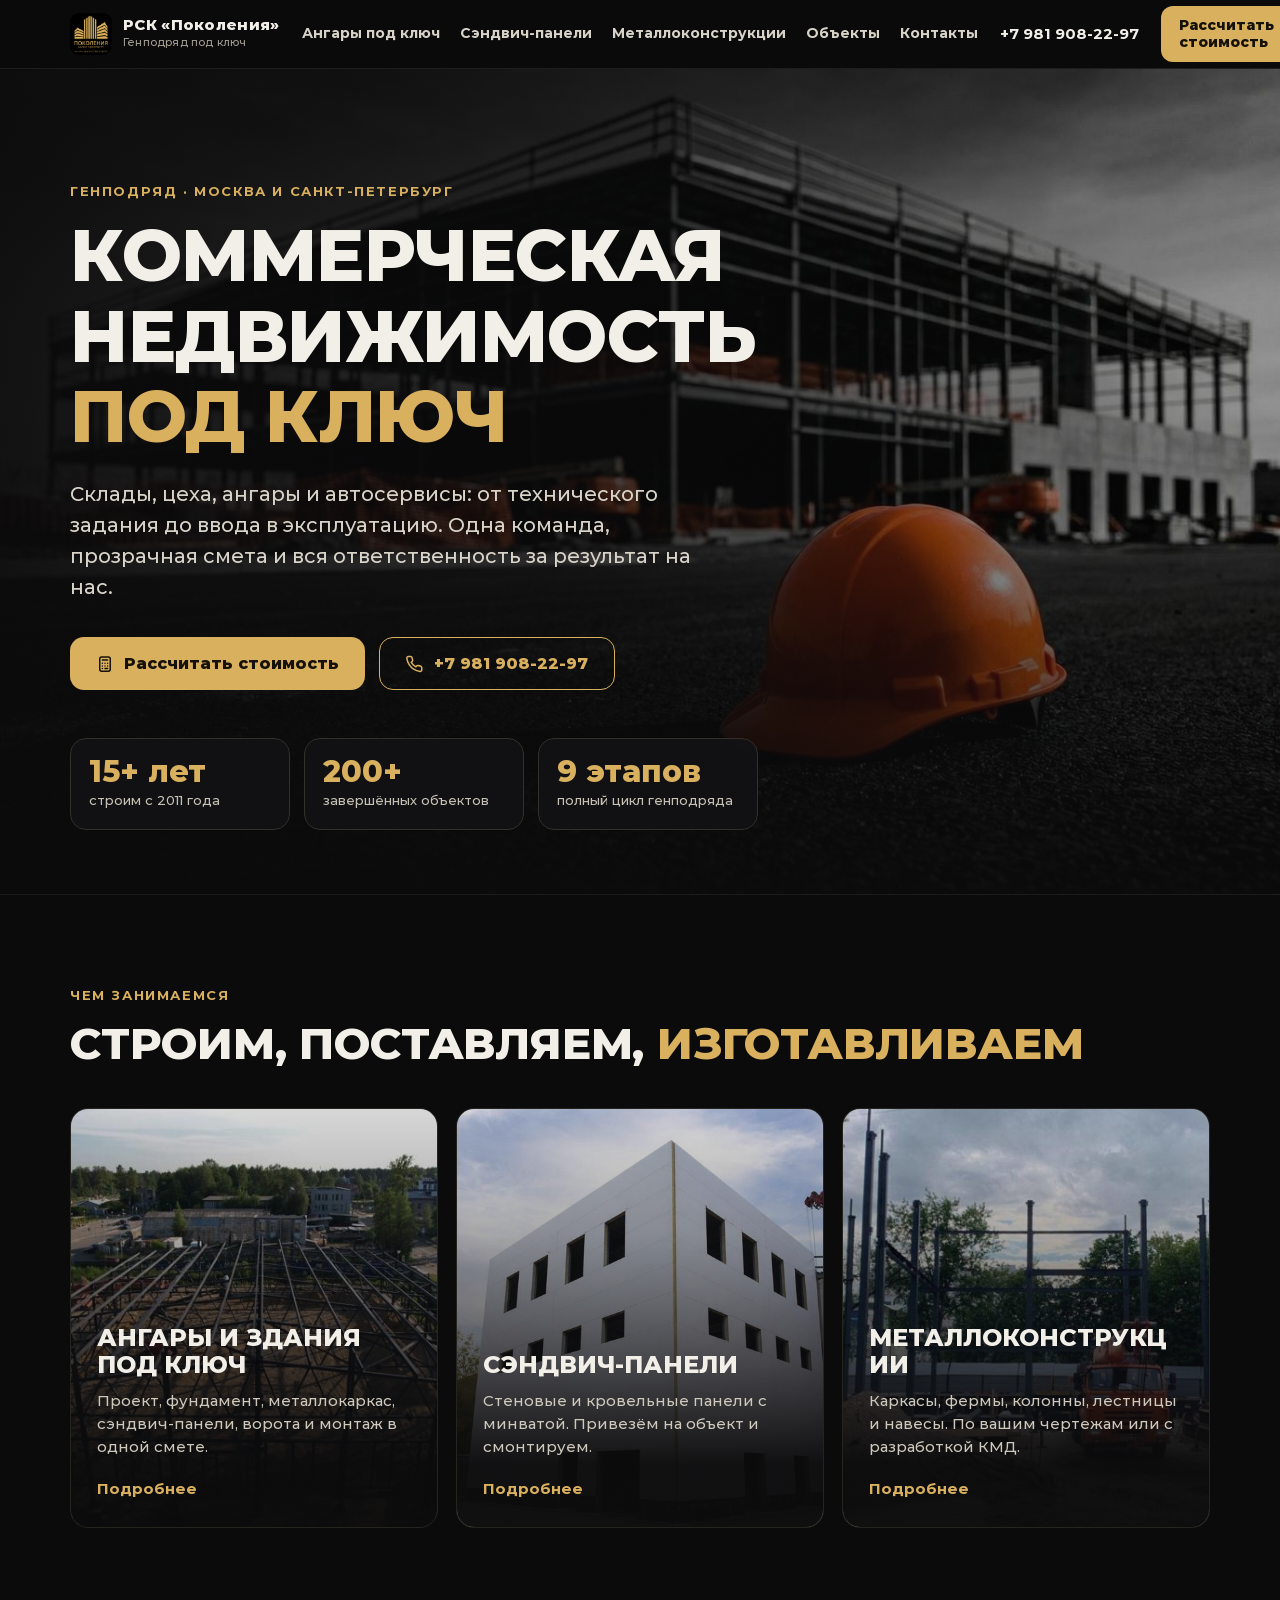
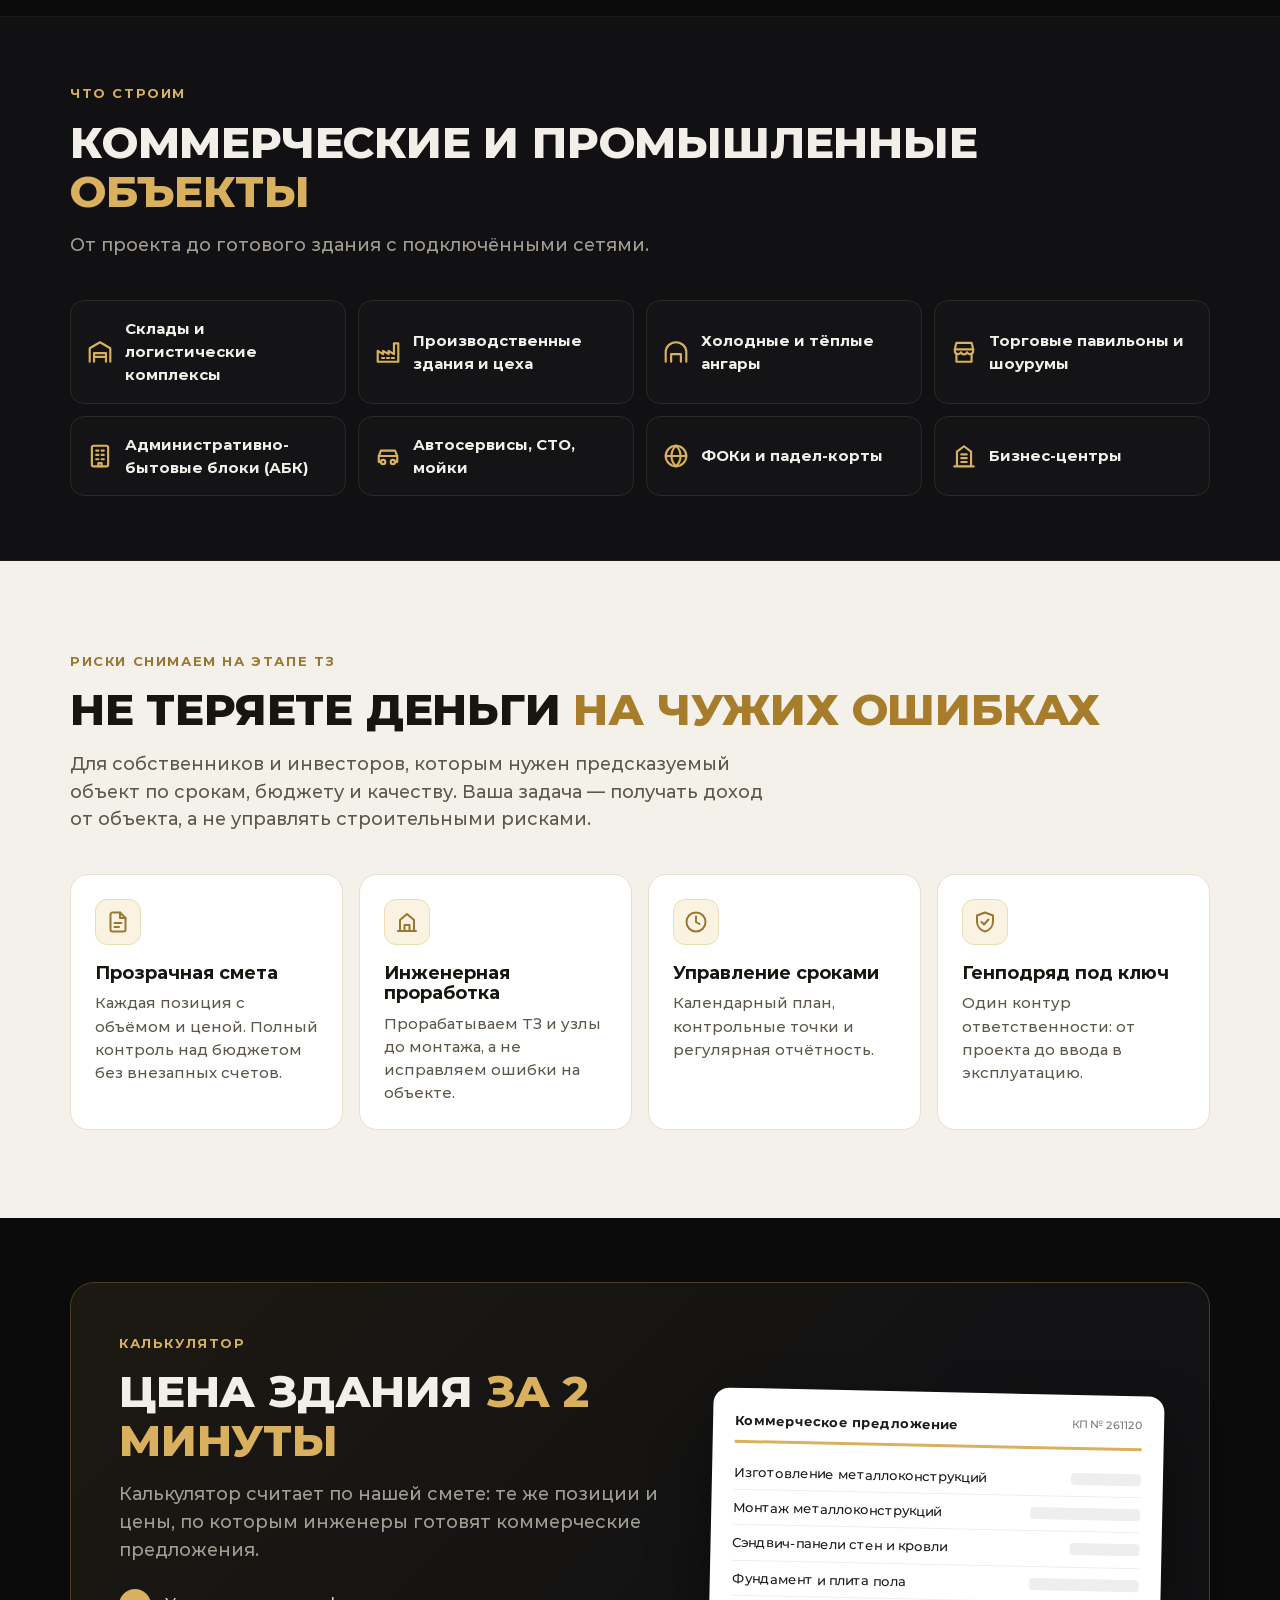
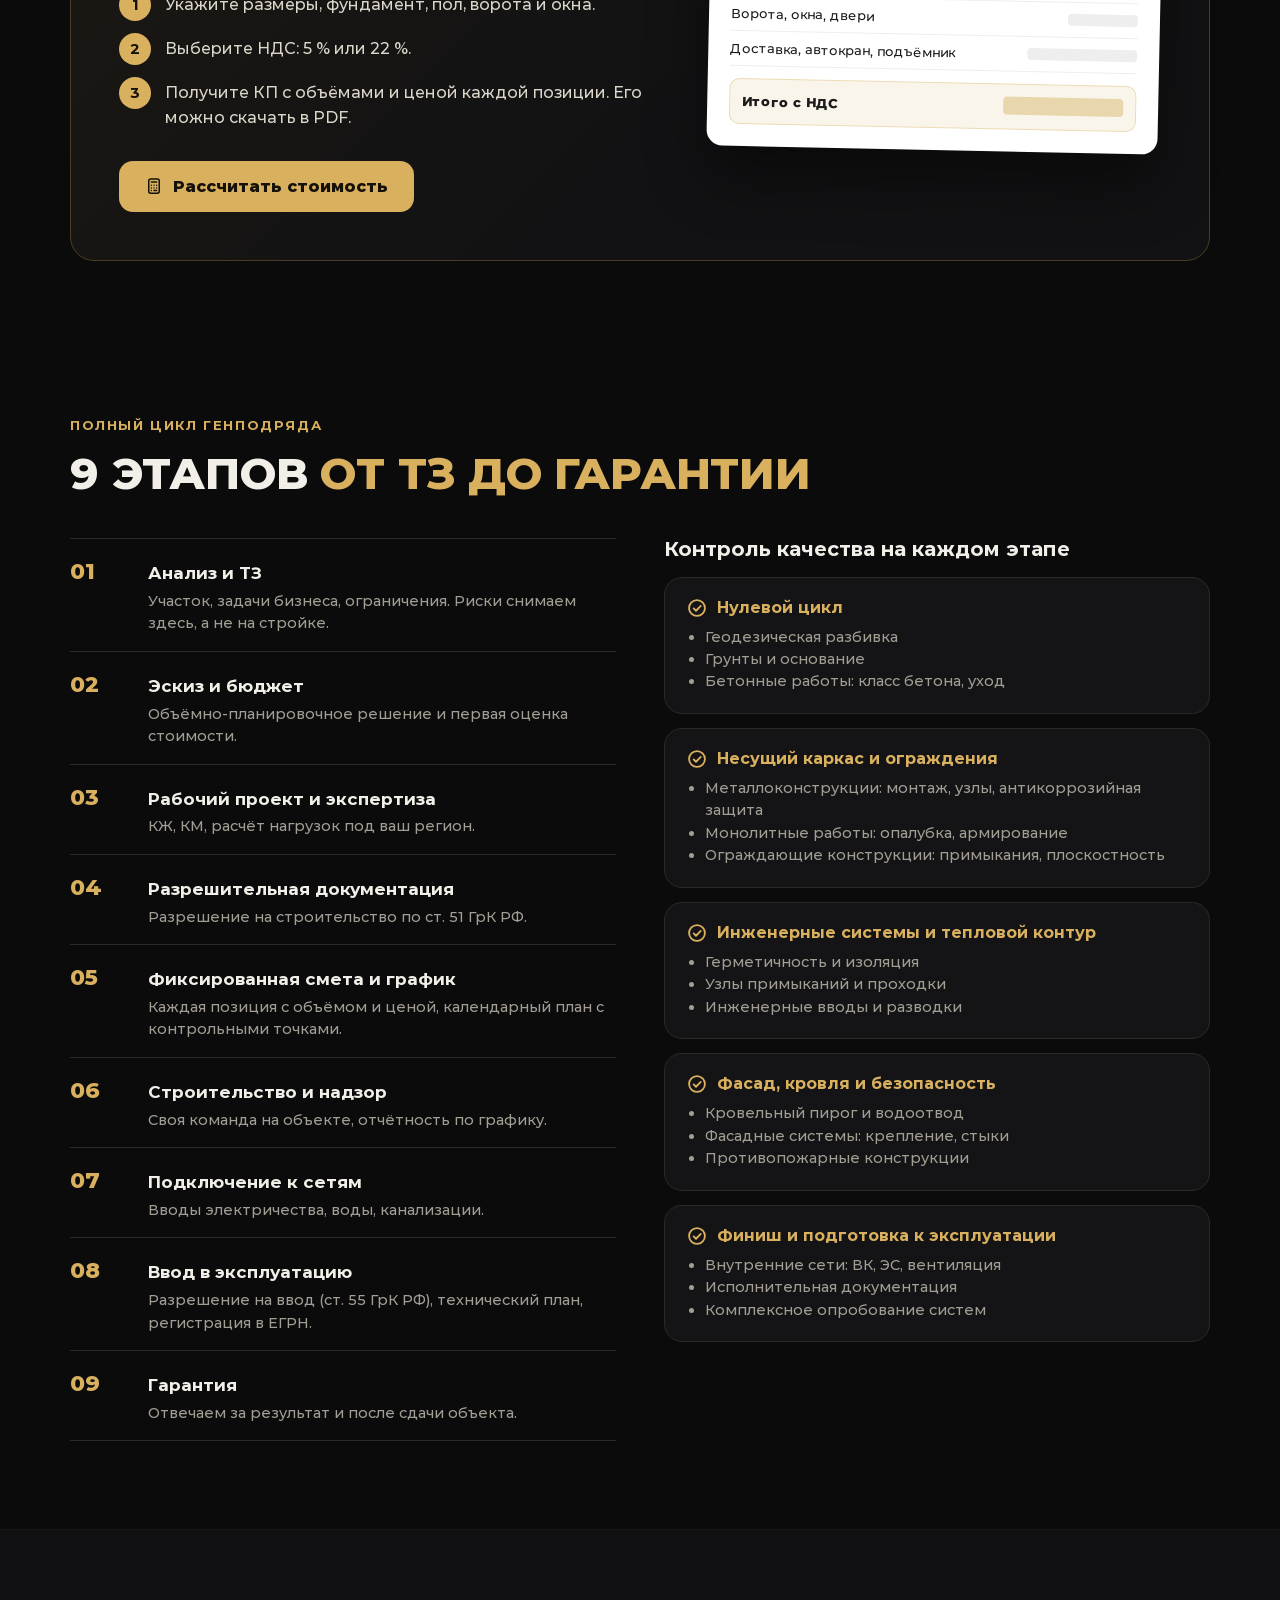
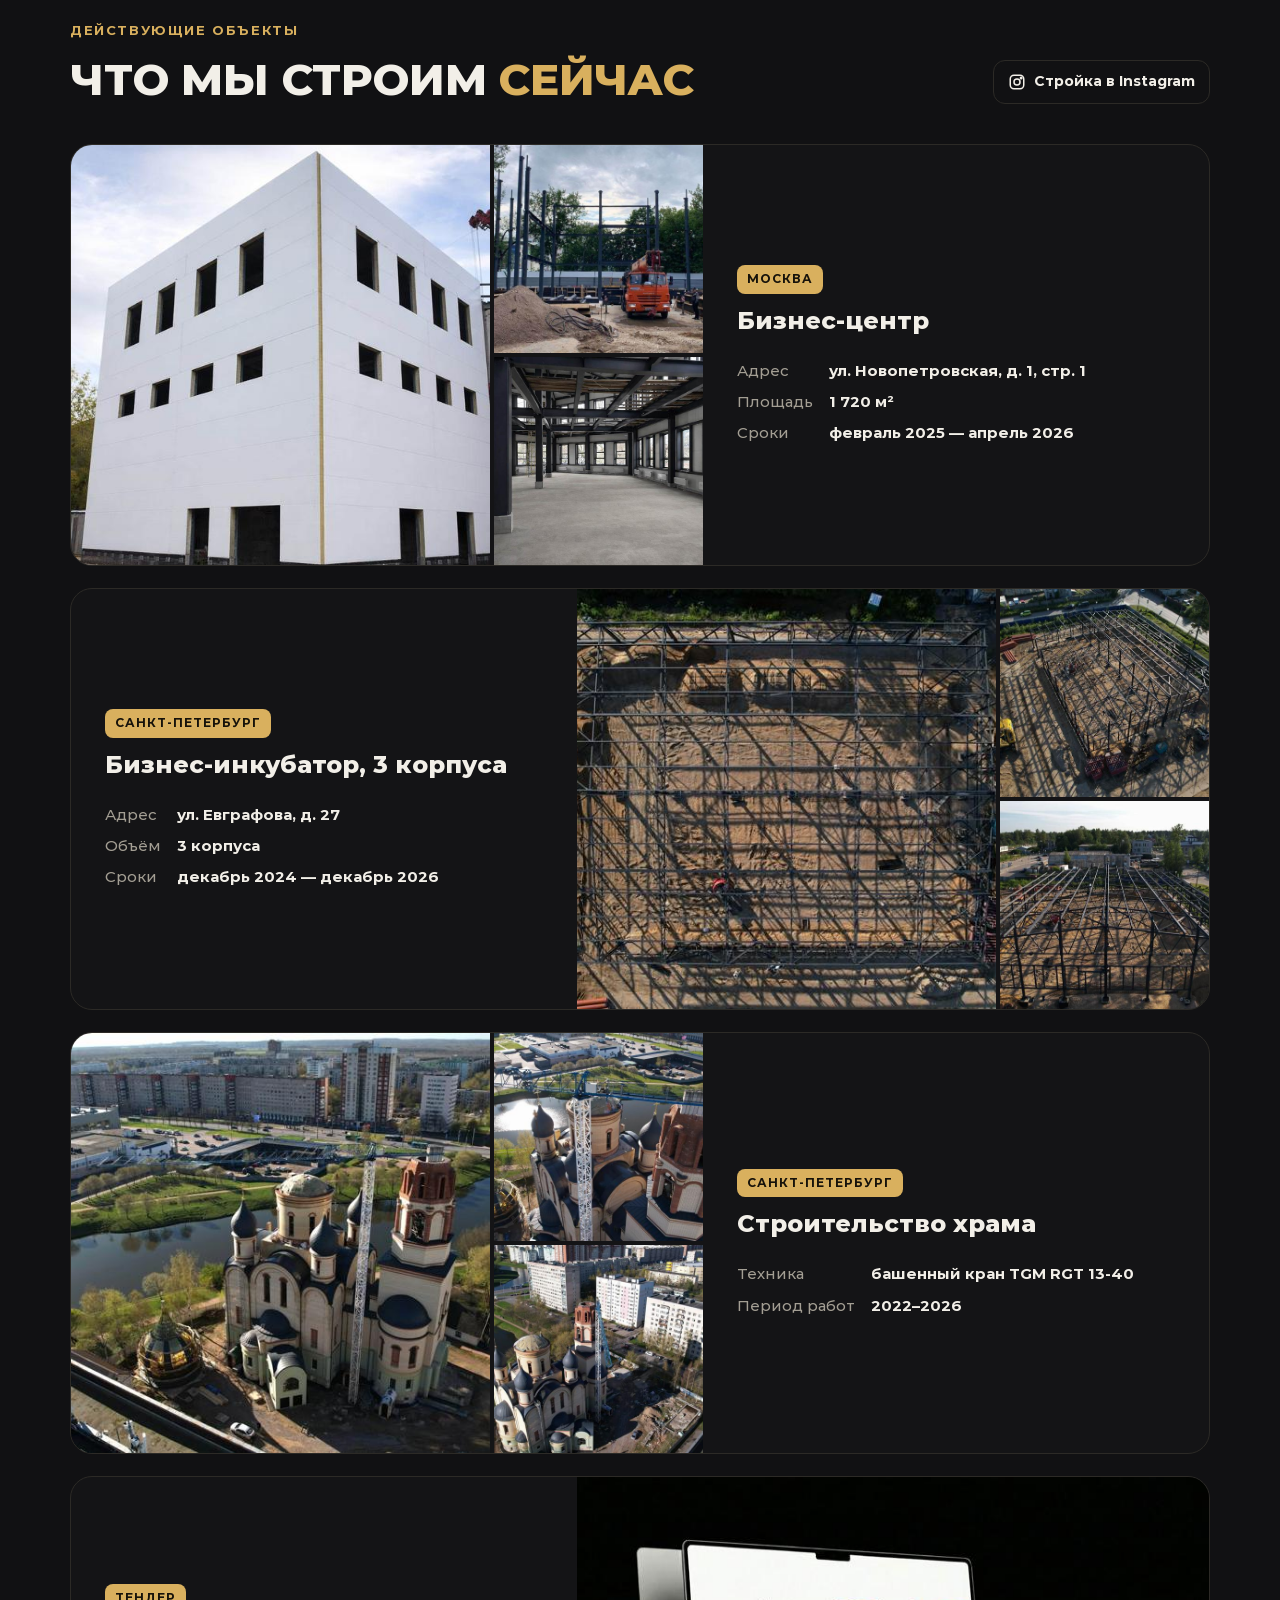
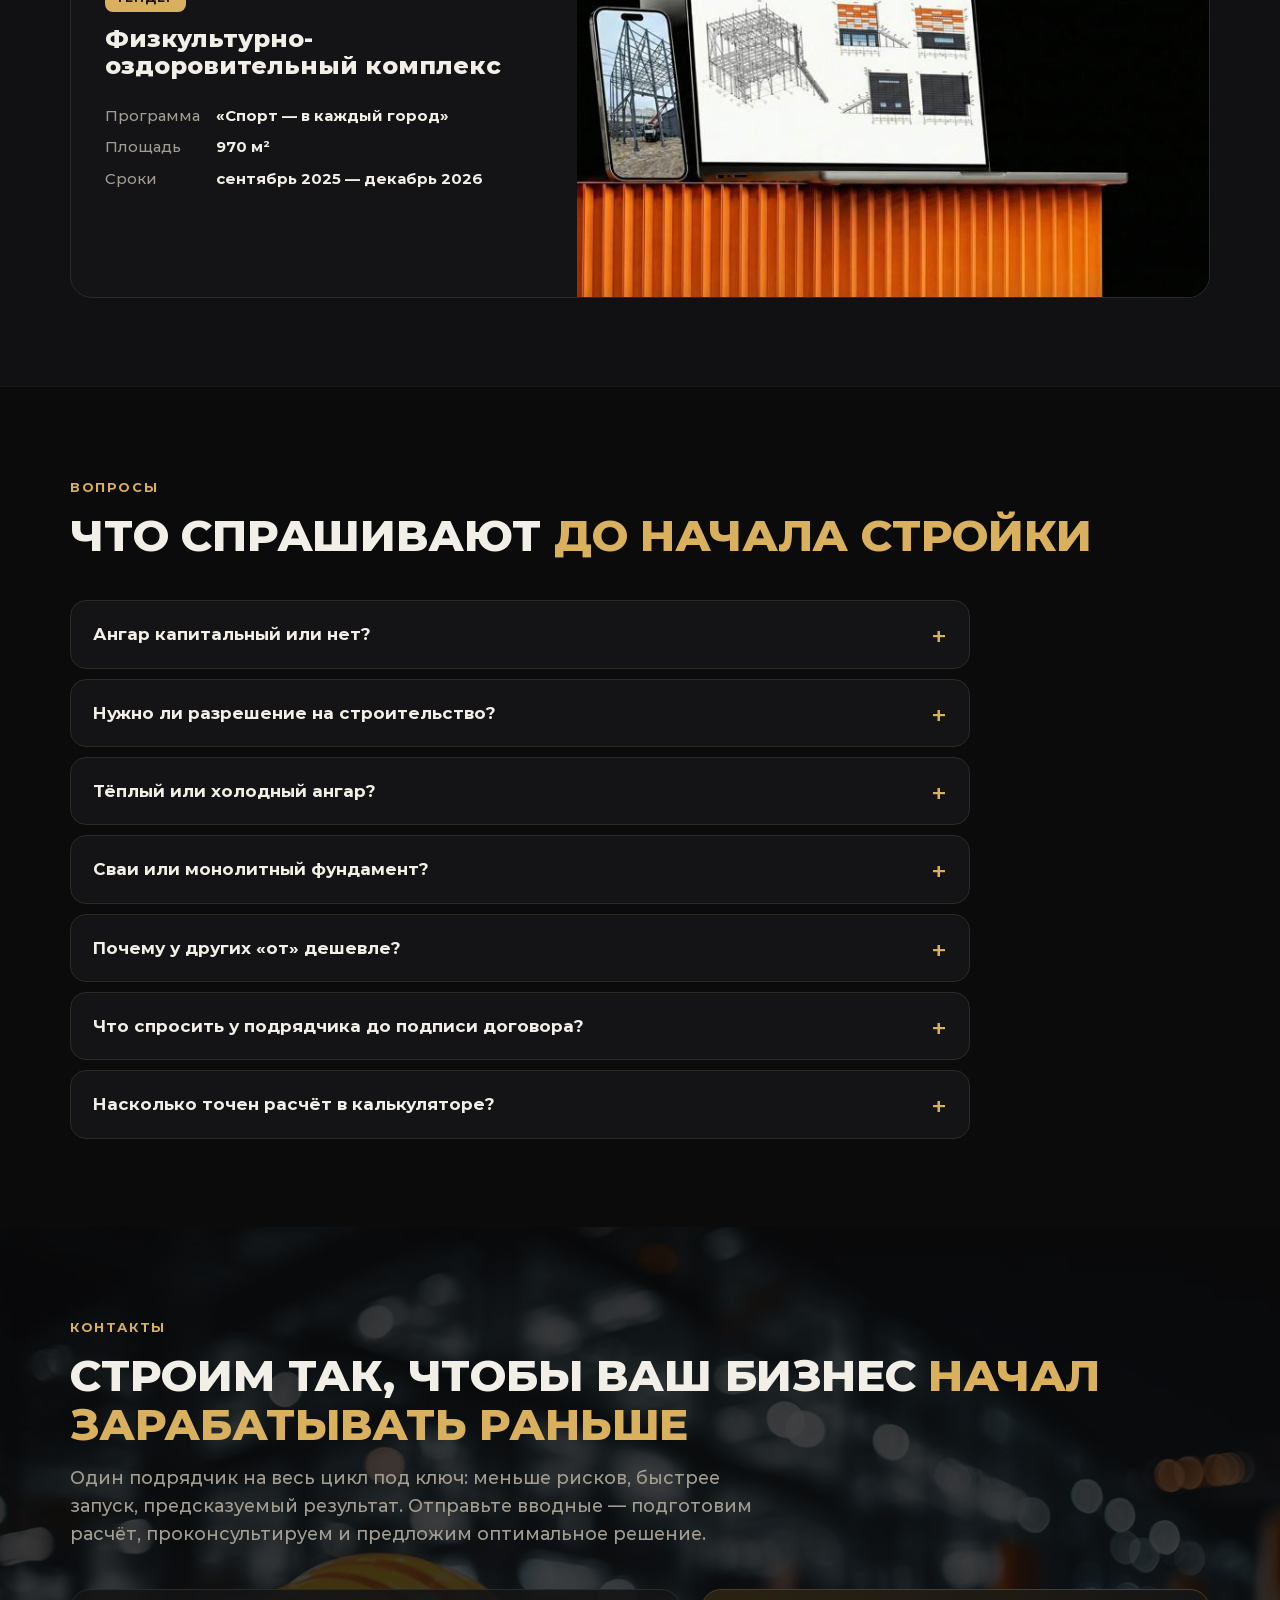
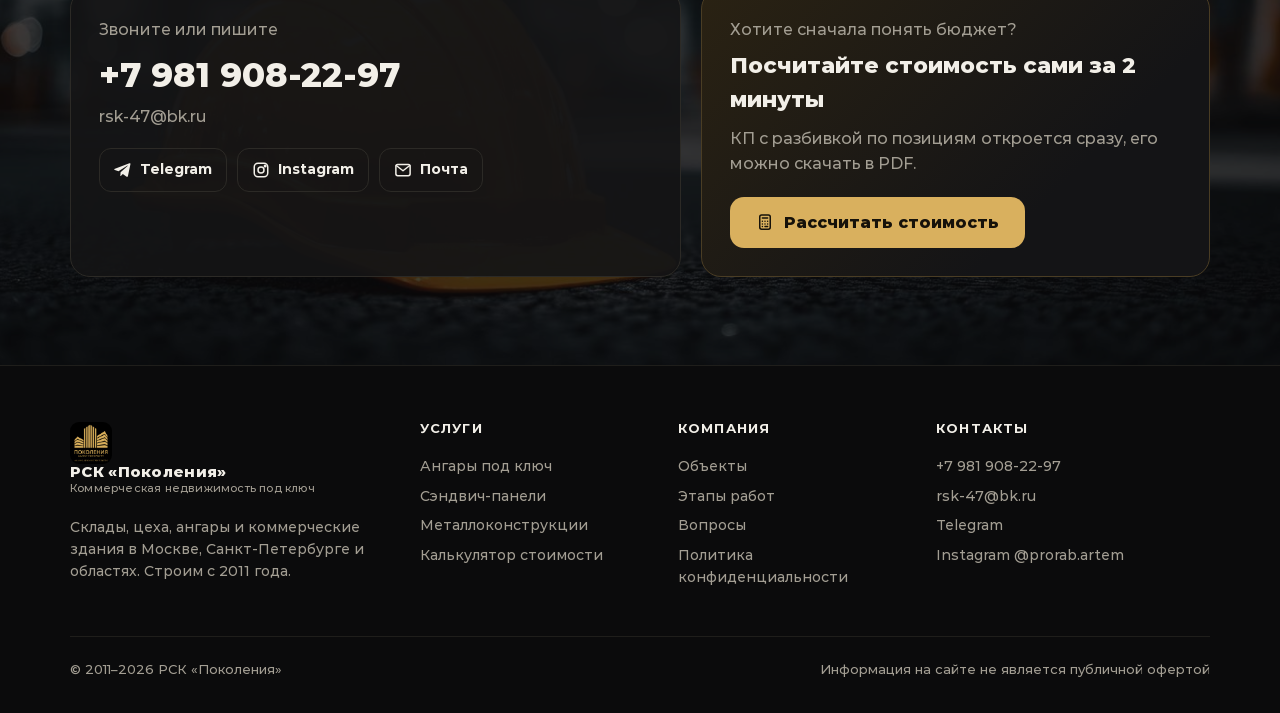
==== docs/index.html @ 90edeb12 "Add company website with integrated quote calculator Static site built from site/ into docs/ for Git" ====
<!doctype html>
<html lang="ru">
<head>
<meta charset="utf-8">
<meta name="viewport" content="width=device-width, initial-scale=1">
<title>Коммерческая недвижимость под ключ в Москве и СПб — РСК «Поколения»</title>
<meta name="description" content="Генподряд под ключ: склады, цеха, ангары, автосервисы. Прозрачная смета, 15+ лет, 200+ объектов. Рассчитайте стоимость за 2 минуты.">
<link rel="canonical" href="https://adamec1213-sketch.github.io/smm-bot/">
<meta property="og:type" content="website">
<meta property="og:title" content="Коммерческая недвижимость под ключ в Москве и СПб — РСК «Поколения»">
<meta property="og:description" content="Генподряд под ключ: склады, цеха, ангары, автосервисы. Прозрачная смета, 15+ лет, 200+ объектов. Рассчитайте стоимость за 2 минуты.">
<meta property="og:image" content="https://adamec1213-sketch.github.io/smm-bot/assets/img/hero.jpg">
<meta property="og:url" content="https://adamec1213-sketch.github.io/smm-bot/">
<meta property="og:locale" content="ru_RU">
<meta name="theme-color" content="#0b0b0c">
<link rel="icon" href="assets/img/logo.jpg">
<link rel="preload" href="assets/fonts/Montserrat-800.ttf" as="font" type="font/ttf" crossorigin>
<link rel="stylesheet" href="assets/site.css">
<script type="application/ld+json">{"@context": "https://schema.org", "@type": "GeneralContractor", "name": "РСК «Поколения»", "url": "https://adamec1213-sketch.github.io/smm-bot/", "logo": "https://adamec1213-sketch.github.io/smm-bot/assets/img/logo.jpg", "image": "https://adamec1213-sketch.github.io/smm-bot/assets/img/hero.jpg", "telephone": "+79819082297", "email": "rsk-47@bk.ru", "foundingDate": "2011", "areaServed": ["Москва", "Московская область", "Санкт-Петербург", "Ленинградская область"], "sameAs": ["https://instagram.com/prorab.artem", "https://t.me/spbpokoleniya"]}</script>
<script type="application/ld+json">{"@context": "https://schema.org", "@type": "FAQPage", "mainEntity": [{"@type": "Question", "name": "Ангар капитальный или нет?", "acceptedAnswer": {"@type": "Answer", "text": "Суд и Росреестр смотрят не на материал стен, а на признаки капитального здания:  заглублённый фундамент: ленточный, плитный или сваи с ростверком; неразборный каркас: колонны забетонированы или вварены в закладные; стационарные сети: водопровод, канализация, газ, капитальный ввод электричества; проект и разрешение на строительство (ст. 51 ГрК РФ); учёт в ЕГРН и право собственности.  Сэндвич-панели сами по себе статус не решают, главное — фундамент и каркас. Капитальный ангар можно продать, заложить и внести в уставный капитал."}}, {"@type": "Question", "name": "Нужно ли разрешение на строительство?", "acceptedAnswer": {"@type": "Answer", "text": "Для капитального здания — да. Путь такой:  проверить вид разрешённого использования участка; инженерные изыскания (геология, геодезия) и проект, в ряде случаев — экспертиза; разрешение на строительство в администрации (ст. 51 ГрК РФ), стройка начинается только после него; разрешение на ввод (ст. 55 ГрК РФ) и технический план; кадастровый учёт и регистрация права в ЕГРН.  Капитальный ангар без разрешения — самовольная постройка (ст. 222 ГК РФ). Ведём объект по всем шагам."}}, {"@type": "Question", "name": "Тёплый или холодный ангар?", "acceptedAnswer": {"@type": "Answer", "text": "Тип выбирают по тому, что и кто будет внутри зимой. Если там работают люди или хранится товар, которому нужен плюс, — тёплый: металлокаркас и сэндвич-панели с минватой. Минвата не горит, это важно для склада и производства. Холодный (каркас и профлист без утепления) подходит для хранения техники или стройматериалов, где мороз не страшен."}}, {"@type": "Question", "name": "Сваи или монолитный фундамент?", "acceptedAnswer": {"@type": "Answer", "text": "Решают три вещи: геология участка, нагрузки и статус здания. Фундамент без геологии — выбор «на глаз»: изыскания покажут тип грунта, его несущую способность и грунтовые воды. Монолитный ростверк или лента под колонны с бетонной плитой пола — сильный довод за капитальность. Ангар на винтовых сваях суды признают по-разному. Если нужна регистрация в ЕГРН, кредит или продажа как недвижимости, обсуждаем фундамент до проекта."}}, {"@type": "Question", "name": "Почему у других «от» дешевле?", "acceptedAnswer": {"@type": "Answer", "text": "Низкую цену в рекламе обычно считают за минимальную комплектацию: только металлокаркас без стен и кровли, без монтажа и доставки, на минимальную высоту и пролёт. Мы проверяли сайты подрядчиков Москвы и Петербурга: так написано мелким шрифтом. Фундамент и пол в смете на ангар часто самая крупная статья, а в цену «от» они почти никогда не входят. Пришлите смету другого подрядчика — покажем, что в неё не вошло."}}, {"@type": "Question", "name": "Что спросить у подрядчика до подписи договора?", "acceptedAnswer": {"@type": "Answer", "text": "Что входит в смету — по статьям? Что не входит в цену? Какой срок и что будет, если сорвёте? Как устроена оплата? Какая гарантия и на что? Кто будет монтировать? Какие объекты уже построили?  Ответим на каждый вопрос письменно и по статьям."}}, {"@type": "Question", "name": "Насколько точен расчёт в калькуляторе?", "acceptedAnswer": {"@type": "Answer", "text": "Калькулятор считает по той же смете, по которой инженеры готовят КП: металл, панели, фундамент, пол, техника, доставка. Это предварительный расчёт по введённым параметрам. Окончательную цену фиксируем в договоре после уточнения ТЗ, геологии и участка."}}]}</script>
</head>
<body class="has-fab">
<header class="site-head noprint"><div class="in">
  <a class="brand" href="./"><img src="assets/img/logo.jpg" alt="" width="42" height="42"><span><b>РСК «Поколения»</b><small>Генподряд под ключ</small></span></a>
  <nav class="nav" aria-label="Основное меню"><a href="angary/">Ангары под ключ</a><a href="sendvich-paneli/">Сэндвич-панели</a><a href="metallokonstrukcii/">Металлоконструкции</a><a href="#obekty">Объекты</a><a href="#kontakty">Контакты</a></nav>
  <a class="head-tel" href="tel:+79819082297">+7 981 908-22-97</a>
  <a class="cta sm cta-head" href="kp/">Рассчитать стоимость</a>
  <details class="menu"><summary aria-label="Меню"><i></i></summary><div class="drop"><a href="angary/">Ангары под ключ</a><a href="sendvich-paneli/">Сэндвич-панели</a><a href="metallokonstrukcii/">Металлоконструкции</a><a href="#obekty">Объекты</a><a href="#kontakty">Контакты</a><a href="tel:+79819082297">+7 981 908-22-97</a><a class="cta" href="kp/"><svg viewBox="0 0 24 24" fill="none" stroke="currentColor" stroke-width="2" stroke-linecap="round" stroke-linejoin="round"><rect x="5" y="2.5" width="14" height="19" rx="2.5"/><path d="M8.5 6.5h7M8.5 11h.01M12 11h.01M15.5 11h.01M8.5 14.5h.01M12 14.5h.01M15.5 14.5h.01M8.5 18h.01M12 18h3.5"/></svg>Рассчитать стоимость</a></div></details>
</div></header>
<main>

<section class="hero">
  <img class="bg" src="assets/img/hero.jpg" srcset="assets/img/hero-s.jpg 800w, assets/img/hero.jpg 1600w" sizes="100vw" alt="Металлокаркас здания и строительная каска" decoding="async">
  <div class="in">
    <span class="kicker">Генподряд · Москва и Санкт-Петербург</span>
    <h1>Коммерческая недвижимость <em>под ключ</em></h1>
    <p class="lead">Склады, цеха, ангары и автосервисы: от технического задания до ввода в эксплуатацию. Одна команда, прозрачная смета и вся ответственность за результат на нас.</p>
    <div class="acts">
      <a class="cta" href="kp/"><svg viewBox="0 0 24 24" fill="none" stroke="currentColor" stroke-width="2" stroke-linecap="round" stroke-linejoin="round"><rect x="5" y="2.5" width="14" height="19" rx="2.5"/><path d="M8.5 6.5h7M8.5 11h.01M12 11h.01M15.5 11h.01M8.5 14.5h.01M12 14.5h.01M15.5 14.5h.01M8.5 18h.01M12 18h3.5"/></svg>Рассчитать стоимость</a>
      <a class="cta line" href="tel:+79819082297"><svg viewBox="0 0 24 24" fill="none" stroke="currentColor" stroke-width="2" stroke-linecap="round" stroke-linejoin="round"><path d="M21 16.9v3a2 2 0 0 1-2.2 2 19.8 19.8 0 0 1-8.6-3.1 19.5 19.5 0 0 1-6-6A19.8 19.8 0 0 1 1.1 4.2 2 2 0 0 1 3.1 2h3a2 2 0 0 1 2 1.7c.1.9.4 1.8.7 2.7a2 2 0 0 1-.5 2.1L7 9.8a16 16 0 0 0 6 6l1.3-1.3a2 2 0 0 1 2.1-.4c.9.3 1.8.6 2.7.7a2 2 0 0 1 1.7 2z"/></svg>+7 981 908-22-97</a>
    </div>
    <div class="stats">
      <div class="stat"><b>15+ лет</b><span>строим с 2011 года</span></div>
      <div class="stat"><b>200+</b><span>завершённых объектов</span></div>
      <div class="stat"><b>9 этапов</b><span>полный цикл генподряда</span></div>
    </div>
  </div>
</section>

<section class="s"><div class="in">
  <div class="head-row"><div><span class="kicker">Чем занимаемся</span><h2>Строим, поставляем, <em>изготавливаем</em></h2></div></div>
  <div class="dirs">
    <a class="dir" href="angary/"><img class="" src="assets/img/inkub-4.jpg" srcset="assets/img/inkub-4-s.jpg 800w, assets/img/inkub-4.jpg 1600w" sizes="(max-width:900px) 100vw, 33vw" alt="" loading="lazy" decoding="async"><div class="t"><h3>Ангары и здания под ключ</h3><p>Проект, фундамент, металлокаркас, сэндвич-панели, ворота и монтаж в одной смете.</p><span class="go">Подробнее <svg viewBox="0 0 24 24" fill="none" stroke="currentColor" stroke-width="2.4" stroke-linecap="round" stroke-linejoin="round"><path d="M5 12h14M13 6l6 6-6 6"/></svg></span></div></a>
    <a class="dir" href="sendvich-paneli/"><img class="" src="assets/img/bc-fasad.jpg" srcset="assets/img/bc-fasad-s.jpg 800w, assets/img/bc-fasad.jpg 1600w" sizes="(max-width:900px) 100vw, 33vw" alt="" loading="lazy" decoding="async"><div class="t"><h3>Сэндвич-панели</h3><p>Стеновые и кровельные панели с минватой. Привезём на объект и смонтируем.</p><span class="go">Подробнее <svg viewBox="0 0 24 24" fill="none" stroke="currentColor" stroke-width="2.4" stroke-linecap="round" stroke-linejoin="round"><path d="M5 12h14M13 6l6 6-6 6"/></svg></span></div></a>
    <a class="dir" href="metallokonstrukcii/"><img class="" src="assets/img/bc-montazh.jpg" srcset="assets/img/bc-montazh-s.jpg 800w, assets/img/bc-montazh.jpg 1600w" sizes="(max-width:900px) 100vw, 33vw" alt="" loading="lazy" decoding="async"><div class="t"><h3>Металлоконструкции</h3><p>Каркасы, фермы, колонны, лестницы и навесы. По вашим чертежам или с разработкой КМД.</p><span class="go">Подробнее <svg viewBox="0 0 24 24" fill="none" stroke="currentColor" stroke-width="2.4" stroke-linecap="round" stroke-linejoin="round"><path d="M5 12h14M13 6l6 6-6 6"/></svg></span></div></a>
  </div>
</div></section>

<section class="s alt tight"><div class="in">
  <div class="head-row"><div><span class="kicker">Что строим</span><h2>Коммерческие и промышленные <em>объекты</em></h2><p class="sub">От проекта до готового здания с подключёнными сетями.</p></div></div>
  <div class="types"><div class="type"><svg viewBox="0 0 24 24" fill="none" stroke="currentColor" stroke-width="2" stroke-linecap="round" stroke-linejoin="round"><path d="M2.5 21V8.5L12 3l9.5 5.5V21"/><path d="M6.5 21v-8h11v8M6.5 16.5h11"/></svg>Склады и логистические комплексы</div><div class="type"><svg viewBox="0 0 24 24" fill="none" stroke="currentColor" stroke-width="2" stroke-linecap="round" stroke-linejoin="round"><path d="M2.5 21V11l5 3V11l5 3V11l5 3V4h4v17z"/><path d="M6.5 17.5h2M11 17.5h2M15.5 17.5h2"/></svg>Производственные здания и цеха</div><div class="type"><svg viewBox="0 0 24 24" fill="none" stroke="currentColor" stroke-width="2" stroke-linecap="round" stroke-linejoin="round"><path d="M2.5 21V12a9.5 9 0 0 1 19 0v9"/><path d="M7.5 21v-7h9v7"/></svg>Холодные и тёплые ангары</div><div class="type"><svg viewBox="0 0 24 24" fill="none" stroke="currentColor" stroke-width="2" stroke-linecap="round" stroke-linejoin="round"><path d="M3.5 9.5 5 3.5h14l1.5 6M3.5 9.5h17v1.5a3 3 0 0 1-5.7 1.3 3 3 0 0 1-5.6 0A3 3 0 0 1 3.5 11z"/><path d="M5 13.5V21h14v-7.5"/></svg>Торговые павильоны и шоурумы</div><div class="type"><svg viewBox="0 0 24 24" fill="none" stroke="currentColor" stroke-width="2" stroke-linecap="round" stroke-linejoin="round"><rect x="4.5" y="2.5" width="15" height="19" rx="1.5"/><path d="M8.5 7h2M13.5 7h2M8.5 11h2M13.5 11h2M8.5 15h2M13.5 15h2M10.5 21.5v-3h3v3"/></svg>Административно-бытовые блоки (АБК)</div><div class="type"><svg viewBox="0 0 24 24" fill="none" stroke="currentColor" stroke-width="2" stroke-linecap="round" stroke-linejoin="round"><path d="M5 17.5H3.5V12l2-5h13l2 5v5.5H19"/><path d="M3.5 12h17"/><circle cx="7.5" cy="17.5" r="2"/><circle cx="16.5" cy="17.5" r="2"/></svg>Автосервисы, СТО, мойки</div><div class="type"><svg viewBox="0 0 24 24" fill="none" stroke="currentColor" stroke-width="2" stroke-linecap="round" stroke-linejoin="round"><circle cx="12" cy="12" r="9.5"/><path d="M2.5 12h19M12 2.5c2.8 2.6 4.2 5.8 4.2 9.5s-1.4 6.9-4.2 9.5M12 2.5C9.2 5.1 7.8 8.3 7.8 12s1.4 6.9 4.2 9.5"/></svg>ФОКи и падел-корты</div><div class="type"><svg viewBox="0 0 24 24" fill="none" stroke="currentColor" stroke-width="2" stroke-linecap="round" stroke-linejoin="round"><path d="M3 21.5h18M5.5 21.5V8l6.5-5 6.5 5v13.5"/><path d="M9.5 10.5h5M9.5 14h5M9.5 17.5h5"/></svg>Бизнес-центры</div></div>
</div></section>

<section class="s light"><div class="in">
  <div class="head-row"><div><span class="kicker">Риски снимаем на этапе ТЗ</span><h2>Не теряете деньги <em>на чужих ошибках</em></h2>
  <p class="sub">Для собственников и инвесторов, которым нужен предсказуемый объект по срокам, бюджету и качеству. Ваша задача — получать доход от объекта, а не управлять строительными рисками.</p></div></div>
  <div class="grid4">
    <div class="tile"><div class="ic"><svg viewBox="0 0 24 24" fill="none" stroke="currentColor" stroke-width="2" stroke-linecap="round" stroke-linejoin="round"><path d="M14 2.5H6.5a2 2 0 0 0-2 2v15a2 2 0 0 0 2 2h11a2 2 0 0 0 2-2V8z"/><path d="M14 2.5V8h5.5M8.5 13h7M8.5 17h4.5"/></svg></div><h3>Прозрачная смета</h3><p>Каждая позиция с объёмом и ценой. Полный контроль над бюджетом без внезапных счетов.</p></div>
    <div class="tile"><div class="ic"><svg viewBox="0 0 24 24" fill="none" stroke="currentColor" stroke-width="2" stroke-linecap="round" stroke-linejoin="round"><path d="M3 21h18M5 21V10l7-6 7 6v11"/><path d="M9.5 21v-6h5v6"/></svg></div><h3>Инженерная проработка</h3><p>Прорабатываем ТЗ и узлы до монтажа, а не исправляем ошибки на объекте.</p></div>
    <div class="tile"><div class="ic"><svg viewBox="0 0 24 24" fill="none" stroke="currentColor" stroke-width="2" stroke-linecap="round" stroke-linejoin="round"><circle cx="12" cy="12" r="9.5"/><path d="M12 6.5V12l3.5 2"/></svg></div><h3>Управление сроками</h3><p>Календарный план, контрольные точки и регулярная отчётность.</p></div>
    <div class="tile"><div class="ic"><svg viewBox="0 0 24 24" fill="none" stroke="currentColor" stroke-width="2" stroke-linecap="round" stroke-linejoin="round"><path d="M12 2.5 4 5.5v6c0 5 3.4 8.8 8 10 4.6-1.2 8-5 8-10v-6z"/><path d="m8.5 12 2.5 2.5 4.5-5"/></svg></div><h3>Генподряд под ключ</h3><p>Один контур ответственности: от проекта до ввода в эксплуатацию.</p></div>
  </div>
</div></section>


<section class="s tight"><div class="in">
  <div class="promo">
    <div>
      <span class="kicker">Калькулятор</span>
      <h2>Цена здания <em>за 2 минуты</em></h2>
      <p class="sub">Калькулятор считает по нашей смете: те же позиции и цены, по которым инженеры готовят коммерческие предложения.</p>
      <ol>
        <li><b>1</b><span>Укажите размеры, фундамент, пол, ворота и окна.</span></li>
        <li><b>2</b><span>Выберите НДС: 5 % или 22 %.</span></li>
        <li><b>3</b><span>Получите КП с объёмами и ценой каждой позиции. Его можно скачать в PDF.</span></li>
      </ol>
      <a class="cta" href="kp/"><svg viewBox="0 0 24 24" fill="none" stroke="currentColor" stroke-width="2" stroke-linecap="round" stroke-linejoin="round"><rect x="5" y="2.5" width="14" height="19" rx="2.5"/><path d="M8.5 6.5h7M8.5 11h.01M12 11h.01M15.5 11h.01M8.5 14.5h.01M12 14.5h.01M15.5 14.5h.01M8.5 18h.01M12 18h3.5"/></svg>Рассчитать стоимость</a>
    </div>
    <div class="kp-mock" aria-hidden="true">
      <div class="h">Коммерческое предложение <small>КП № 261120</small></div>
      <div class="r"><span>Изготовление металлоконструкций</span><i></i></div>
      <div class="r"><span>Монтаж металлоконструкций</span><i class="w"></i></div>
      <div class="r"><span>Сэндвич-панели стен и кровли</span><i></i></div>
      <div class="r"><span>Фундамент и плита пола</span><i class="w"></i></div>
      <div class="r"><span>Ворота, окна, двери</span><i></i></div>
      <div class="r"><span>Доставка, автокран, подъёмник</span><i class="w"></i></div>
      <div class="t"><span>Итого с НДС</span><i></i></div>
    </div>
  </div>
</div></section>

<section class="s" id="etapy"><div class="in">
  <div class="head-row"><div><span class="kicker">Полный цикл генподряда</span><h2>9 этапов <em>от ТЗ до гарантии</em></h2></div></div>
  <div class="grid2" style="gap:48px;align-items:start">
    <ol class="steps"><li><div><b>Анализ и ТЗ</b><span>Участок, задачи бизнеса, ограничения. Риски снимаем здесь, а не на стройке.</span></div></li><li><div><b>Эскиз и бюджет</b><span>Объёмно-планировочное решение и первая оценка стоимости.</span></div></li><li><div><b>Рабочий проект и экспертиза</b><span>КЖ, КМ, расчёт нагрузок под ваш регион.</span></div></li><li><div><b>Разрешительная документация</b><span>Разрешение на строительство по ст. 51 ГрК РФ.</span></div></li><li><div><b>Фиксированная смета и график</b><span>Каждая позиция с объёмом и ценой, календарный план с контрольными точками.</span></div></li><li><div><b>Строительство и надзор</b><span>Своя команда на объекте, отчётность по графику.</span></div></li><li><div><b>Подключение к сетям</b><span>Вводы электричества, воды, канализации.</span></div></li><li><div><b>Ввод в эксплуатацию</b><span>Разрешение на ввод (ст. 55 ГрК РФ), технический план, регистрация в ЕГРН.</span></div></li><li><div><b>Гарантия</b><span>Отвечаем за результат и после сдачи объекта.</span></div></li></ol>
    <div><h3 style="font-size:20px;margin-bottom:16px">Контроль качества на каждом этапе</h3><div class="qc"><div class="tile"><h3><svg viewBox="0 0 24 24" fill="none" stroke="currentColor" stroke-width="2.2" stroke-linecap="round" stroke-linejoin="round"><circle cx="12" cy="12" r="9.5"/><path d="m8 12.5 2.8 2.8L16.5 9.5"/></svg>Нулевой цикл</h3><ul><li>Геодезическая разбивка</li><li>Грунты и основание</li><li>Бетонные работы: класс бетона, уход</li></ul></div><div class="tile"><h3><svg viewBox="0 0 24 24" fill="none" stroke="currentColor" stroke-width="2.2" stroke-linecap="round" stroke-linejoin="round"><circle cx="12" cy="12" r="9.5"/><path d="m8 12.5 2.8 2.8L16.5 9.5"/></svg>Несущий каркас и ограждения</h3><ul><li>Металлоконструкции: монтаж, узлы, антикоррозийная защита</li><li>Монолитные работы: опалубка, армирование</li><li>Ограждающие конструкции: примыкания, плоскостность</li></ul></div><div class="tile"><h3><svg viewBox="0 0 24 24" fill="none" stroke="currentColor" stroke-width="2.2" stroke-linecap="round" stroke-linejoin="round"><circle cx="12" cy="12" r="9.5"/><path d="m8 12.5 2.8 2.8L16.5 9.5"/></svg>Инженерные системы и тепловой контур</h3><ul><li>Герметичность и изоляция</li><li>Узлы примыканий и проходки</li><li>Инженерные вводы и разводки</li></ul></div><div class="tile"><h3><svg viewBox="0 0 24 24" fill="none" stroke="currentColor" stroke-width="2.2" stroke-linecap="round" stroke-linejoin="round"><circle cx="12" cy="12" r="9.5"/><path d="m8 12.5 2.8 2.8L16.5 9.5"/></svg>Фасад, кровля и безопасность</h3><ul><li>Кровельный пирог и водоотвод</li><li>Фасадные системы: крепление, стыки</li><li>Противопожарные конструкции</li></ul></div><div class="tile"><h3><svg viewBox="0 0 24 24" fill="none" stroke="currentColor" stroke-width="2.2" stroke-linecap="round" stroke-linejoin="round"><circle cx="12" cy="12" r="9.5"/><path d="m8 12.5 2.8 2.8L16.5 9.5"/></svg>Финиш и подготовка к эксплуатации</h3><ul><li>Внутренние сети: ВК, ЭС, вентиляция</li><li>Исполнительная документация</li><li>Комплексное опробование систем</li></ul></div></div></div>
  </div>
</div></section>

<section class="s alt" id="obekty"><div class="in">
  <div class="head-row"><div><span class="kicker">Действующие объекты</span><h2>Что мы строим <em>сейчас</em></h2></div>
  <a class="chip" href="https://instagram.com/prorab.artem" target="_blank" rel="noopener"><svg viewBox="0 0 24 24" fill="none" stroke="currentColor" stroke-width="2"><rect x="3" y="3" width="18" height="18" rx="5"/><circle cx="12" cy="12" r="4"/><circle cx="17.5" cy="6.5" r="1" fill="currentColor"/></svg>Стройка в Instagram</a></div>
  <div class="objs"><article class="obj"><div class="ph"><img class="" src="assets/img/bc-fasad.jpg" srcset="assets/img/bc-fasad-s.jpg 800w, assets/img/bc-fasad.jpg 1600w" sizes="(max-width:860px) 100vw, 50vw" alt="Фасад бизнес-центра из сэндвич-панелей" loading="lazy" decoding="async"><img class="" src="assets/img/bc-montazh.jpg" srcset="assets/img/bc-montazh-s.jpg 800w, assets/img/bc-montazh.jpg 1600w" sizes="(max-width:860px) 100vw, 50vw" alt="Монтаж металлокаркаса с автокраном" loading="lazy" decoding="async"><img class="" src="assets/img/bc-zal.jpg" srcset="assets/img/bc-zal-s.jpg 800w, assets/img/bc-zal.jpg 1600w" sizes="(max-width:860px) 100vw, 50vw" alt="Зал на этапе отделки" loading="lazy" decoding="async"></div><div class="tx"><span class="tag">Москва</span><h3>Бизнес-центр</h3><dl><dt>Адрес</dt><dd>ул. Новопетровская, д. 1, стр. 1</dd><dt>Площадь</dt><dd>1 720 м²</dd><dt>Сроки</dt><dd>февраль 2025 — апрель 2026</dd></dl></div></article><article class="obj"><div class="ph"><img class="" src="assets/img/inkub-1.jpg" srcset="assets/img/inkub-1-s.jpg 800w, assets/img/inkub-1.jpg 1600w" sizes="(max-width:860px) 100vw, 50vw" alt="Металлокаркасы корпусов бизнес-инкубатора, вид с дрона" loading="lazy" decoding="async"><img class="" src="assets/img/inkub-2.jpg" srcset="assets/img/inkub-2-s.jpg 800w, assets/img/inkub-2.jpg 1600w" sizes="(max-width:860px) 100vw, 50vw" alt="Стройплощадка бизнес-инкубатора" loading="lazy" decoding="async"><img class="" src="assets/img/inkub-4.jpg" srcset="assets/img/inkub-4-s.jpg 800w, assets/img/inkub-4.jpg 1600w" sizes="(max-width:860px) 100vw, 50vw" alt="Каркас корпуса на свайном поле" loading="lazy" decoding="async"></div><div class="tx"><span class="tag">Санкт-Петербург</span><h3>Бизнес-инкубатор, 3 корпуса</h3><dl><dt>Адрес</dt><dd>ул. Евграфова, д. 27</dd><dt>Объём</dt><dd>3 корпуса</dd><dt>Сроки</dt><dd>декабрь 2024 — декабрь 2026</dd></dl></div></article><article class="obj"><div class="ph"><img class="" src="assets/img/hram-1.jpg" srcset="assets/img/hram-1-s.jpg 800w, assets/img/hram-1.jpg 1600w" sizes="(max-width:860px) 100vw, 50vw" alt="Строительство храма, вид с дрона" loading="lazy" decoding="async"><img class="" src="assets/img/hram-2.jpg" srcset="assets/img/hram-2-s.jpg 800w, assets/img/hram-2.jpg 1600w" sizes="(max-width:860px) 100vw, 50vw" alt="Башенный кран на строительстве храма" loading="lazy" decoding="async"><img class="" src="assets/img/hram-3.jpg" srcset="assets/img/hram-3-s.jpg 800w, assets/img/hram-3.jpg 1600w" sizes="(max-width:860px) 100vw, 50vw" alt="Храм и башенный кран" loading="lazy" decoding="async"></div><div class="tx"><span class="tag">Санкт-Петербург</span><h3>Строительство храма</h3><dl><dt>Техника</dt><dd>башенный кран TGM RGT 13-40</dd><dt>Период работ</dt><dd>2022–2026</dd></dl></div></article><article class="obj"><div class="ph one"><img class="" src="assets/img/fok.jpg" srcset="assets/img/fok-s.jpg 800w, assets/img/fok.jpg 1600w" sizes="(max-width:860px) 100vw, 50vw" alt="Проект ФОКа на экранах" loading="lazy" decoding="async"></div><div class="tx"><span class="tag">Тендер</span><h3>Физкультурно-оздоровительный комплекс</h3><dl><dt>Программа</dt><dd>«Спорт — в каждый город»</dd><dt>Площадь</dt><dd>970 м²</dd><dt>Сроки</dt><dd>сентябрь 2025 — декабрь 2026</dd></dl></div></article></div>
</div></section>

<section class="s" id="voprosy"><div class="in">
  <div class="head-row"><div><span class="kicker">Вопросы</span><h2>Что спрашивают <em>до начала стройки</em></h2></div></div>
  <div class="faq"><details><summary>Ангар капитальный или нет?</summary><div class="a"><p>Суд и Росреестр смотрят не на материал стен, а на признаки капитального здания:</p><ul><li>заглублённый фундамент: ленточный, плитный или сваи с ростверком;</li><li>неразборный каркас: колонны забетонированы или вварены в закладные;</li><li>стационарные сети: водопровод, канализация, газ, капитальный ввод электричества;</li><li>проект и разрешение на строительство (ст. 51 ГрК РФ);</li><li>учёт в ЕГРН и право собственности.</li></ul><p>Сэндвич-панели сами по себе статус не решают, главное — фундамент и каркас. Капитальный ангар можно продать, заложить и внести в уставный капитал.</p></div></details><details><summary>Нужно ли разрешение на строительство?</summary><div class="a"><p>Для капитального здания — да. Путь такой:</p><ul><li>проверить вид разрешённого использования участка;</li><li>инженерные изыскания (геология, геодезия) и проект, в ряде случаев — экспертиза;</li><li>разрешение на строительство в администрации (ст. 51 ГрК РФ), стройка начинается только после него;</li><li>разрешение на ввод (ст. 55 ГрК РФ) и технический план;</li><li>кадастровый учёт и регистрация права в ЕГРН.</li></ul><p>Капитальный ангар без разрешения — самовольная постройка (ст. 222 ГК РФ). Ведём объект по всем шагам.</p></div></details><details><summary>Тёплый или холодный ангар?</summary><div class="a"><p>Тип выбирают по тому, что и кто будет внутри зимой. Если там работают люди или хранится товар, которому нужен плюс, — тёплый: металлокаркас и сэндвич-панели с минватой. Минвата не горит, это важно для склада и производства.</p><p>Холодный (каркас и профлист без утепления) подходит для хранения техники или стройматериалов, где мороз не страшен.</p></div></details><details><summary>Сваи или монолитный фундамент?</summary><div class="a"><p>Решают три вещи: геология участка, нагрузки и статус здания. Фундамент без геологии — выбор «на глаз»: изыскания покажут тип грунта, его несущую способность и грунтовые воды.</p><p>Монолитный ростверк или лента под колонны с бетонной плитой пола — сильный довод за капитальность. Ангар на винтовых сваях суды признают по-разному. Если нужна регистрация в ЕГРН, кредит или продажа как недвижимости, обсуждаем фундамент до проекта.</p></div></details><details><summary>Почему у других «от» дешевле?</summary><div class="a"><p>Низкую цену в рекламе обычно считают за минимальную комплектацию: только металлокаркас без стен и кровли, без монтажа и доставки, на минимальную высоту и пролёт. Мы проверяли сайты подрядчиков Москвы и Петербурга: так написано мелким шрифтом.</p><p>Фундамент и пол в смете на ангар часто самая крупная статья, а в цену «от» они почти никогда не входят. Пришлите смету другого подрядчика — покажем, что в неё не вошло.</p></div></details><details><summary>Что спросить у подрядчика до подписи договора?</summary><div class="a"><ul><li>Что входит в смету — по статьям?</li><li>Что не входит в цену?</li><li>Какой срок и что будет, если сорвёте?</li><li>Как устроена оплата?</li><li>Какая гарантия и на что?</li><li>Кто будет монтировать?</li><li>Какие объекты уже построили?</li></ul><p>Ответим на каждый вопрос письменно и по статьям.</p></div></details><details><summary>Насколько точен расчёт в калькуляторе?</summary><div class="a"><p>Калькулятор считает по той же смете, по которой инженеры готовят КП: металл, панели, фундамент, пол, техника, доставка. Это предварительный расчёт по введённым параметрам. Окончательную цену фиксируем в договоре после уточнения ТЗ, геологии и участка.</p></div></details></div>
</div></section>

<section class="s final" id="kontakty">
  <img class="bgimg" src="assets/img/kaska.jpg" srcset="assets/img/kaska-s.jpg 800w, assets/img/kaska.jpg 1600w" sizes="100vw" alt="" loading="lazy" decoding="async">
  <div class="in">
    <span class="kicker">Контакты</span>
    <h2>Строим так, чтобы ваш бизнес <em>начал зарабатывать раньше</em></h2>
    <p class="sub">Один подрядчик на весь цикл под ключ: меньше рисков, быстрее запуск, предсказуемый результат. Отправьте вводные — подготовим расчёт, проконсультируем и предложим оптимальное решение.</p>
    <div class="contacts">
      <div class="cbox">
        <p>Звоните или пишите</p>
        <a class="big" href="tel:+79819082297">+7 981 908-22-97</a>
        <p><a href="mailto:rsk-47@bk.ru" style="text-decoration:none">rsk-47@bk.ru</a></p>
        <div class="links">
          <a class="chip" href="https://t.me/spbpokoleniya" target="_blank" rel="noopener"><svg viewBox="0 0 24 24" fill="currentColor"><path d="M21.9 4.3 18.6 20c-.2 1.1-.9 1.4-1.8.9l-5-3.7-2.4 2.3c-.3.3-.5.5-1 .5l.4-5.1 9.3-8.4c.4-.4-.1-.6-.6-.2L6 13.5l-4.9-1.5c-1.1-.3-1.1-1.1.2-1.6L20.5 3c.9-.3 1.7.2 1.4 1.3z"/></svg>Telegram</a>
          <a class="chip" href="https://instagram.com/prorab.artem" target="_blank" rel="noopener"><svg viewBox="0 0 24 24" fill="none" stroke="currentColor" stroke-width="2"><rect x="3" y="3" width="18" height="18" rx="5"/><circle cx="12" cy="12" r="4"/><circle cx="17.5" cy="6.5" r="1" fill="currentColor"/></svg>Instagram</a>
          <a class="chip" href="mailto:rsk-47@bk.ru"><svg viewBox="0 0 24 24" fill="none" stroke="currentColor" stroke-width="2" stroke-linecap="round" stroke-linejoin="round"><rect x="2.5" y="4.5" width="19" height="15" rx="2.5"/><path d="m3 6 9 7 9-7"/></svg>Почта</a>
        </div>
      </div>
      <div class="cbox" style="background:linear-gradient(135deg,#2a2213,#141416 70%);border-color:#4a3d24">
        <p>Хотите сначала понять бюджет?</p>
        <div style="font-size:22px;font-weight:800;margin:6px 0 10px">Посчитайте стоимость сами за 2 минуты</div>
        <p style="margin-bottom:20px">КП с разбивкой по позициям откроется сразу, его можно скачать в PDF.</p>
        <a class="cta" href="kp/"><svg viewBox="0 0 24 24" fill="none" stroke="currentColor" stroke-width="2" stroke-linecap="round" stroke-linejoin="round"><rect x="5" y="2.5" width="14" height="19" rx="2.5"/><path d="M8.5 6.5h7M8.5 11h.01M12 11h.01M15.5 11h.01M8.5 14.5h.01M12 14.5h.01M15.5 14.5h.01M8.5 18h.01M12 18h3.5"/></svg>Рассчитать стоимость</a>
      </div>
    </div>
  </div>
</section>
</main>
<footer class="site-foot noprint"><div class="in">
  <div class="cols">
    <div><a class="brand" href="./"><img src="assets/img/logo.jpg" alt="" width="42" height="42"><span><b style="color:var(--txt)">РСК «Поколения»</b><small>Коммерческая недвижимость под ключ</small></span></a>
      <p style="margin-top:16px">Склады, цеха, ангары и коммерческие здания в Москве, Санкт-Петербурге и областях. Строим с 2011 года.</p></div>
    <div><h4>Услуги</h4><a href="angary/">Ангары под ключ</a><a href="sendvich-paneli/">Сэндвич-панели</a><a href="metallokonstrukcii/">Металлоконструкции</a><a href="kp/">Калькулятор стоимости</a></div>
    <div><h4>Компания</h4><a href="#obekty">Объекты</a><a href="#etapy">Этапы работ</a><a href="#voprosy">Вопросы</a><a href="politika/">Политика конфиденциальности</a></div>
    <div><h4>Контакты</h4><a href="tel:+79819082297">+7 981 908-22-97</a><a href="mailto:rsk-47@bk.ru">rsk-47@bk.ru</a><a href="https://t.me/spbpokoleniya" target="_blank" rel="noopener">Telegram</a><a href="https://instagram.com/prorab.artem" target="_blank" rel="noopener">Instagram @prorab.artem</a></div>
  </div>
  <div class="bottom"><span>© 2011–2026 РСК «Поколения»</span><span>Информация на сайте не является публичной офертой</span></div>
</div></footer>
<div class="fab"><a class="cta" href="kp/"><svg viewBox="0 0 24 24" fill="none" stroke="currentColor" stroke-width="2" stroke-linecap="round" stroke-linejoin="round"><rect x="5" y="2.5" width="14" height="19" rx="2.5"/><path d="M8.5 6.5h7M8.5 11h.01M12 11h.01M15.5 11h.01M8.5 14.5h.01M12 14.5h.01M15.5 14.5h.01M8.5 18h.01M12 18h3.5"/></svg>Рассчитать стоимость</a><a class="cta tel" href="tel:+79819082297" aria-label="Позвонить"><svg viewBox="0 0 24 24" fill="none" stroke="currentColor" stroke-width="2" stroke-linecap="round" stroke-linejoin="round"><path d="M21 16.9v3a2 2 0 0 1-2.2 2 19.8 19.8 0 0 1-8.6-3.1 19.5 19.5 0 0 1-6-6A19.8 19.8 0 0 1 1.1 4.2 2 2 0 0 1 3.1 2h3a2 2 0 0 1 2 1.7c.1.9.4 1.8.7 2.7a2 2 0 0 1-.5 2.1L7 9.8a16 16 0 0 0 6 6l1.3-1.3a2 2 0 0 1 2.1-.4c.9.3 1.8.6 2.7.7a2 2 0 0 1 1.7 2z"/></svg></a></div>

</body>
</html>
---- docs/assets/site.css ----
@font-face{font-family:Montserrat;font-weight:400 500;font-display:swap;src:url(fonts/Montserrat-500.ttf) format("truetype")}
@font-face{font-family:Montserrat;font-weight:600 700;font-display:swap;src:url(fonts/Montserrat-700.ttf) format("truetype")}
@font-face{font-family:Montserrat;font-weight:800 900;font-display:swap;src:url(fonts/Montserrat-800.ttf) format("truetype")}

:root{
  --bg:#0b0b0c; --bg2:#111113; --card:#141416; --card2:#1b1b1e; --line:#2c2a26;
  --gold:#D9B05E; --gold2:#b8924a; --txt:#f2efe8; --mut:#a39e93; --err:#ff7b6b;
  --light:#f4f1ea; --ink:#17150f; --inkmut:#5d574b;
  --r:18px; --max:1180px;
}
*{box-sizing:border-box}
html{scroll-behavior:smooth;-webkit-text-size-adjust:100%}
html,body{overflow-x:clip}
body{margin:0;background:var(--bg);color:var(--txt);font-family:Montserrat,system-ui,-apple-system,"Segoe UI",sans-serif;font-size:16px;line-height:1.55;-webkit-font-smoothing:antialiased}
img{max-width:100%;display:block}
a{color:inherit}
.in{max-width:var(--max);margin:0 auto;padding:0 20px}
@media(max-width:560px){.in{padding:0 16px}}
.sr{position:absolute;width:1px;height:1px;overflow:hidden;clip:rect(0 0 0 0)}

/* ---------- шапка ---------- */
.site-head{position:sticky;top:0;z-index:50;background:rgba(11,11,12,.92);backdrop-filter:saturate(1.4) blur(10px);-webkit-backdrop-filter:saturate(1.4) blur(10px);border-bottom:1px solid #1f1e1b}
.site-head .in{display:flex;align-items:center;gap:22px;height:68px}
.brand{display:flex;align-items:center;gap:11px;text-decoration:none;flex:none}
.brand img{width:42px;height:42px;border-radius:9px}
.brand b{display:block;font-size:15px;font-weight:800;letter-spacing:.3px;line-height:1.1}
.brand small{display:block;font-size:11px;color:var(--mut);letter-spacing:.2px}
.nav{display:flex;gap:20px;margin-left:auto}
.nav a{text-decoration:none;font-size:14px;font-weight:600;color:#d8d3c8;white-space:nowrap}
.nav a:hover,.nav a[aria-current]{color:var(--gold)}
.head-tel{font-weight:700;font-size:15px;text-decoration:none;white-space:nowrap}
.head-tel:hover{color:var(--gold)}
.menu{display:none;margin-left:auto}
.menu summary{list-style:none;cursor:pointer;width:44px;height:44px;border:1.5px solid var(--line);border-radius:12px;display:grid;place-items:center}
.menu summary::-webkit-details-marker{display:none}
.menu summary i,.menu summary i:before,.menu summary i:after{display:block;width:18px;height:2px;background:var(--txt);border-radius:2px;position:relative}
.menu summary i:before,.menu summary i:after{content:"";position:absolute;left:0}
.menu summary i:before{top:-6px}.menu summary i:after{top:6px}
.menu[open] summary i{background:transparent}
.menu[open] summary i:before{top:0;transform:rotate(45deg)}
.menu[open] summary i:after{top:0;transform:rotate(-45deg)}
.menu .drop{position:absolute;left:0;right:0;top:68px;background:var(--bg);border-bottom:1px solid var(--line);padding:10px 16px 20px}
.menu .drop a{display:block;padding:13px 4px;border-bottom:1px solid #1d1c19;text-decoration:none;font-weight:600}
.menu .drop .cta{margin-top:16px;width:100%;justify-content:center}
@media(max-width:1060px){.nav{display:none}.menu{display:block}.site-head .cta-head{display:none}}
@media(max-width:560px){.head-tel{display:none}}

/* ---------- кнопки ---------- */
.cta{display:inline-flex;align-items:center;gap:10px;background:var(--gold);color:#16120a;text-decoration:none;font-weight:800;font-size:16px;padding:16px 26px;border-radius:14px;border:0;cursor:pointer;transition:transform .15s,background .15s;line-height:1.2}
.cta:hover{background:#e4bd6c}
.cta:active{transform:translateY(1px)}
.cta.sm{font-size:14px;padding:11px 18px;border-radius:12px}
.cta.line{background:transparent;color:var(--gold);border:1.5px solid var(--gold)}
.cta.line:hover{background:#1d1912}
.cta svg{width:18px;height:18px;flex:none}

/* ---------- секции ---------- */
section.s{padding:88px 0}
section.s.tight{padding:64px 0}
section.alt{background:var(--bg2);border-top:1px solid #1a1917;border-bottom:1px solid #1a1917}
section.light{background:var(--light);color:var(--ink)}
@media(max-width:700px){section.s{padding:60px 0}section.s.tight{padding:48px 0}}
.kicker{display:inline-block;color:var(--gold);font-weight:700;font-size:13px;letter-spacing:1.6px;text-transform:uppercase;margin-bottom:14px}
section.light .kicker{color:#9a7630}
h1,h2,h3{margin:0;line-height:1.12}
h2{font-size:clamp(28px,4vw,44px);font-weight:800;text-transform:uppercase;letter-spacing:-.2px}
h2 em{font-style:normal;color:var(--gold)}
section.light h2 em{color:#a77d2c}
.sub{color:var(--mut);font-size:18px;max-width:720px;margin:16px 0 0}
section.light .sub{color:var(--inkmut)}
.head-row{display:flex;justify-content:space-between;align-items:flex-end;gap:24px;margin-bottom:40px;flex-wrap:wrap}

/* ---------- hero ---------- */
.hero{position:relative;min-height:min(86vh,760px);display:flex;align-items:flex-end;overflow:hidden;border-bottom:1px solid #1d1c19}
.hero picture,.hero>img{position:absolute;inset:0}
.hero img.bg{width:100%;height:100%;object-fit:cover;object-position:60% 40%}
.hero:after{content:"";position:absolute;inset:0;background:linear-gradient(90deg,rgba(11,11,12,.94) 0%,rgba(11,11,12,.78) 45%,rgba(11,11,12,.25) 100%),linear-gradient(0deg,rgba(11,11,12,.9) 0%,rgba(11,11,12,0) 45%)}
.hero .in{position:relative;z-index:2;padding-top:110px;padding-bottom:64px;width:100%}
.hero h1{font-size:clamp(34px,6.2vw,72px);font-weight:800;text-transform:uppercase;letter-spacing:-.5px;max-width:860px}
.hero h1 em{font-style:normal;color:var(--gold)}
.hero .lead{font-size:clamp(17px,2vw,20px);color:#d9d4c9;max-width:640px;margin:22px 0 0}
.hero .acts{display:flex;gap:14px;flex-wrap:wrap;margin-top:34px}
.stats{display:grid;grid-template-columns:repeat(3,minmax(0,220px));gap:14px;margin-top:48px}
.stat{background:rgba(20,20,22,.78);border:1px solid #33302a;border-radius:16px;padding:16px 18px;backdrop-filter:blur(6px)}
.stat b{display:block;font-size:30px;font-weight:800;color:var(--gold);line-height:1.1}
.stat span{font-size:13px;color:#c9c3b7}
@media(max-width:700px){.hero{min-height:auto}.hero .in{padding-top:80px;padding-bottom:44px}.stats{grid-template-columns:repeat(3,1fr);gap:8px;margin-top:34px}.stat{padding:12px}.stat b{font-size:22px}.stat span{font-size:11.5px;line-height:1.3;display:block}.hero:after{background:linear-gradient(0deg,rgba(11,11,12,.96) 0%,rgba(11,11,12,.72) 60%,rgba(11,11,12,.5) 100%)}}

/* ---------- карточки направлений ---------- */
.dirs{display:grid;grid-template-columns:repeat(3,1fr);gap:18px}
@media(max-width:900px){.dirs{grid-template-columns:1fr}}
.dir{position:relative;display:flex;flex-direction:column;justify-content:flex-end;min-height:420px;border-radius:var(--r);overflow:hidden;text-decoration:none;border:1px solid #26241f;isolation:isolate}
.dir img{position:absolute;inset:0;width:100%;height:100%;object-fit:cover;z-index:-2;transition:transform .5s}
.dir:after{content:"";position:absolute;inset:0;z-index:-1;background:linear-gradient(0deg,rgba(11,11,12,.97) 15%,rgba(11,11,12,.35) 70%,rgba(11,11,12,.15))}
.dir:hover img{transform:scale(1.04)}
.dir .t{padding:26px}
.dir h3{font-size:clamp(20px,2vw,24px);overflow-wrap:anywhere;font-weight:800;text-transform:uppercase}
.dir p{color:#cfc9bd;margin:10px 0 18px;font-size:15px}
.dir .go{color:var(--gold);font-weight:700;font-size:15px;display:inline-flex;gap:8px;align-items:center}
@media(max-width:900px){.dir{min-height:320px}}

/* ---------- списки и плитки ---------- */
.grid2{display:grid;grid-template-columns:repeat(2,minmax(0,1fr));gap:18px}
.grid3{display:grid;grid-template-columns:repeat(3,minmax(0,1fr));gap:18px}
.grid4{display:grid;grid-template-columns:repeat(4,minmax(0,1fr));gap:16px}
@media(max-width:1000px){.grid4,.grid3{grid-template-columns:repeat(2,minmax(0,1fr))}}
@media(max-width:640px){.grid2,.grid3,.grid4{grid-template-columns:minmax(0,1fr)}}
.tile{background:var(--card);border:1px solid var(--line);border-radius:var(--r);padding:24px}
.tile h3{font-size:18px;font-weight:700;margin-bottom:8px}
.tile p{margin:0;color:var(--mut);font-size:15px}
.tile .ic{width:46px;height:46px;border-radius:12px;background:#1f1a10;border:1px solid #4a3d24;display:grid;place-items:center;margin-bottom:18px;color:var(--gold)}
.tile .ic svg{width:24px;height:24px}
.tile.gold{background:var(--gold);border-color:var(--gold);color:#16120a}
.tile.gold p{color:#3b2f17}
.tile.gold .ic{background:#16120a;border-color:#16120a}
section.light .tile{background:#fff;border-color:#e6dfcf}
section.light .tile p{color:var(--inkmut)}
section.light .tile .ic{background:#faf3e2;border-color:#ecdcb6;color:#9a7630}

.types{display:grid;grid-template-columns:repeat(4,minmax(0,1fr));gap:12px}
@media(max-width:900px){.types{grid-template-columns:repeat(2,minmax(0,1fr))}}
@media(max-width:520px){.types{grid-template-columns:minmax(0,1fr)}}
.type{min-width:0;overflow-wrap:anywhere;hyphens:auto;display:flex;gap:12px;align-items:center;background:var(--card);border:1px solid var(--line);border-radius:14px;padding:16px;font-weight:600;font-size:15px}
.type svg{width:26px;height:26px;color:var(--gold);flex:none}

/* ---------- шаги ---------- */
.steps{counter-reset:st;display:grid;gap:0;border-top:1px solid var(--line)}
.steps li{list-style:none;display:grid;grid-template-columns:64px 1fr;gap:14px;padding:16px 0;border-bottom:1px solid var(--line);align-items:baseline}
.steps li:before{counter-increment:st;content:counter(st,decimal-leading-zero);color:var(--gold);font-weight:800;font-size:22px}
.steps b{font-size:17px}
.steps span{display:block;color:var(--mut);font-size:14.5px;margin-top:3px}
.steps{padding:0;margin:0}
.qc{display:grid;gap:14px}
.qc .tile{padding:20px 22px}
.qc h3{display:flex;gap:10px;align-items:center;font-size:16px;color:var(--gold)}
.qc h3 svg{width:20px;height:20px;flex:none}
.qc ul{margin:8px 0 0;padding-left:18px;color:var(--mut);font-size:14.5px}

/* ---------- калькулятор-промо ---------- */
.promo{display:grid;grid-template-columns:minmax(0,1.1fr) minmax(0,.9fr);gap:40px;align-items:center;background:linear-gradient(135deg,#1d1912,#121214 60%);border:1px solid #4a3d24;border-radius:24px;padding:48px}
@media(max-width:900px){.promo{grid-template-columns:minmax(0,1fr);padding:28px 20px;gap:26px}}
.promo h2{overflow-wrap:anywhere}
.promo ol{margin:24px 0 30px;padding:0;list-style:none;display:grid;gap:12px}
.promo li{display:flex;gap:14px;align-items:flex-start}
.promo li b{flex:none;width:32px;height:32px;border-radius:50%;background:var(--gold);color:#16120a;display:grid;place-items:center;font-size:15px}
.promo li span{padding-top:4px;color:#ddd7cb}
.kp-mock{background:#fff;color:#1b1b1b;border-radius:16px;padding:22px;font-size:13px;box-shadow:0 30px 60px rgba(0,0,0,.45);transform:rotate(1.2deg)}
.kp-mock .h{display:flex;justify-content:space-between;border-bottom:3px solid var(--gold);padding-bottom:10px;margin-bottom:12px;font-weight:700}
.kp-mock .h small{font-weight:500;color:#777}
.kp-mock .r{display:flex;justify-content:space-between;gap:10px;padding:7px 0;border-bottom:1px solid #eee}
.kp-mock .r i{font-style:normal;color:#bbb;background:#eee;border-radius:4px;width:70px;height:12px;align-self:center}
.kp-mock .r i.w{width:110px}
.kp-mock .t{display:flex;justify-content:space-between;background:#faf5ea;border:1px solid #ecdcb6;border-radius:10px;padding:12px;margin-top:12px;font-weight:800}
.kp-mock .t i{background:#e8d6ad;border-radius:4px;width:120px;height:18px}

/* ---------- объекты ---------- */
.objs{display:grid;gap:22px}
.obj{display:grid;grid-template-columns:1.25fr 1fr;gap:0;background:var(--card);border:1px solid var(--line);border-radius:22px;overflow:hidden}
.obj:nth-child(even){grid-template-columns:1fr 1.25fr}
.obj:nth-child(even) .ph{order:2}
.obj .ph{display:grid;grid-template-columns:minmax(0,2fr) minmax(0,1fr);grid-template-rows:repeat(2,minmax(0,1fr));gap:4px;height:420px}
.obj .ph img{width:100%;height:100%;object-fit:cover}
.obj .ph img:first-child{grid-row:span 2}
.obj .ph.one{grid-template-columns:minmax(0,1fr);grid-template-rows:minmax(0,1fr)}
.obj .ph.one img:first-child{grid-row:auto}
.obj .tx{min-width:0;padding:34px;display:flex;flex-direction:column;justify-content:center}
.obj .tag{align-self:flex-start;font-size:12px;font-weight:700;letter-spacing:1px;text-transform:uppercase;color:#16120a;background:var(--gold);padding:5px 10px;border-radius:8px;margin-bottom:14px}
.obj h3{font-size:24px;font-weight:800;margin-bottom:10px}
.obj dl{margin:14px 0 0;display:grid;grid-template-columns:auto 1fr;gap:8px 16px;font-size:15px}
.obj dt{color:var(--mut)}
.obj dd{margin:0;font-weight:600}
@media(max-width:860px){.obj,.obj:nth-child(even){grid-template-columns:1fr}.obj:nth-child(even) .ph{order:0}.obj .ph{height:300px}.obj .tx{padding:24px}}

/* ---------- FAQ ---------- */
.faq{display:grid;gap:10px;max-width:900px}
.faq details{background:var(--card);border:1px solid var(--line);border-radius:16px;padding:0 22px}
.faq summary{cursor:pointer;list-style:none;padding:20px 30px 20px 0;font-weight:700;font-size:17px;position:relative}
.faq summary::-webkit-details-marker{display:none}
.faq summary:after{content:"+";position:absolute;right:0;top:15px;font-size:26px;color:var(--gold);font-weight:500;transition:transform .2s}
.faq details[open] summary:after{transform:rotate(45deg)}
.faq .a{padding:0 0 20px;color:#cfc9bd;font-size:15.5px}
.faq .a p{margin:0 0 10px}
.faq .a ul{margin:0 0 10px;padding-left:20px}

/* ---------- финальный CTA и контакты ---------- */
.final{position:relative;overflow:hidden}
.final .bgimg{position:absolute;inset:0;width:100%;height:100%;object-fit:cover;opacity:.22}
.final .in{position:relative}
.contacts{display:grid;grid-template-columns:1.2fr 1fr;gap:20px;margin-top:40px}
@media(max-width:860px){.contacts{grid-template-columns:1fr}}
.cbox{background:rgba(20,20,22,.9);border:1px solid var(--line);border-radius:20px;padding:28px}
.cbox .big{font-size:clamp(24px,3.4vw,34px);font-weight:800;text-decoration:none;display:block;margin:6px 0 4px}
.cbox .big:hover{color:var(--gold)}
.cbox p{margin:0 0 6px;color:var(--mut)}
.links{display:flex;gap:10px;flex-wrap:wrap;margin-top:18px}
.chip{display:inline-flex;gap:8px;align-items:center;padding:10px 14px;border-radius:12px;border:1.5px solid var(--line);text-decoration:none;font-weight:600;font-size:14px}
.chip:hover{border-color:var(--gold);color:var(--gold)}
.chip svg{width:18px;height:18px}

/* ---------- страницы услуг ---------- */
.page-hero{position:relative;padding:72px 0 64px;overflow:hidden;border-bottom:1px solid #1d1c19}
.page-hero img.bg{position:absolute;inset:0;width:100%;height:100%;object-fit:cover;opacity:.32}
.page-hero:after{content:"";position:absolute;inset:0;background:linear-gradient(90deg,var(--bg) 20%,rgba(11,11,12,.55))}
.page-hero .in{position:relative;z-index:2}
.page-hero h1{font-size:clamp(32px,5.4vw,60px);font-weight:800;text-transform:uppercase;max-width:900px}
.page-hero h1 em{font-style:normal;color:var(--gold)}
.page-hero .lead{font-size:clamp(17px,2vw,20px);color:#d9d4c9;max-width:700px;margin:20px 0 30px}
.crumbs{font-size:13px;color:var(--mut);margin-bottom:22px}
.crumbs a{text-decoration:none}
.crumbs a:hover{color:var(--gold)}
.split{display:grid;grid-template-columns:1fr 1fr;gap:48px;align-items:center}
.split img{border-radius:var(--r);width:100%;height:100%;max-height:520px;object-fit:cover}
@media(max-width:900px){.split{grid-template-columns:1fr;gap:28px}}
.checks{list-style:none;padding:0;margin:22px 0 0;display:grid;gap:12px}
.checks li{display:flex;gap:12px;align-items:flex-start;font-size:16px}
.checks li:before{content:"";flex:none;width:22px;height:22px;margin-top:1px;border-radius:7px;background:var(--gold) url("data:image/svg+xml,%3Csvg xmlns='http://www.w3.org/2000/svg' viewBox='0 0 24 24' fill='none' stroke='%2316120a' stroke-width='3.2' stroke-linecap='round' stroke-linejoin='round'%3E%3Cpath d='M5 12.5l4.5 4.5L19 7.5'/%3E%3C/svg%3E") center/15px no-repeat}
.checks li span{color:var(--mut);display:block;font-size:14.5px}
section.light .checks li span{color:var(--inkmut)}
.table{width:100%;border-collapse:collapse;font-size:15px}
.table th,.table td{overflow-wrap:anywhere;text-align:left;padding:13px 12px;border-bottom:1px solid var(--line);vertical-align:top}
.table th{color:var(--gold);font-size:12.5px;text-transform:uppercase;letter-spacing:.8px}
.table td:first-child{font-weight:700;width:32%}
@media(max-width:520px){.table th,.table td{padding:11px 6px;font-size:14px}}
.scroll{overflow-x:auto}
.note{color:var(--mut);font-size:14px;margin-top:14px}
.prose{max-width:800px;font-size:16.5px;color:#d8d3c8}
.prose h2{font-size:26px;margin:40px 0 14px;text-transform:none}
.prose p,.prose li{color:#cfc9bd}

/* ---------- подвал ---------- */
.site-foot{border-top:1px solid #1f1e1b;padding:52px 0 34px;color:var(--mut);font-size:14px}
.site-foot .cols{display:grid;grid-template-columns:1.4fr 1fr 1fr 1.2fr;gap:30px}
@media(max-width:900px){.site-foot .cols{grid-template-columns:1fr 1fr}}
@media(max-width:560px){.site-foot .cols{grid-template-columns:1fr}}
.site-foot h4{color:var(--txt);font-size:13px;letter-spacing:1.2px;text-transform:uppercase;margin:0 0 14px}
.site-foot a{text-decoration:none;display:block;padding:4px 0}
.site-foot a:hover{color:var(--gold)}
.site-foot .bottom{margin-top:40px;padding-top:22px;border-top:1px solid #1f1e1b;display:flex;justify-content:space-between;gap:20px;flex-wrap:wrap;font-size:13px}

/* ---------- плавающая кнопка на телефоне ---------- */
.fab{display:none}
@media(max-width:700px){
  .fab{display:flex;position:fixed;left:12px;right:12px;bottom:12px;z-index:60;gap:8px}
  .fab .cta{flex:1;justify-content:center;padding:15px 10px;font-size:15px;box-shadow:0 10px 30px rgba(0,0,0,.5)}
  .fab .tel{flex:none;width:54px;padding:0;background:#1b1b1e;color:var(--gold);border:1.5px solid var(--gold)}
  body.has-fab{padding-bottom:78px}
}
@media print{.site-head,.site-foot,.fab{display:none!important}body.has-fab{padding:0}}
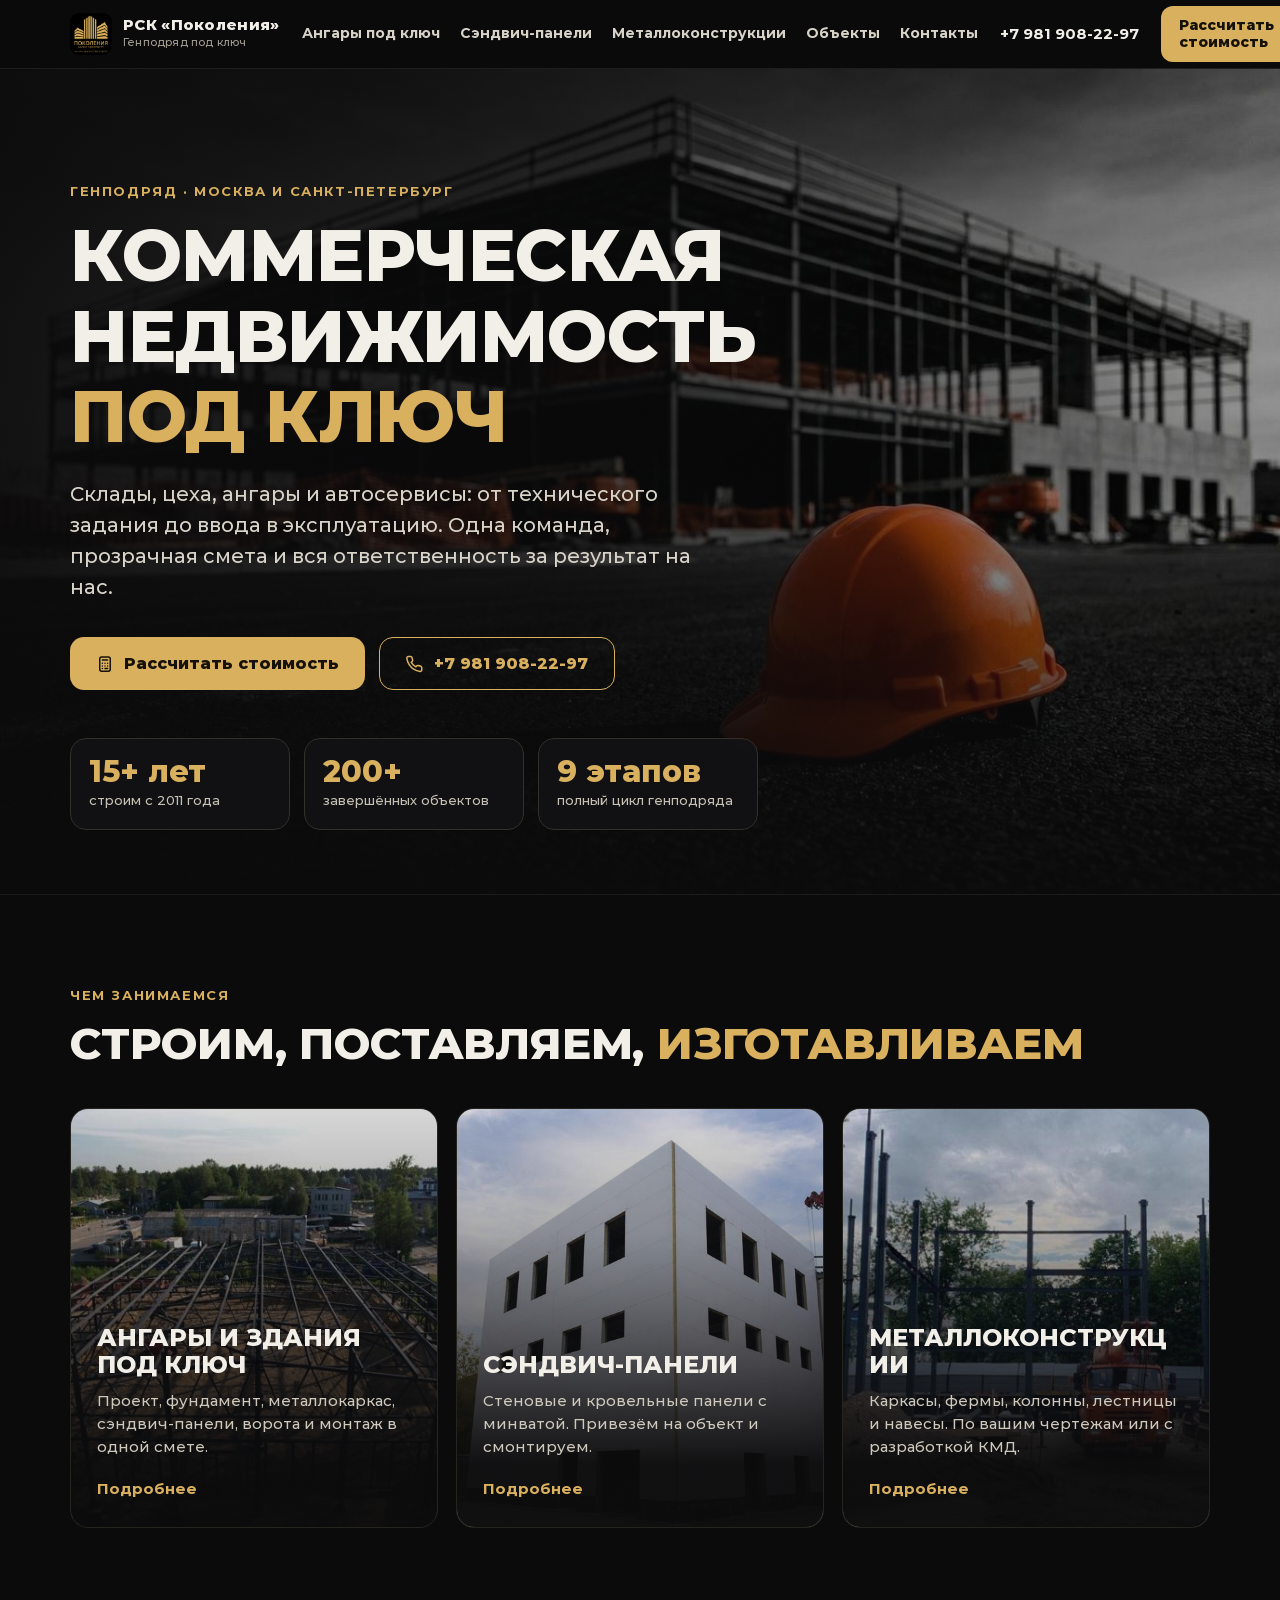
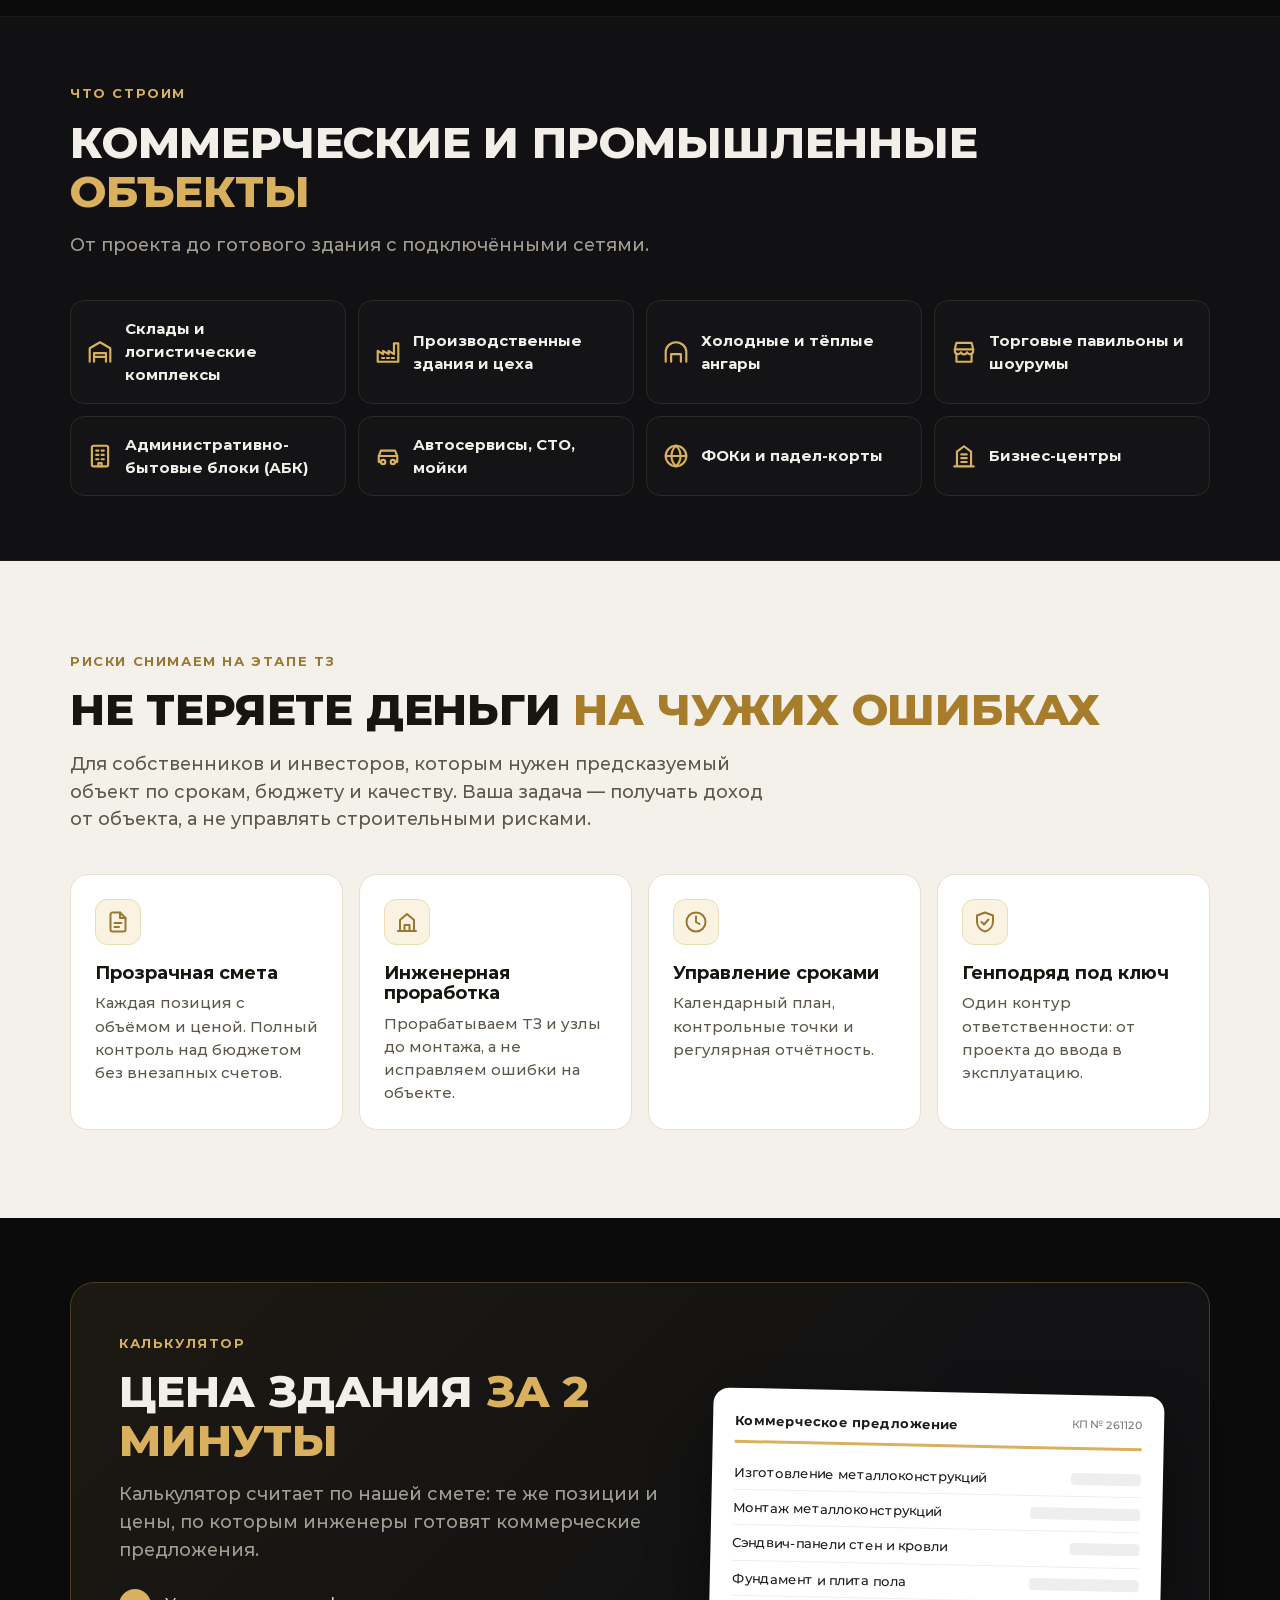
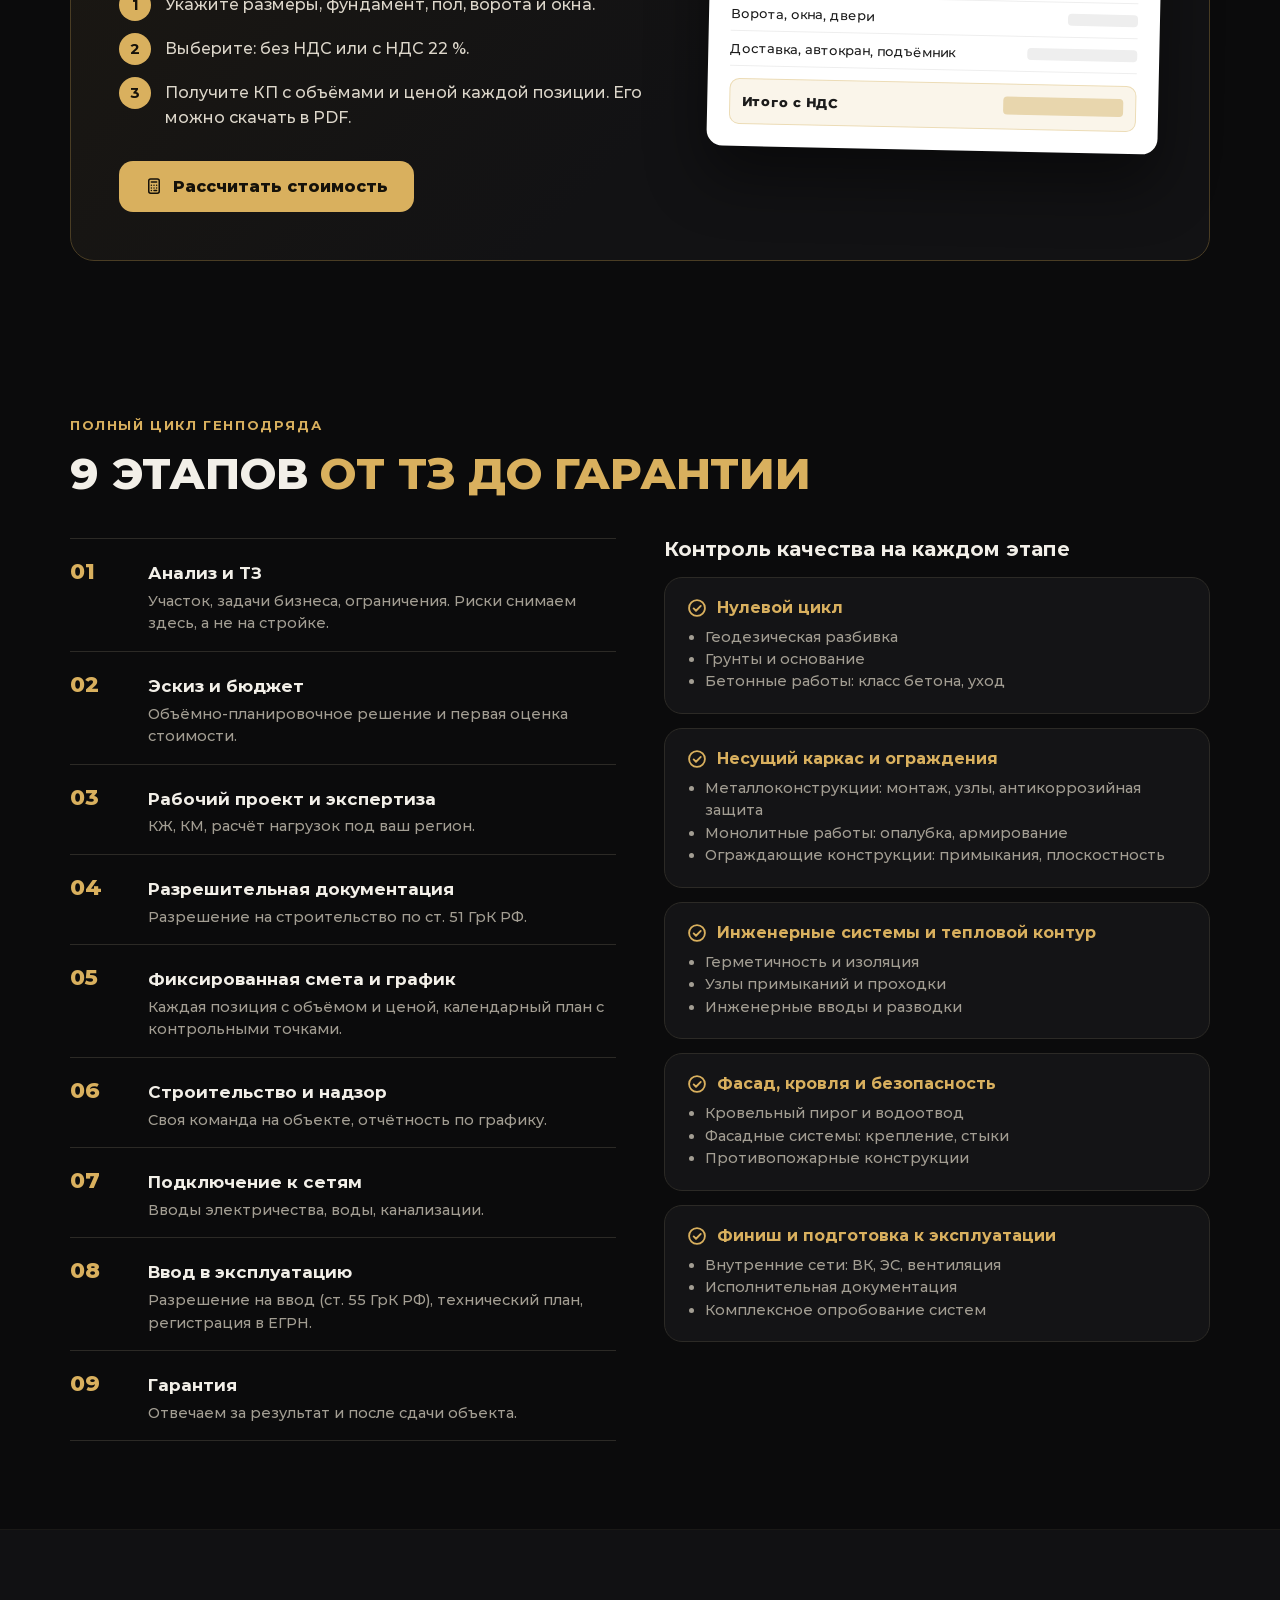
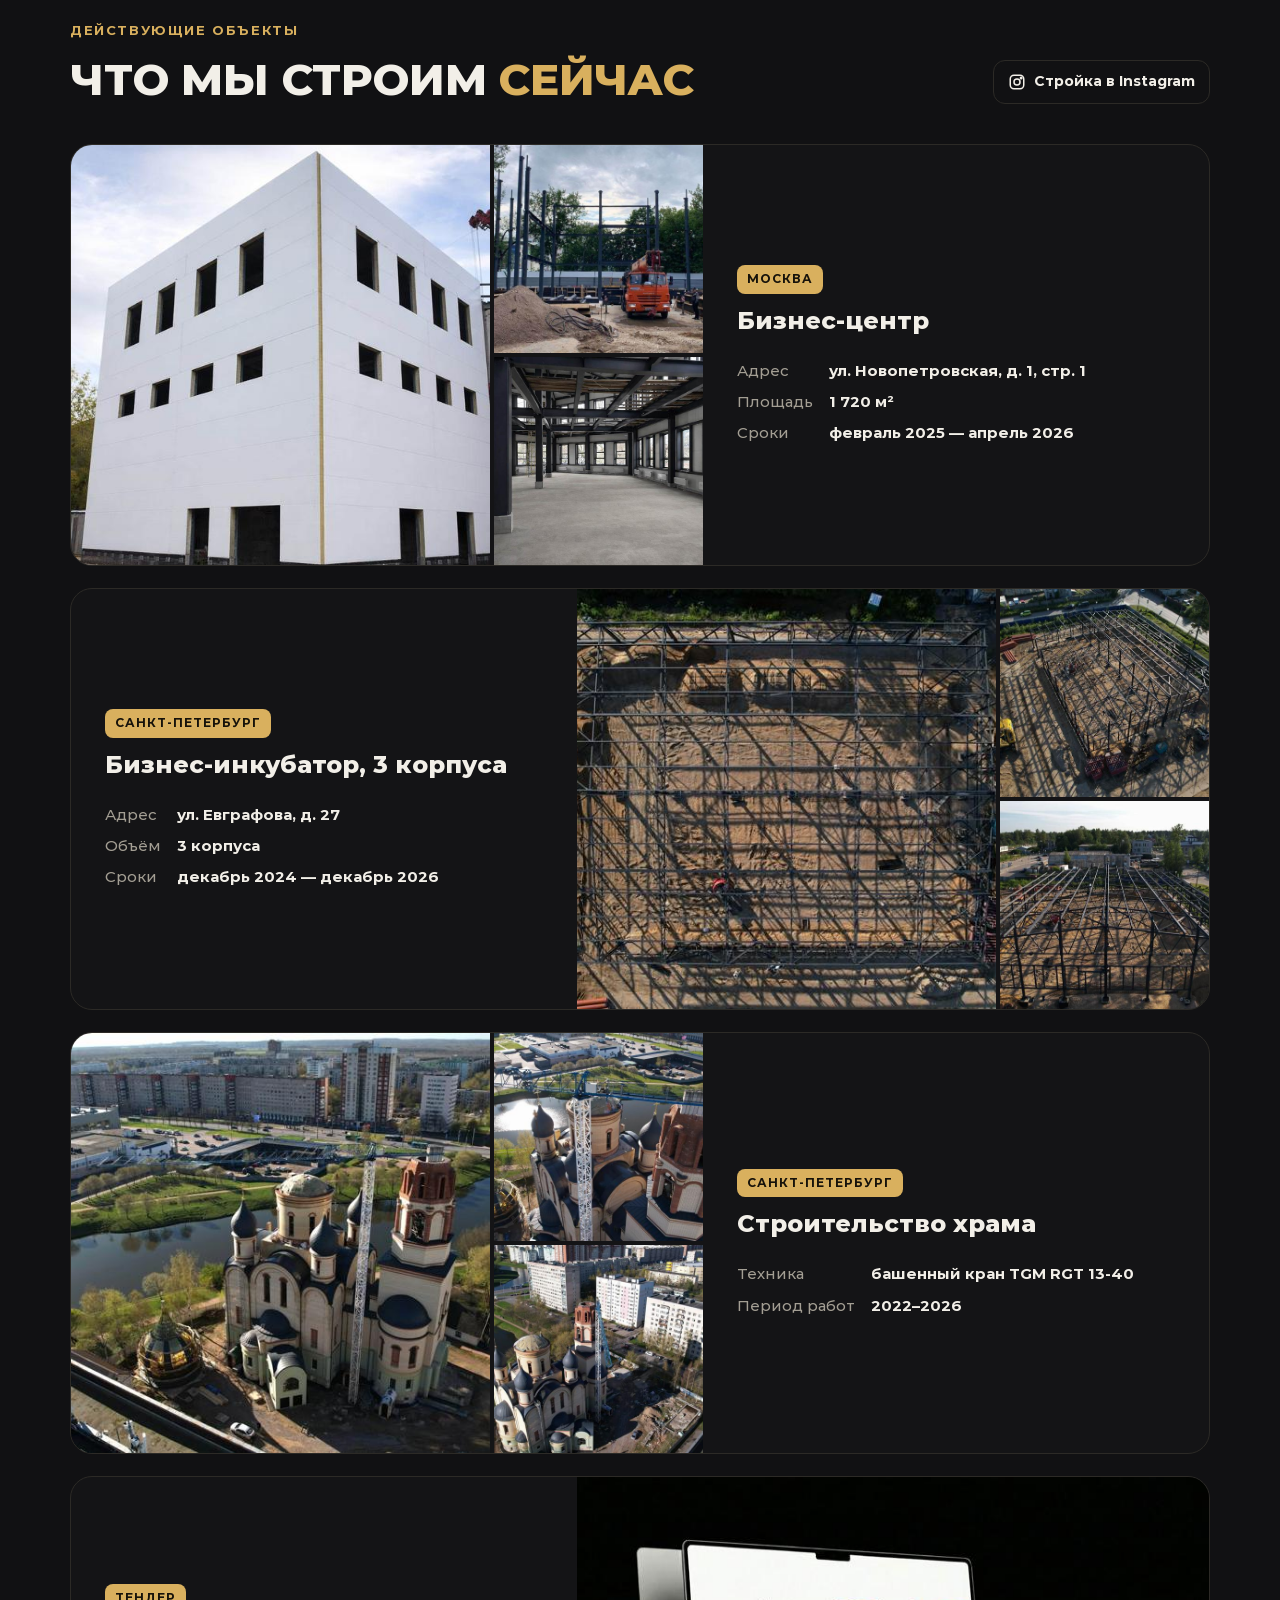
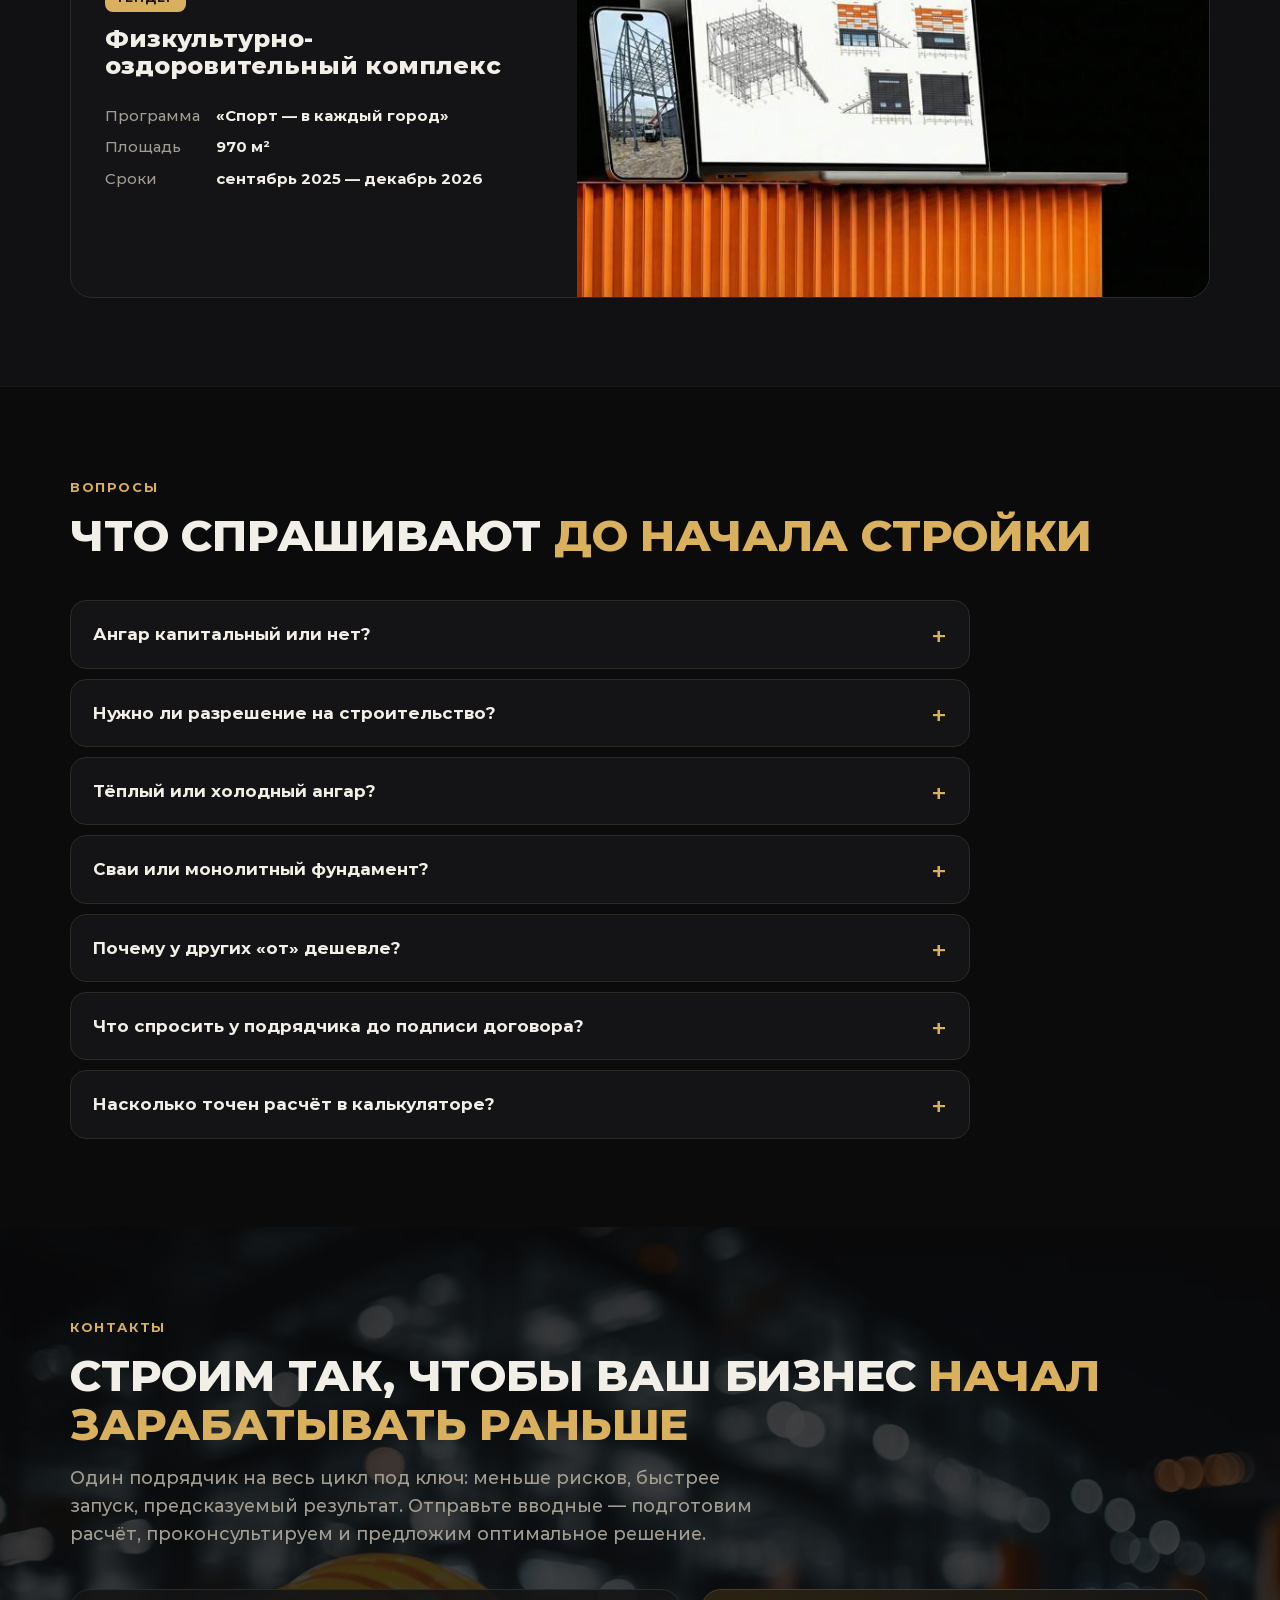
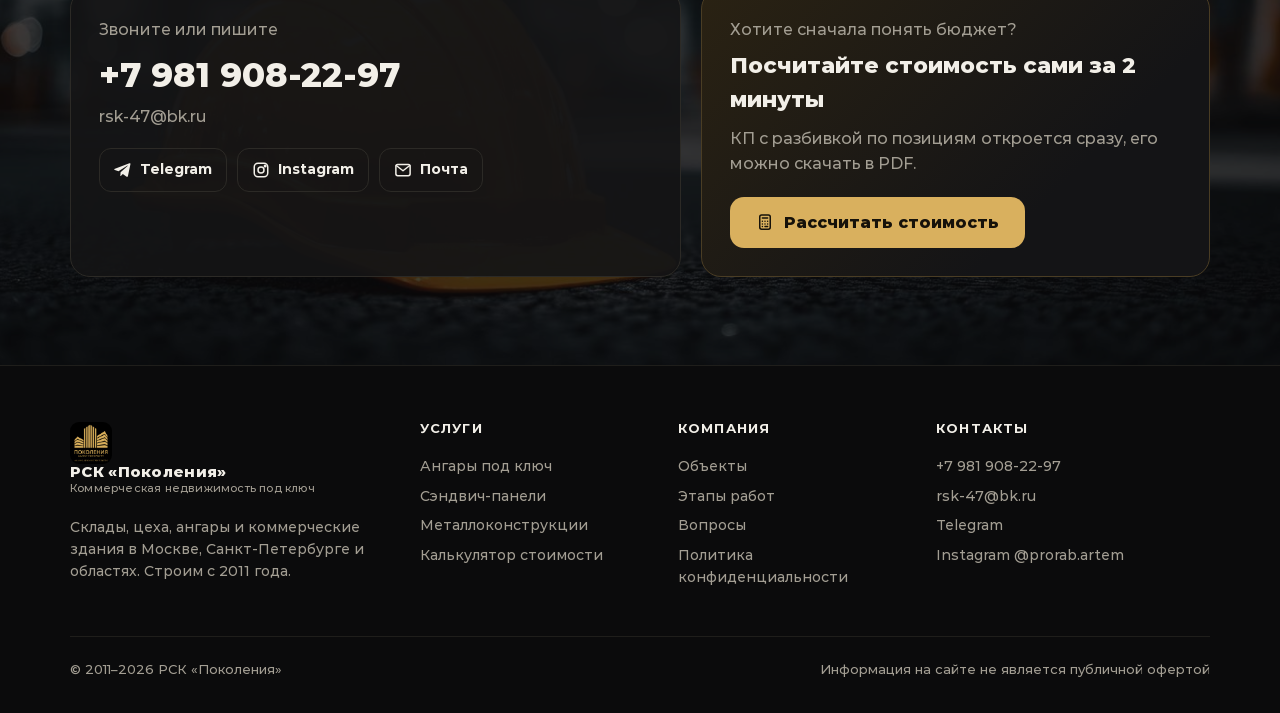
==== commit 4df4f9e0: "Сайт: калькулятор панелей по листу «Панели МП» (утеплитель, толщина, металл, RAL, объём), НДС «без Н" ====
--- a/docs/index.html
+++ b/docs/index.html
@@ -81,7 +81,7 @@
       <p class="sub">Калькулятор считает по нашей смете: те же позиции и цены, по которым инженеры готовят коммерческие предложения.</p>
       <ol>
         <li><b>1</b><span>Укажите размеры, фундамент, пол, ворота и окна.</span></li>
-        <li><b>2</b><span>Выберите НДС: 5 % или 22 %.</span></li>
+        <li><b>2</b><span>Выберите: без НДС или с НДС 22 %.</span></li>
         <li><b>3</b><span>Получите КП с объёмами и ценой каждой позиции. Его можно скачать в PDF.</span></li>
       </ol>
       <a class="cta" href="kp/"><svg viewBox="0 0 24 24" fill="none" stroke="currentColor" stroke-width="2" stroke-linecap="round" stroke-linejoin="round"><rect x="5" y="2.5" width="14" height="19" rx="2.5"/><path d="M8.5 6.5h7M8.5 11h.01M12 11h.01M15.5 11h.01M8.5 14.5h.01M12 14.5h.01M15.5 14.5h.01M8.5 18h.01M12 18h3.5"/></svg>Рассчитать стоимость</a>
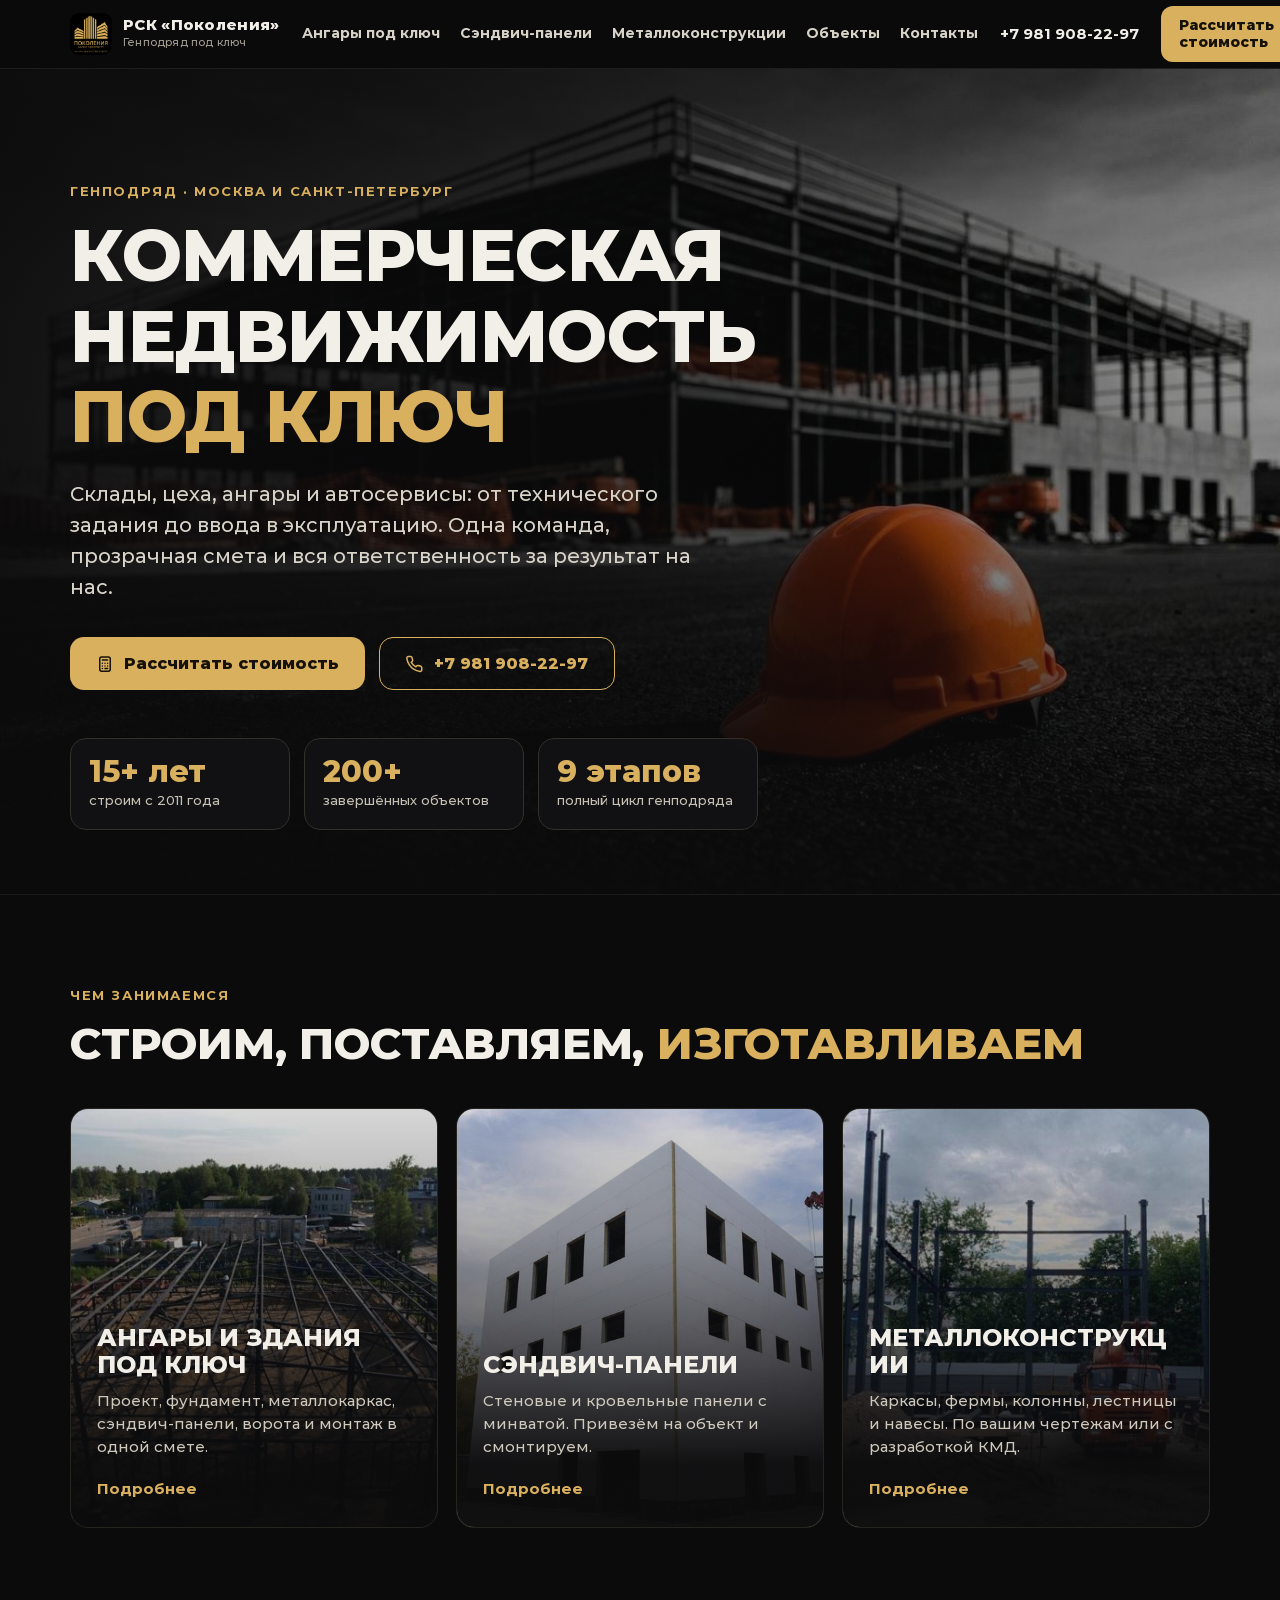
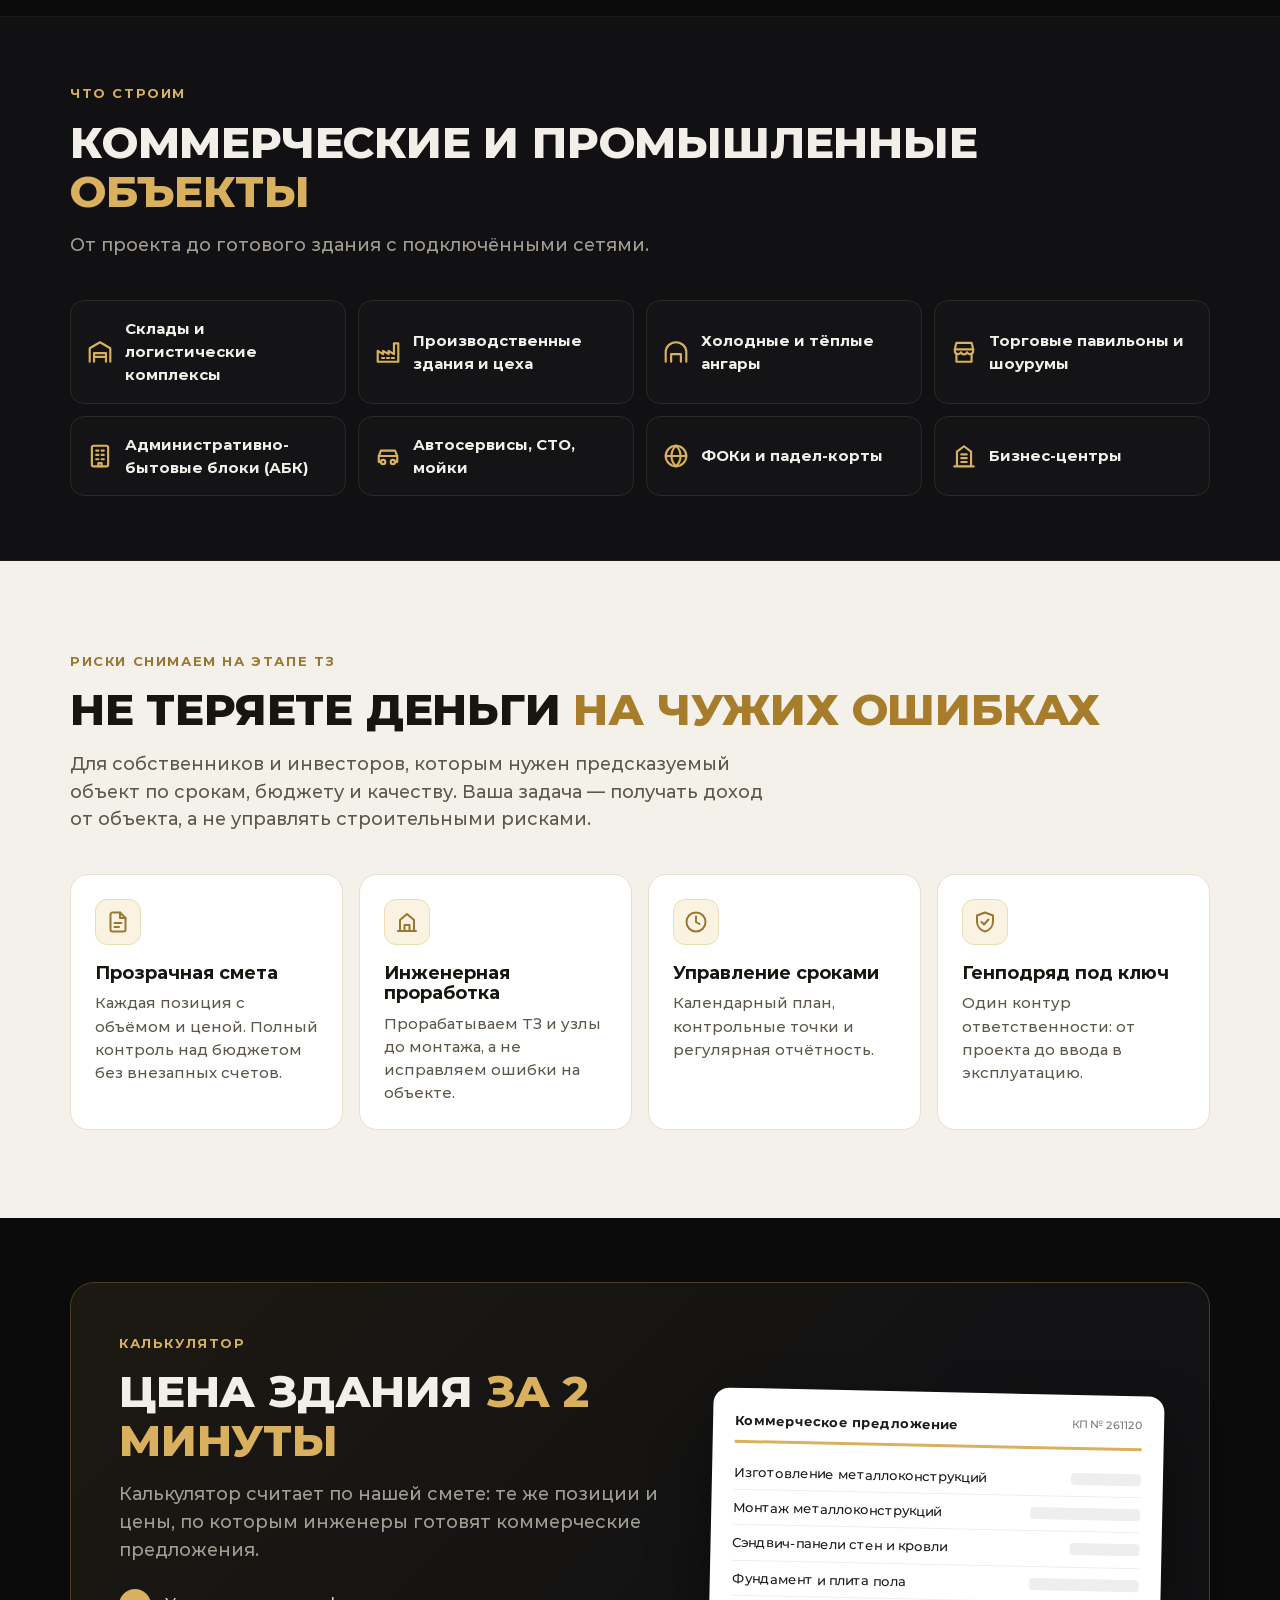
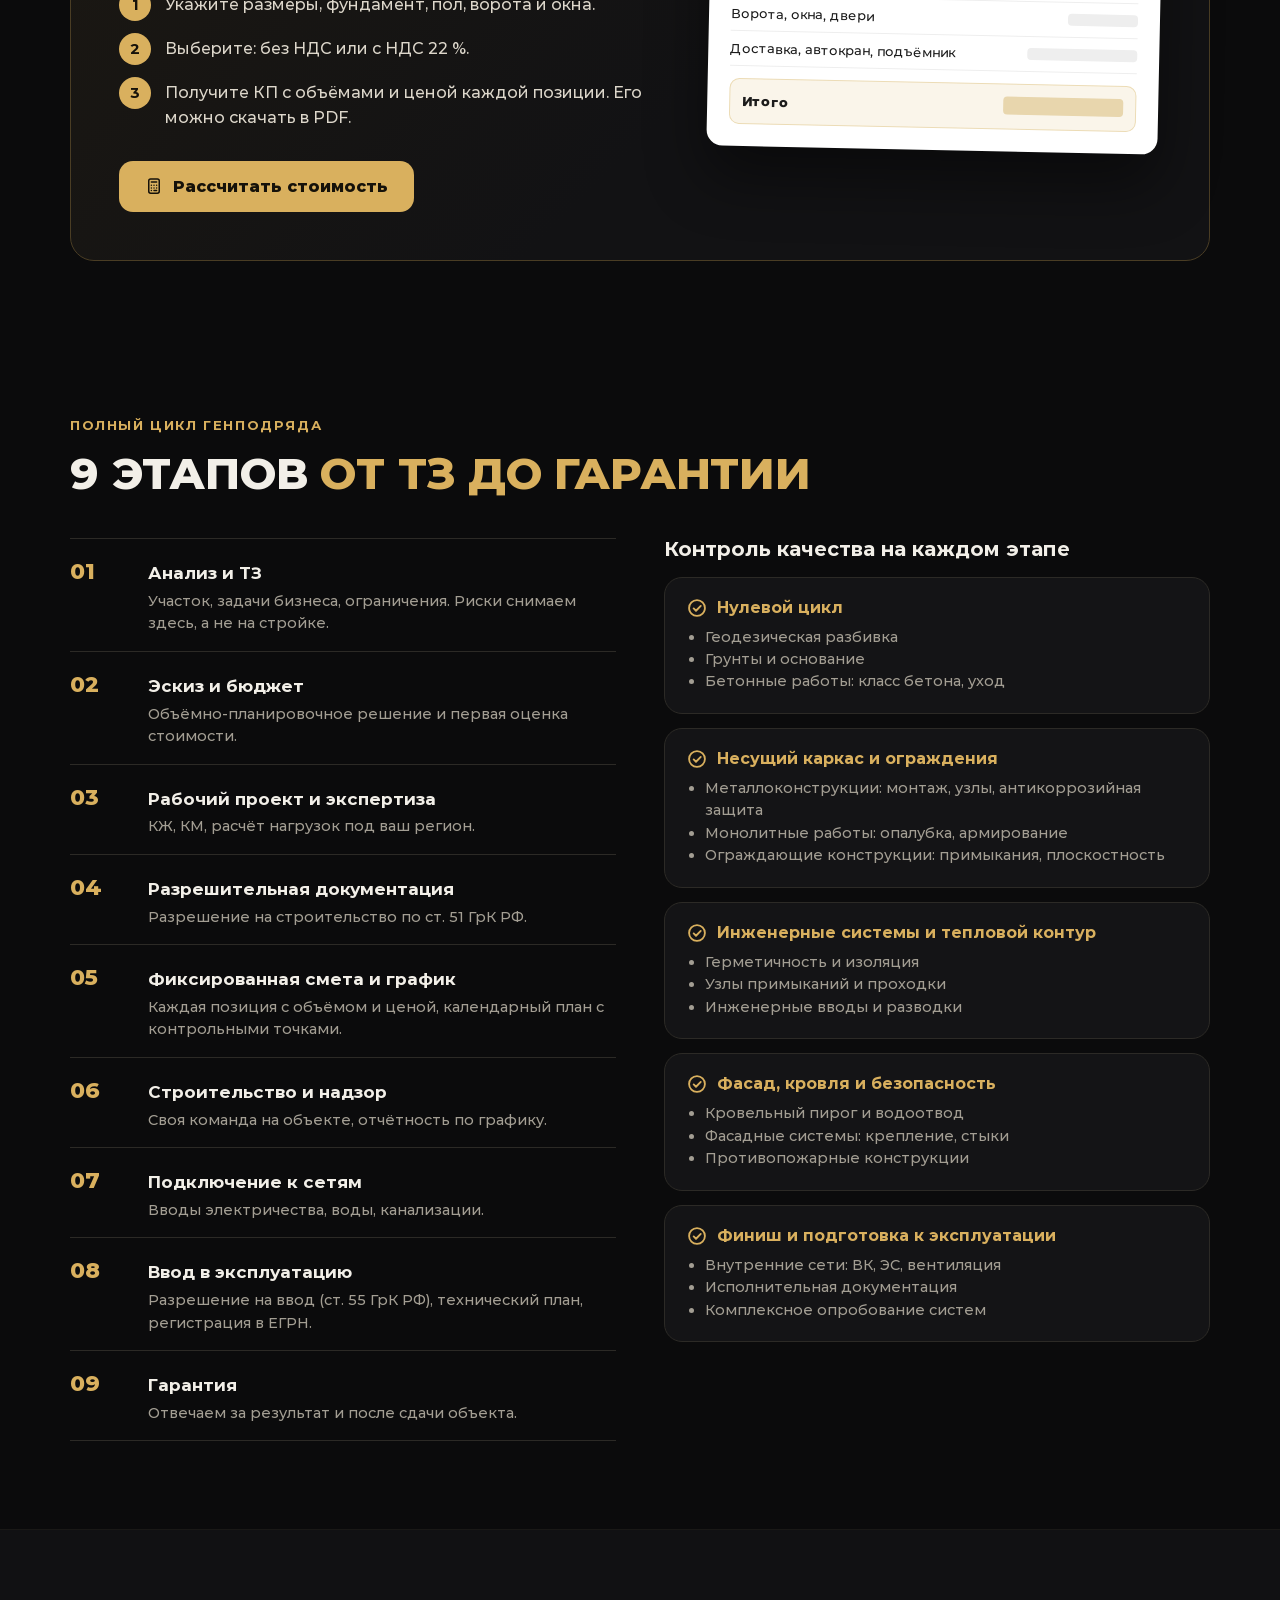
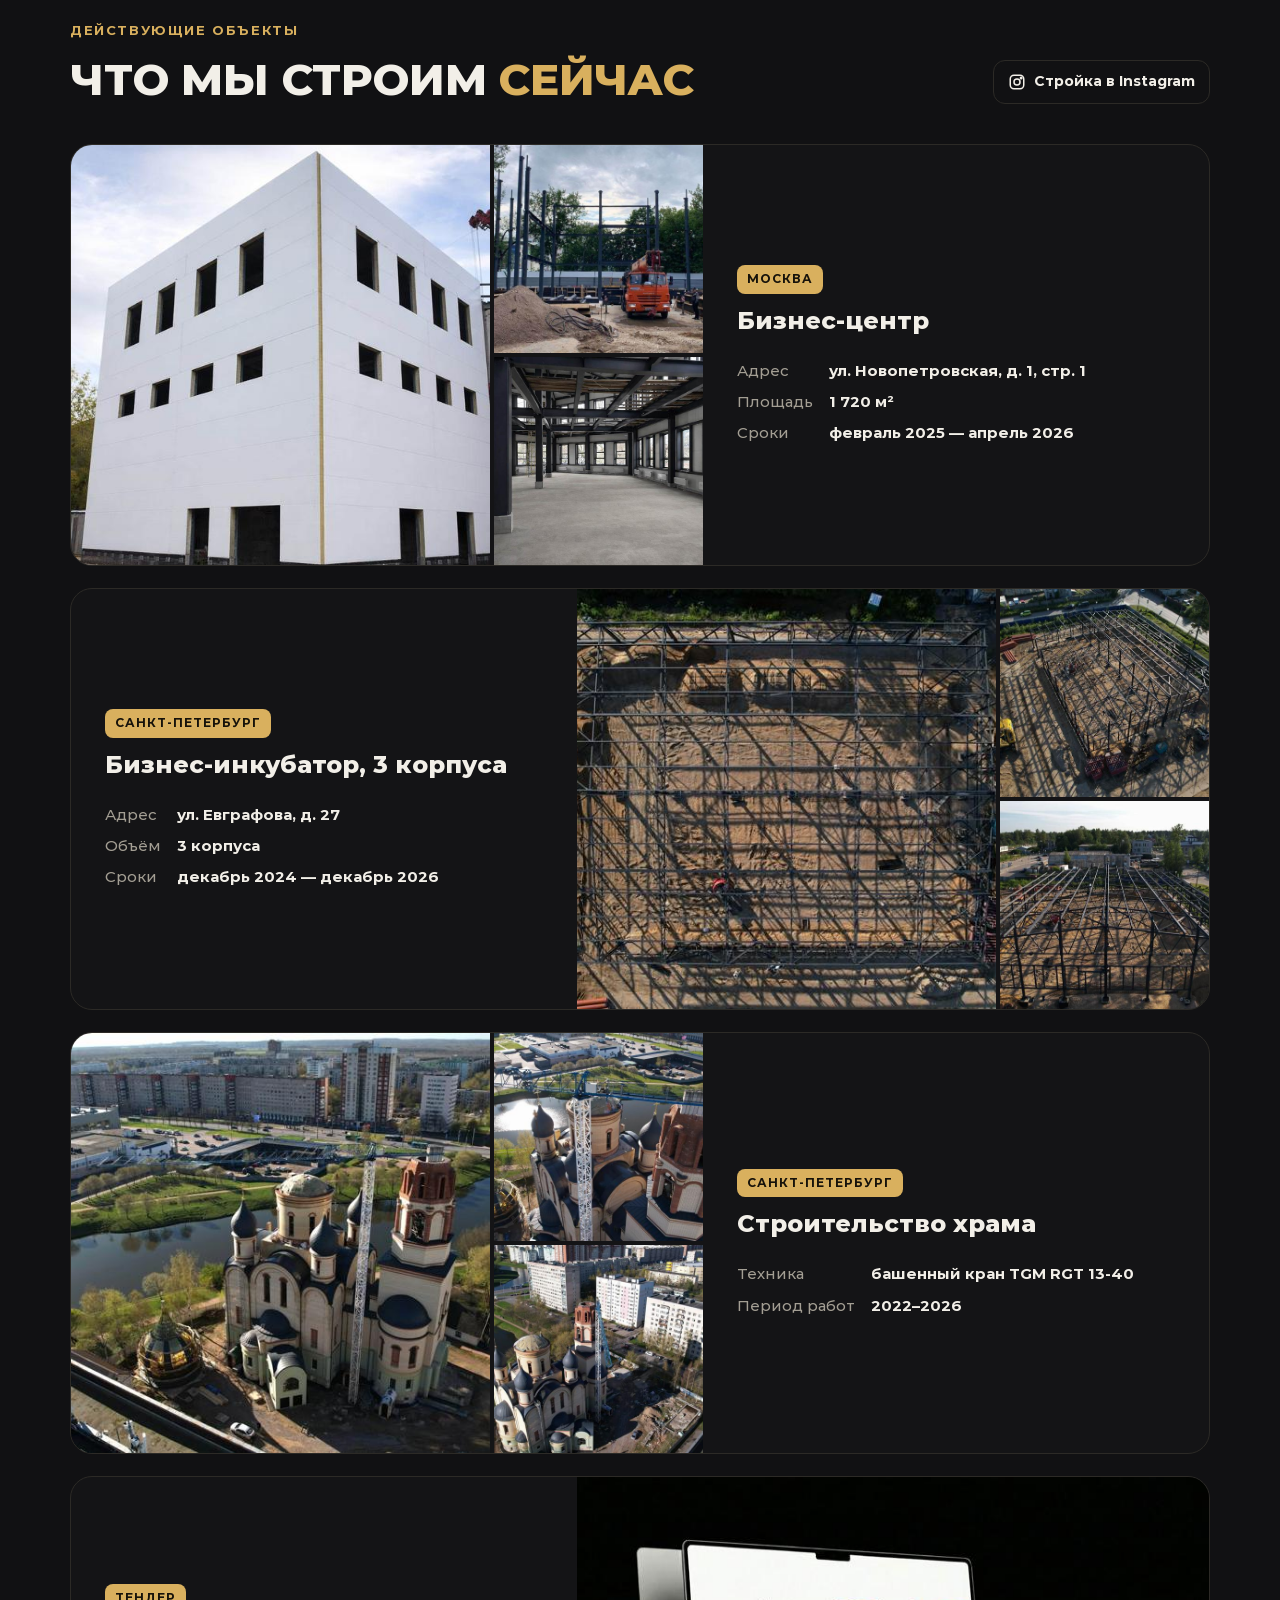
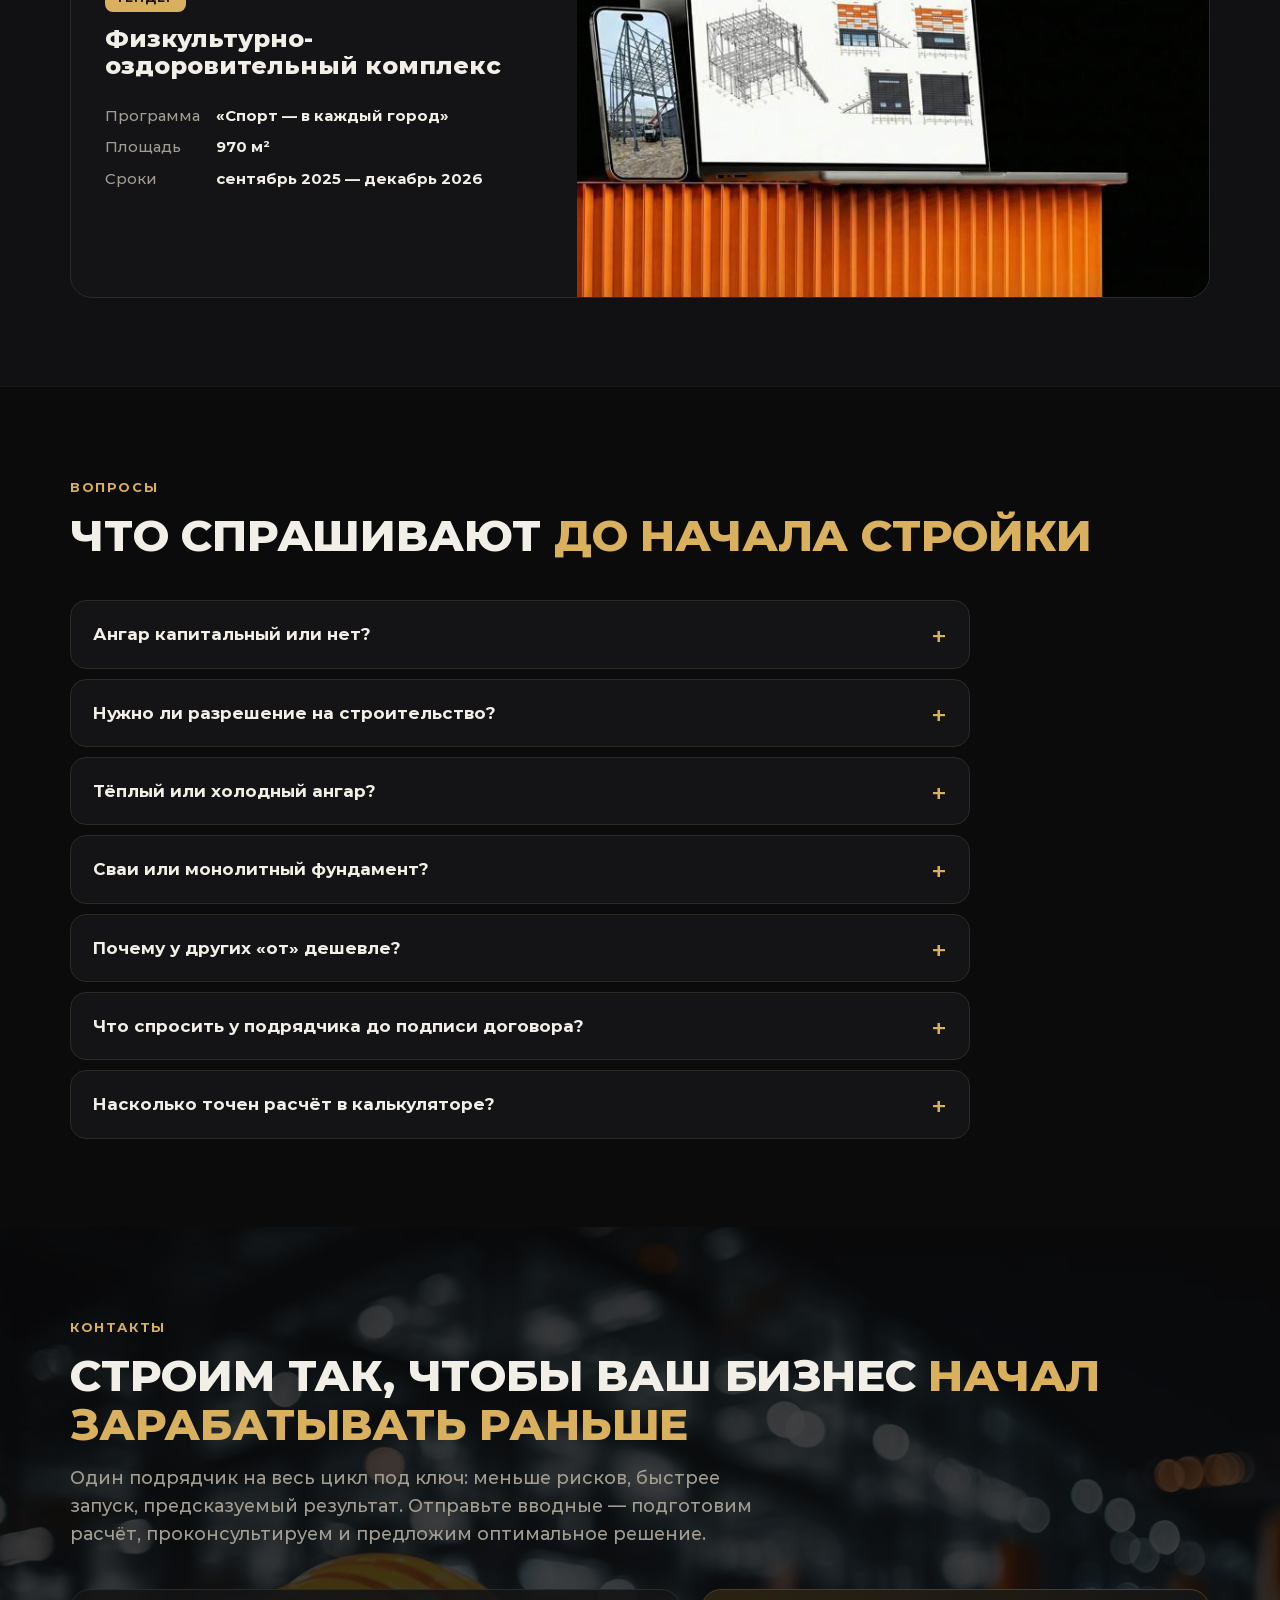
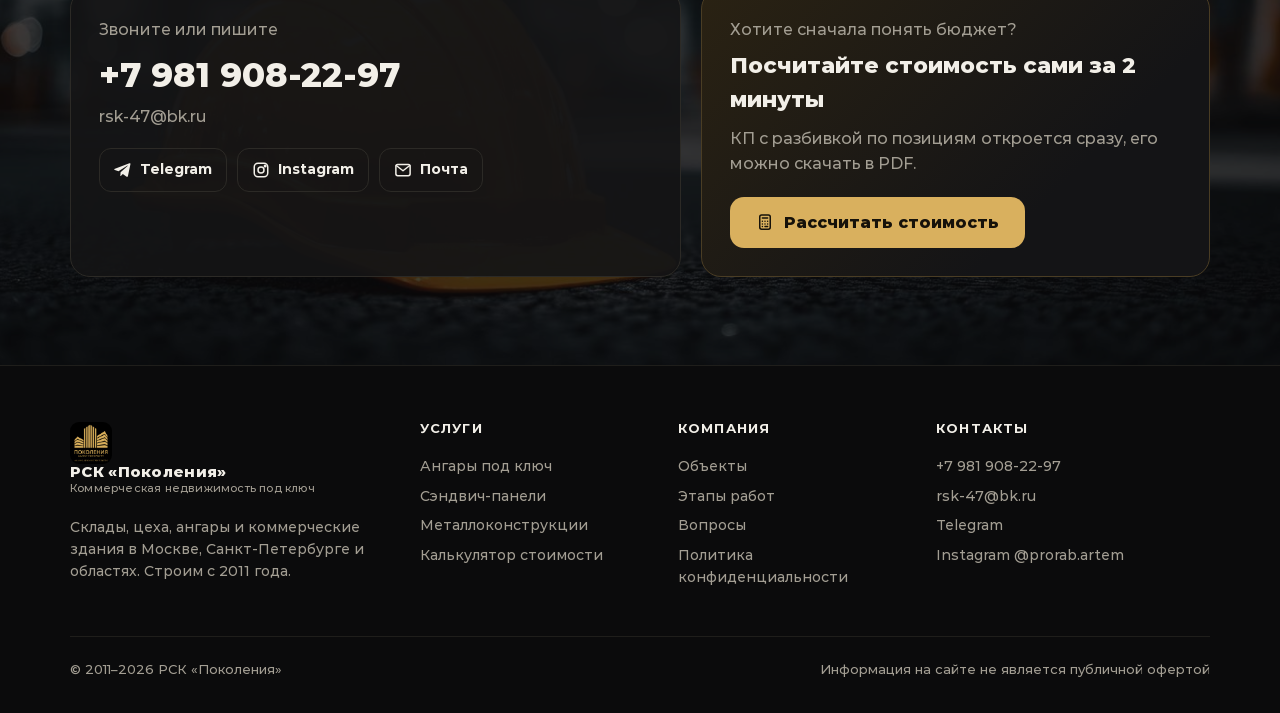
==== commit ddf1be50: "Сайт: толщина плиты 180–300 мм и утепление вместо нагрузки, убраны снеговые районы и блок «Для инжен" ====
--- a/docs/index.html
+++ b/docs/index.html
@@ -94,7 +94,7 @@
       <div class="r"><span>Фундамент и плита пола</span><i class="w"></i></div>
       <div class="r"><span>Ворота, окна, двери</span><i></i></div>
       <div class="r"><span>Доставка, автокран, подъёмник</span><i class="w"></i></div>
-      <div class="t"><span>Итого с НДС</span><i></i></div>
+      <div class="t"><span>Итого</span><i></i></div>
     </div>
   </div>
 </div></section>
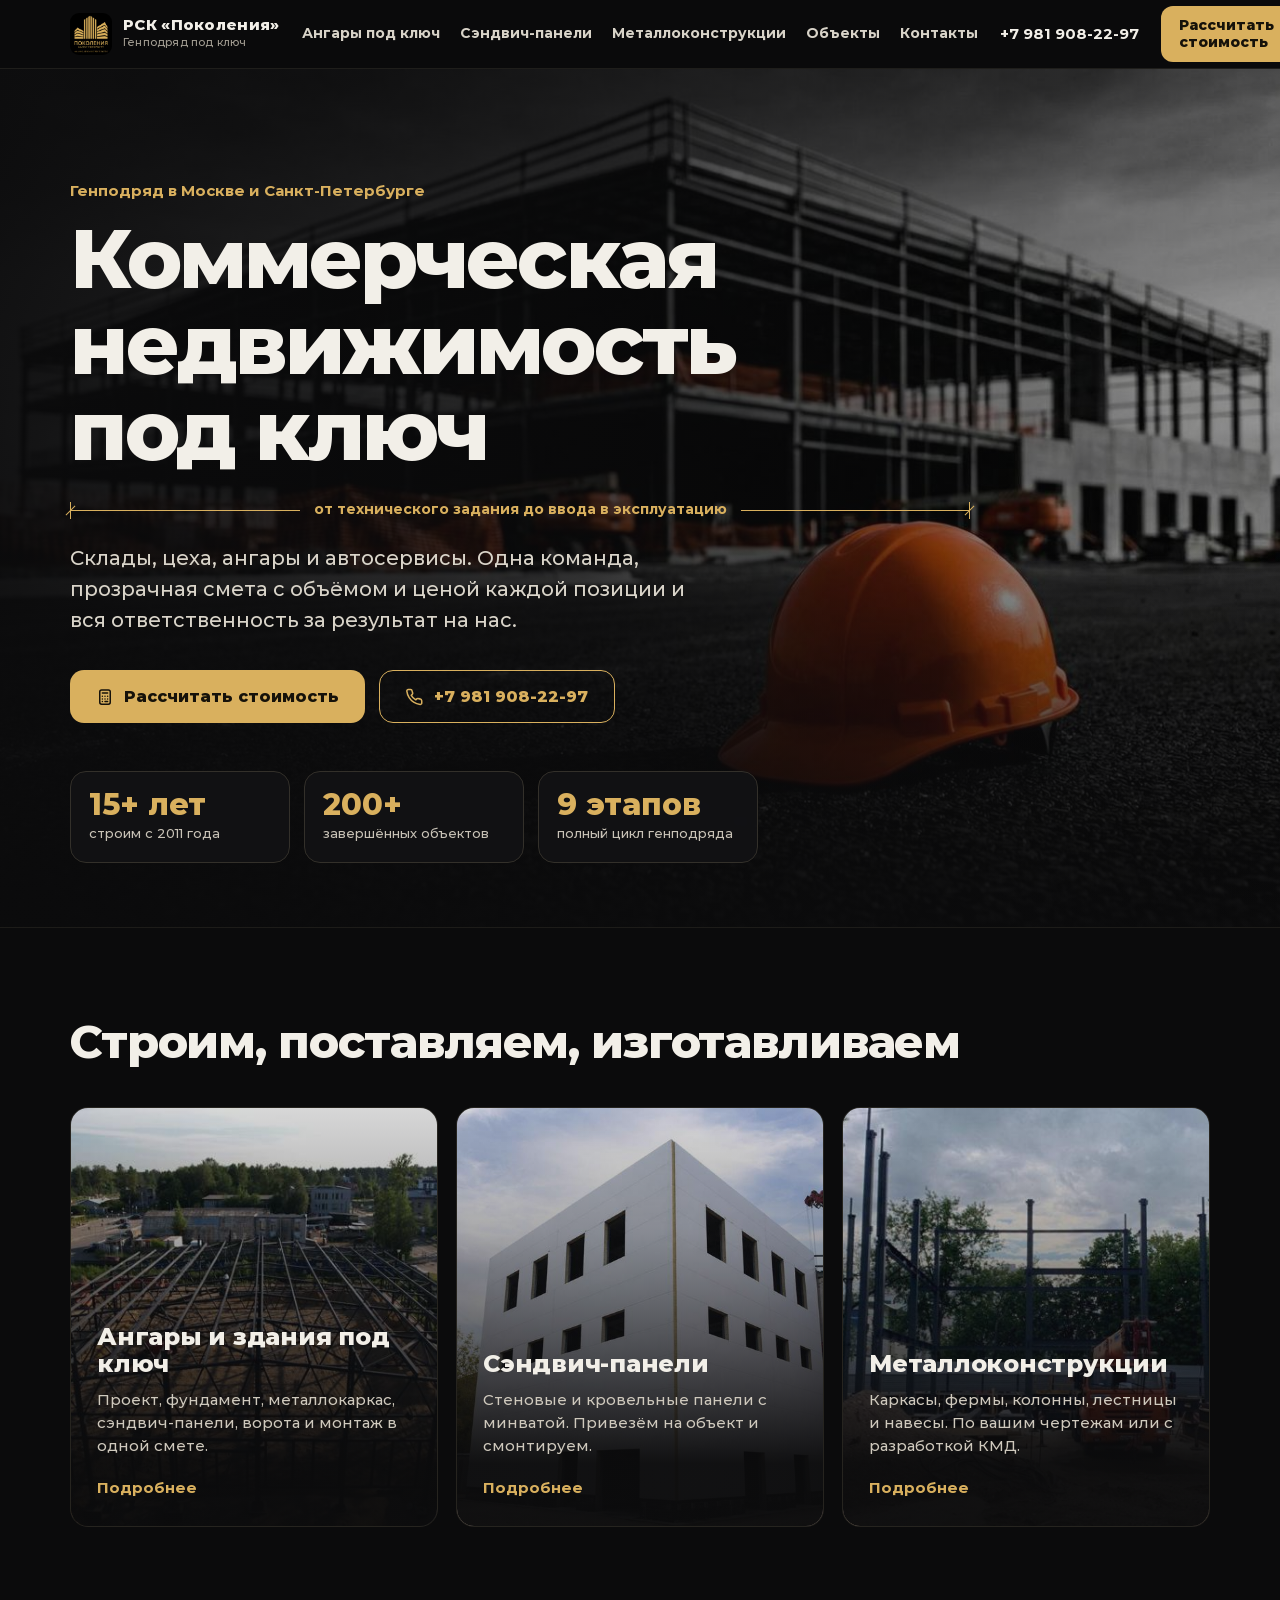
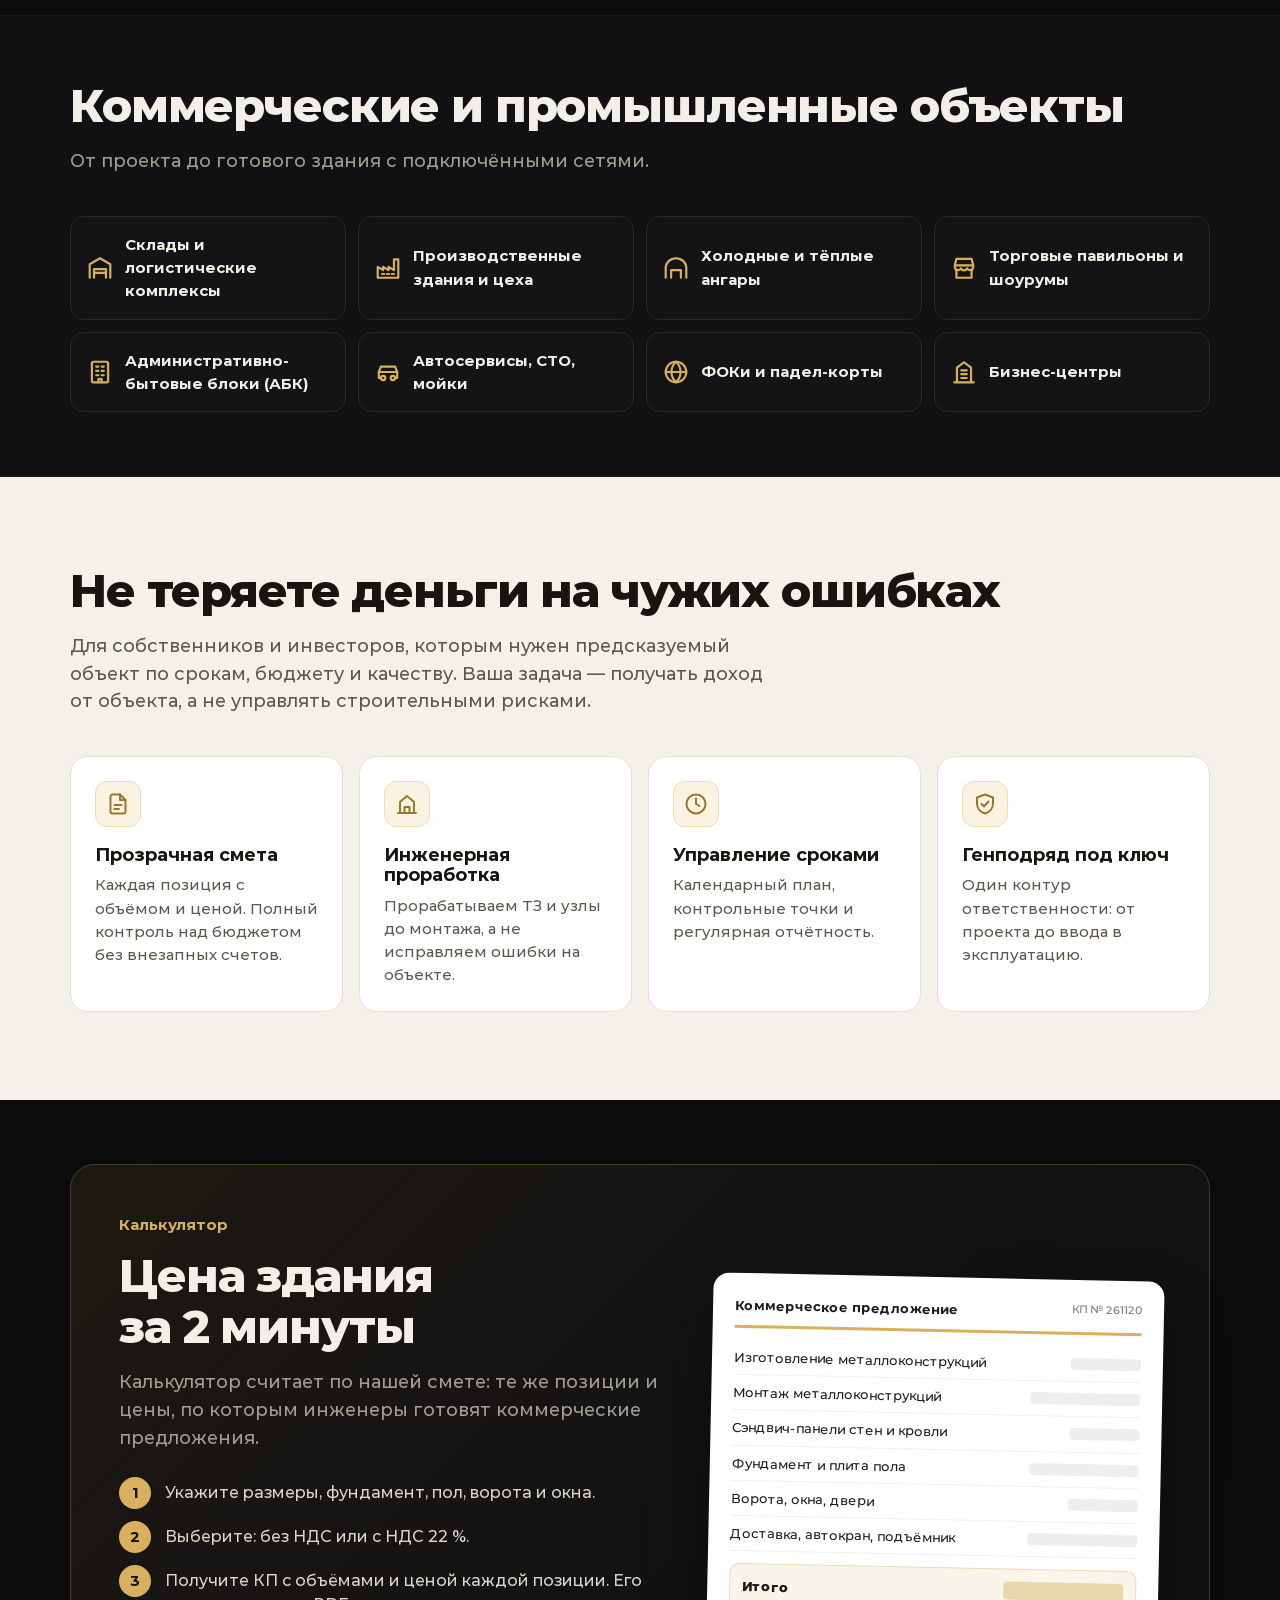
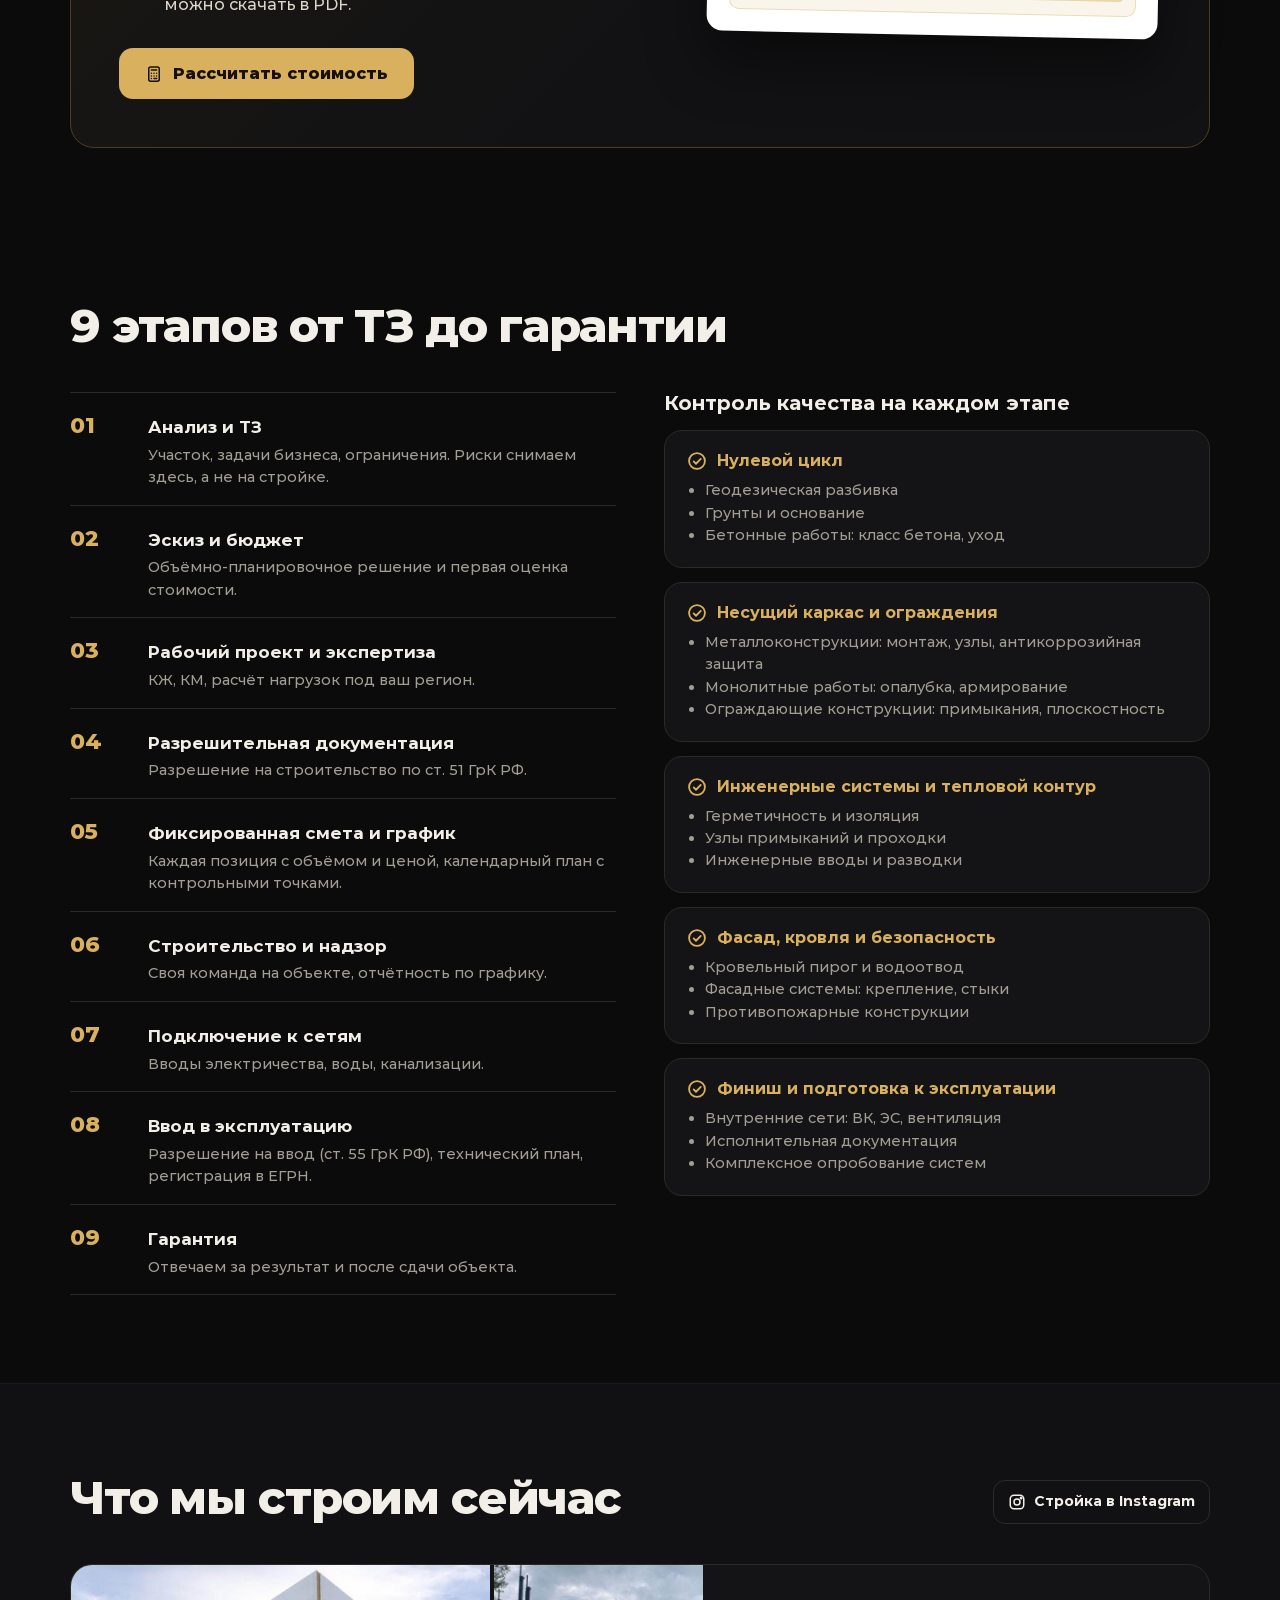
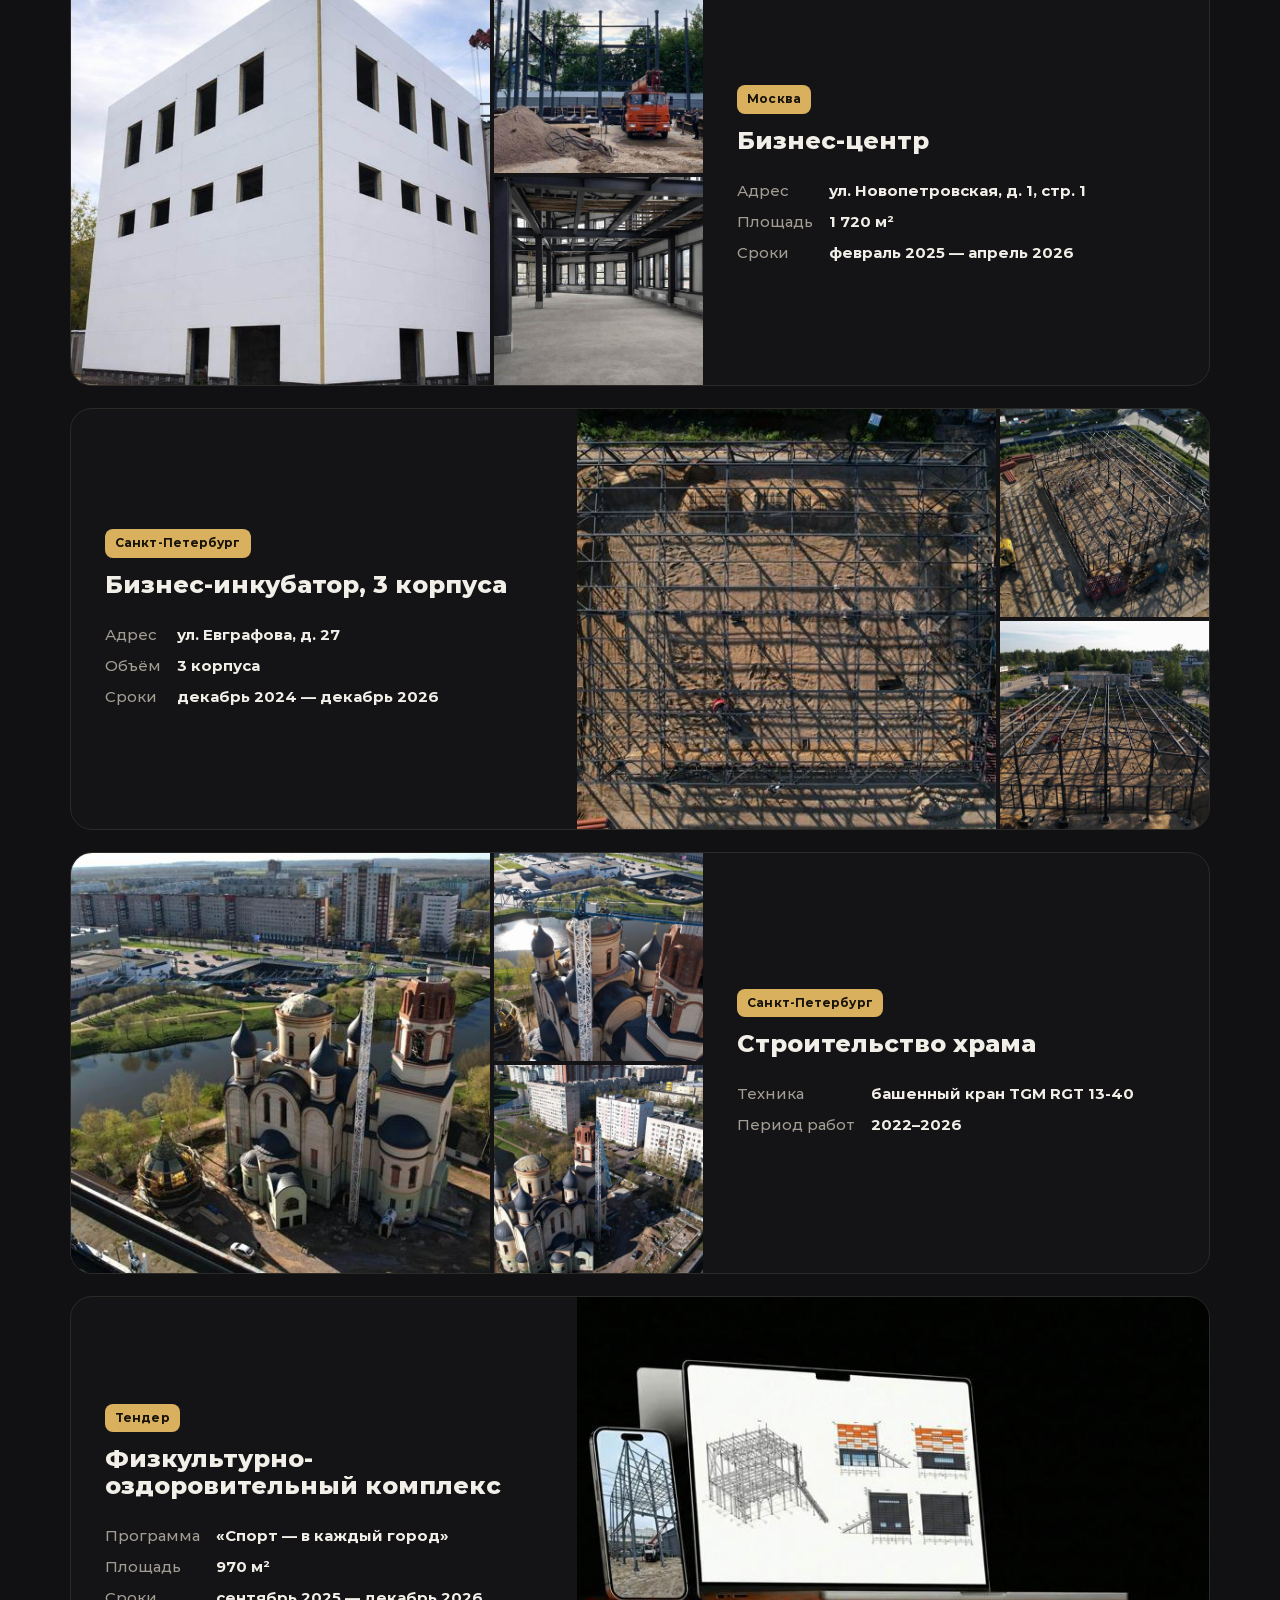
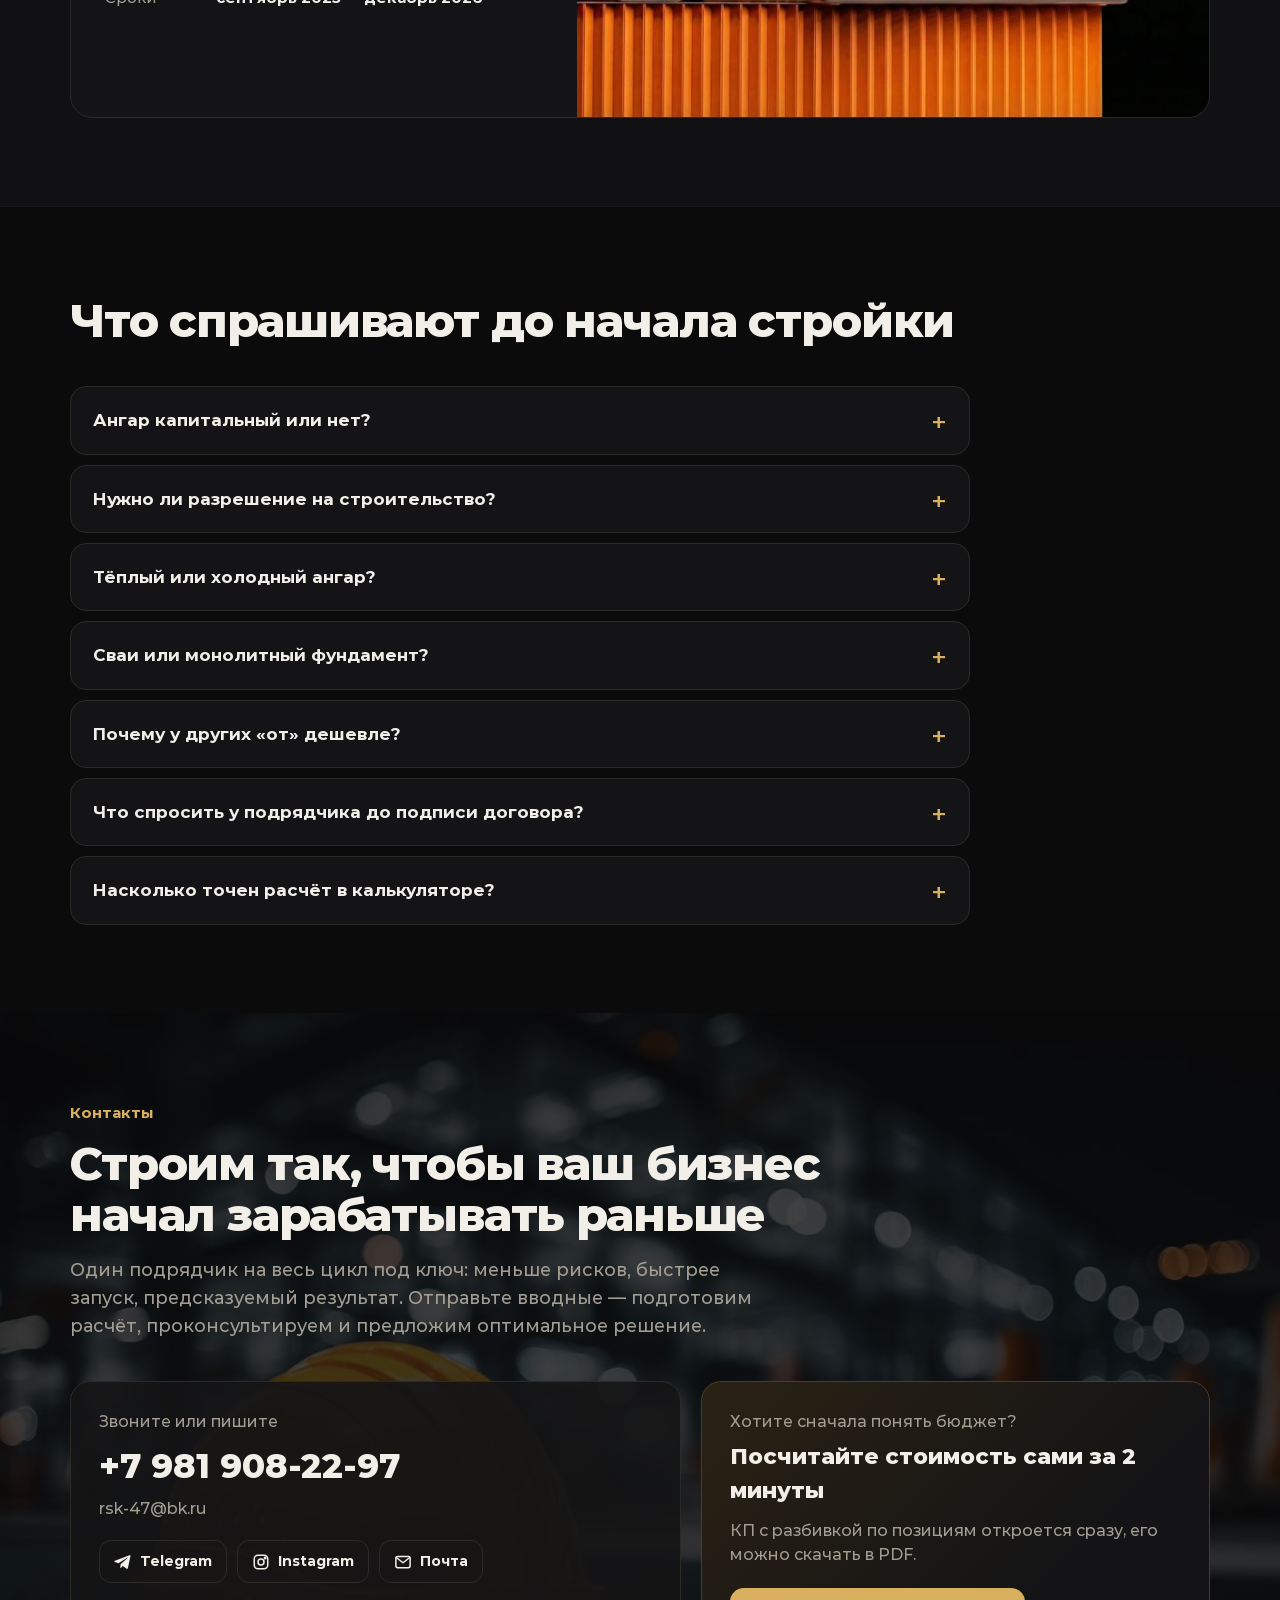
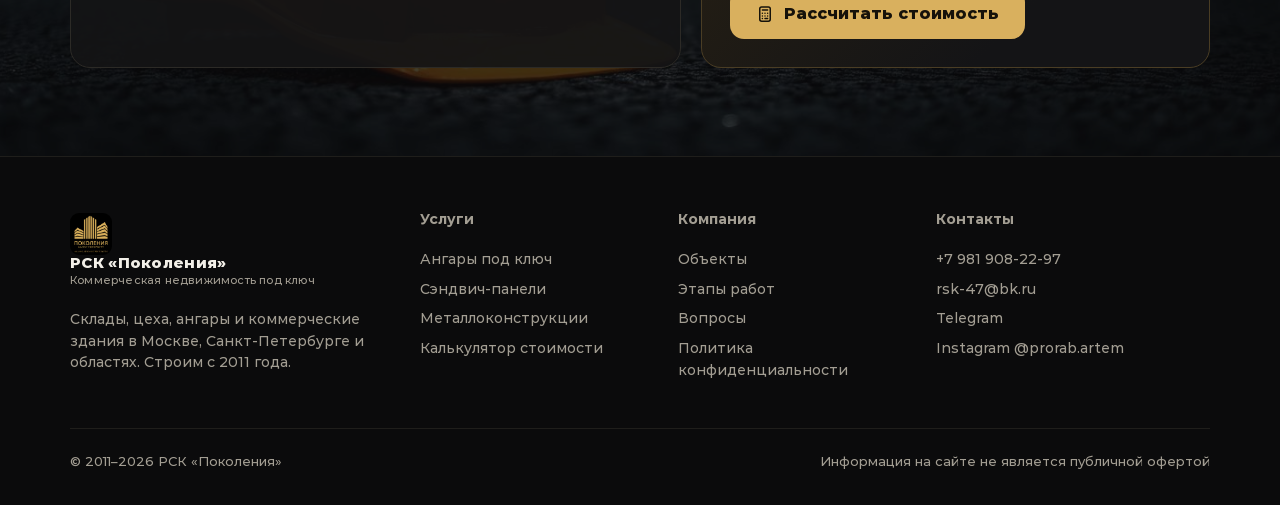
==== commit 9ba86931: "Дизайн сайта: заголовки без капса и золотых слов, убраны надзаголовки, размерная линия «как на черте" ====
--- a/docs/index.html
+++ b/docs/index.html
@@ -32,9 +32,10 @@
 <section class="hero">
   <img class="bg" src="assets/img/hero.jpg" srcset="assets/img/hero-s.jpg 800w, assets/img/hero.jpg 1600w" sizes="100vw" alt="Металлокаркас здания и строительная каска" decoding="async">
   <div class="in">
-    <span class="kicker">Генподряд · Москва и Санкт-Петербург</span>
-    <h1>Коммерческая недвижимость <em>под ключ</em></h1>
-    <p class="lead">Склады, цеха, ангары и автосервисы: от технического задания до ввода в эксплуатацию. Одна команда, прозрачная смета и вся ответственность за результат на нас.</p>
+    <span class="kicker">Генподряд в Москве и Санкт-Петербурге</span>
+    <h1>Коммерческая недвижимость под ключ</h1>
+    <div class="dim" aria-hidden="true"><i></i><span class="lg">от технического задания до ввода в эксплуатацию</span><span class="sm">от ТЗ до ввода в эксплуатацию</span><i></i></div>
+    <p class="lead">Склады, цеха, ангары и автосервисы. Одна команда, прозрачная смета с объёмом и ценой каждой позиции и вся ответственность за результат на нас.</p>
     <div class="acts">
       <a class="cta" href="kp/"><svg viewBox="0 0 24 24" fill="none" stroke="currentColor" stroke-width="2" stroke-linecap="round" stroke-linejoin="round"><rect x="5" y="2.5" width="14" height="19" rx="2.5"/><path d="M8.5 6.5h7M8.5 11h.01M12 11h.01M15.5 11h.01M8.5 14.5h.01M12 14.5h.01M15.5 14.5h.01M8.5 18h.01M12 18h3.5"/></svg>Рассчитать стоимость</a>
       <a class="cta line" href="tel:+79819082297"><svg viewBox="0 0 24 24" fill="none" stroke="currentColor" stroke-width="2" stroke-linecap="round" stroke-linejoin="round"><path d="M21 16.9v3a2 2 0 0 1-2.2 2 19.8 19.8 0 0 1-8.6-3.1 19.5 19.5 0 0 1-6-6A19.8 19.8 0 0 1 1.1 4.2 2 2 0 0 1 3.1 2h3a2 2 0 0 1 2 1.7c.1.9.4 1.8.7 2.7a2 2 0 0 1-.5 2.1L7 9.8a16 16 0 0 0 6 6l1.3-1.3a2 2 0 0 1 2.1-.4c.9.3 1.8.6 2.7.7a2 2 0 0 1 1.7 2z"/></svg>+7 981 908-22-97</a>
--- a/docs/assets/site.css
+++ b/docs/assets/site.css
@@ -63,9 +63,9 @@
 .kicker{display:inline-block;color:var(--gold);font-weight:700;font-size:13px;letter-spacing:1.6px;text-transform:uppercase;margin-bottom:14px}
 section.light .kicker{color:#9a7630}
 h1,h2,h3{margin:0;line-height:1.12}
-h2{font-size:clamp(28px,4vw,44px);font-weight:800;text-transform:uppercase;letter-spacing:-.2px}
-h2 em{font-style:normal;color:var(--gold)}
-section.light h2 em{color:#a77d2c}
+h2{font-size:clamp(28px,4vw,46px);font-weight:800;letter-spacing:-.025em;text-wrap:balance}
+h2 em{font-style:normal;color:inherit}
+section.light h2 em{color:inherit}
 .sub{color:var(--mut);font-size:18px;max-width:720px;margin:16px 0 0}
 section.light .sub{color:var(--inkmut)}
 .head-row{display:flex;justify-content:space-between;align-items:flex-end;gap:24px;margin-bottom:40px;flex-wrap:wrap}
@@ -76,15 +76,15 @@
 .hero img.bg{width:100%;height:100%;object-fit:cover;object-position:60% 40%}
 .hero:after{content:"";position:absolute;inset:0;background:linear-gradient(90deg,rgba(11,11,12,.94) 0%,rgba(11,11,12,.78) 45%,rgba(11,11,12,.25) 100%),linear-gradient(0deg,rgba(11,11,12,.9) 0%,rgba(11,11,12,0) 45%)}
 .hero .in{position:relative;z-index:2;padding-top:110px;padding-bottom:64px;width:100%}
-.hero h1{font-size:clamp(34px,6.2vw,72px);font-weight:800;text-transform:uppercase;letter-spacing:-.5px;max-width:860px}
-.hero h1 em{font-style:normal;color:var(--gold)}
+.hero h1{font-size:clamp(38px,6.6vw,84px);font-weight:800;letter-spacing:-.035em;line-height:1.02;max-width:900px;text-wrap:balance}
+.hero h1 em{font-style:normal;color:inherit}
 .hero .lead{font-size:clamp(17px,2vw,20px);color:#d9d4c9;max-width:640px;margin:22px 0 0}
 .hero .acts{display:flex;gap:14px;flex-wrap:wrap;margin-top:34px}
 .stats{display:grid;grid-template-columns:repeat(3,minmax(0,220px));gap:14px;margin-top:48px}
 .stat{background:rgba(20,20,22,.78);border:1px solid #33302a;border-radius:16px;padding:16px 18px;backdrop-filter:blur(6px)}
 .stat b{display:block;font-size:30px;font-weight:800;color:var(--gold);line-height:1.1}
 .stat span{font-size:13px;color:#c9c3b7}
-@media(max-width:700px){.hero{min-height:auto}.hero .in{padding-top:80px;padding-bottom:44px}.stats{grid-template-columns:repeat(3,1fr);gap:8px;margin-top:34px}.stat{padding:12px}.stat b{font-size:22px}.stat span{font-size:11.5px;line-height:1.3;display:block}.hero:after{background:linear-gradient(0deg,rgba(11,11,12,.96) 0%,rgba(11,11,12,.72) 60%,rgba(11,11,12,.5) 100%)}}
+@media(max-width:700px){.hero{min-height:auto}.hero .in{padding-top:80px;padding-bottom:44px}.stats{grid-template-columns:repeat(3,1fr);gap:8px;margin-top:34px}.stat{padding:12px}.stat b{font-size:19px;white-space:nowrap}.stat span{font-size:11.5px;line-height:1.3;display:block}.hero:after{background:linear-gradient(0deg,rgba(11,11,12,.96) 0%,rgba(11,11,12,.72) 60%,rgba(11,11,12,.5) 100%)}}
 
 /* ---------- карточки направлений ---------- */
 .dirs{display:grid;grid-template-columns:repeat(3,1fr);gap:18px}
@@ -94,7 +94,7 @@
 .dir:after{content:"";position:absolute;inset:0;z-index:-1;background:linear-gradient(0deg,rgba(11,11,12,.97) 15%,rgba(11,11,12,.35) 70%,rgba(11,11,12,.15))}
 .dir:hover img{transform:scale(1.04)}
 .dir .t{padding:26px}
-.dir h3{font-size:clamp(20px,2vw,24px);overflow-wrap:anywhere;font-weight:800;text-transform:uppercase}
+.dir h3{font-size:clamp(20px,2vw,24px);overflow-wrap:break-word;hyphens:auto;font-weight:800;letter-spacing:-.01em}
 .dir p{color:#cfc9bd;margin:10px 0 18px;font-size:15px}
 .dir .go{color:var(--gold);font-weight:700;font-size:15px;display:inline-flex;gap:8px;align-items:center}
 @media(max-width:900px){.dir{min-height:320px}}
@@ -164,7 +164,7 @@
 .obj .ph.one{grid-template-columns:minmax(0,1fr);grid-template-rows:minmax(0,1fr)}
 .obj .ph.one img:first-child{grid-row:auto}
 .obj .tx{min-width:0;padding:34px;display:flex;flex-direction:column;justify-content:center}
-.obj .tag{align-self:flex-start;font-size:12px;font-weight:700;letter-spacing:1px;text-transform:uppercase;color:#16120a;background:var(--gold);padding:5px 10px;border-radius:8px;margin-bottom:14px}
+.obj .tag{align-self:flex-start;font-size:12px;font-weight:700;letter-spacing:.1px;color:#16120a;background:var(--gold);padding:5px 10px;border-radius:8px;margin-bottom:14px}
 .obj h3{font-size:24px;font-weight:800;margin-bottom:10px}
 .obj dl{margin:14px 0 0;display:grid;grid-template-columns:auto 1fr;gap:8px 16px;font-size:15px}
 .obj dt{color:var(--mut)}
@@ -202,8 +202,8 @@
 .page-hero img.bg{position:absolute;inset:0;width:100%;height:100%;object-fit:cover;opacity:.32}
 .page-hero:after{content:"";position:absolute;inset:0;background:linear-gradient(90deg,var(--bg) 20%,rgba(11,11,12,.55))}
 .page-hero .in{position:relative;z-index:2}
-.page-hero h1{font-size:clamp(32px,5.4vw,60px);font-weight:800;text-transform:uppercase;max-width:900px}
-.page-hero h1 em{font-style:normal;color:var(--gold)}
+.page-hero h1{font-size:clamp(34px,5.6vw,64px);font-weight:800;letter-spacing:-.03em;line-height:1.05;max-width:900px;text-wrap:balance}
+.page-hero h1 em{font-style:normal;color:inherit}
 .page-hero .lead{font-size:clamp(17px,2vw,20px);color:#d9d4c9;max-width:700px;margin:20px 0 30px}
 .crumbs{font-size:13px;color:var(--mut);margin-bottom:22px}
 .crumbs a{text-decoration:none}
@@ -218,7 +218,7 @@
 section.light .checks li span{color:var(--inkmut)}
 .table{width:100%;border-collapse:collapse;font-size:15px}
 .table th,.table td{overflow-wrap:anywhere;text-align:left;padding:13px 12px;border-bottom:1px solid var(--line);vertical-align:top}
-.table th{color:var(--gold);font-size:12.5px;text-transform:uppercase;letter-spacing:.8px}
+.table th{color:var(--gold);font-size:13.5px}
 .table td:first-child{font-weight:700;width:32%}
 @media(max-width:520px){.table th,.table td{padding:11px 6px;font-size:14px}}
 .scroll{overflow-x:auto}
@@ -232,7 +232,7 @@
 .site-foot .cols{display:grid;grid-template-columns:1.4fr 1fr 1fr 1.2fr;gap:30px}
 @media(max-width:900px){.site-foot .cols{grid-template-columns:1fr 1fr}}
 @media(max-width:560px){.site-foot .cols{grid-template-columns:1fr}}
-.site-foot h4{color:var(--txt);font-size:13px;letter-spacing:1.2px;text-transform:uppercase;margin:0 0 14px}
+.site-foot h4{color:var(--mut);font-size:14px;font-weight:600;margin:0 0 14px}
 .site-foot a{text-decoration:none;display:block;padding:4px 0}
 .site-foot a:hover{color:var(--gold)}
 .site-foot .bottom{margin-top:40px;padding-top:22px;border-top:1px solid #1f1e1b;display:flex;justify-content:space-between;gap:20px;flex-wrap:wrap;font-size:13px}
@@ -246,3 +246,17 @@
   body.has-fab{padding-bottom:78px}
 }
 @media print{.site-head,.site-foot,.fab{display:none!important}body.has-fab{padding:0}}
+
+/* ---------- заголовки без «надзаголовков» ---------- */
+.head-row .kicker{display:none}
+.kicker{text-transform:none;letter-spacing:0;font-weight:600;font-size:15px}
+/* ---------- размерная линия, как на чертеже ---------- */
+.dim{display:flex;align-items:center;gap:14px;max-width:900px;margin:26px 0 4px;color:var(--gold);font-size:14px;font-weight:600}
+.dim i{flex:1;height:1px;background:var(--gold);position:relative;min-width:24px}
+.dim i:first-child:before,.dim i:last-child:after{content:"";position:absolute;top:-8px;width:1px;height:17px;background:var(--gold)}
+.dim i:first-child:before{left:0}.dim i:last-child:after{right:0}
+.dim i:first-child:after,.dim i:last-child:before{content:"";position:absolute;top:-6px;width:1px;height:13px;background:var(--gold);transform:rotate(45deg)}
+.dim i:first-child:after{left:0}.dim i:last-child:before{right:0}
+.dim span{white-space:nowrap}
+.dim .sm{display:none}
+@media(max-width:560px){.dim{font-size:13px;gap:10px}.dim .lg{display:none}.dim .sm{display:inline}}
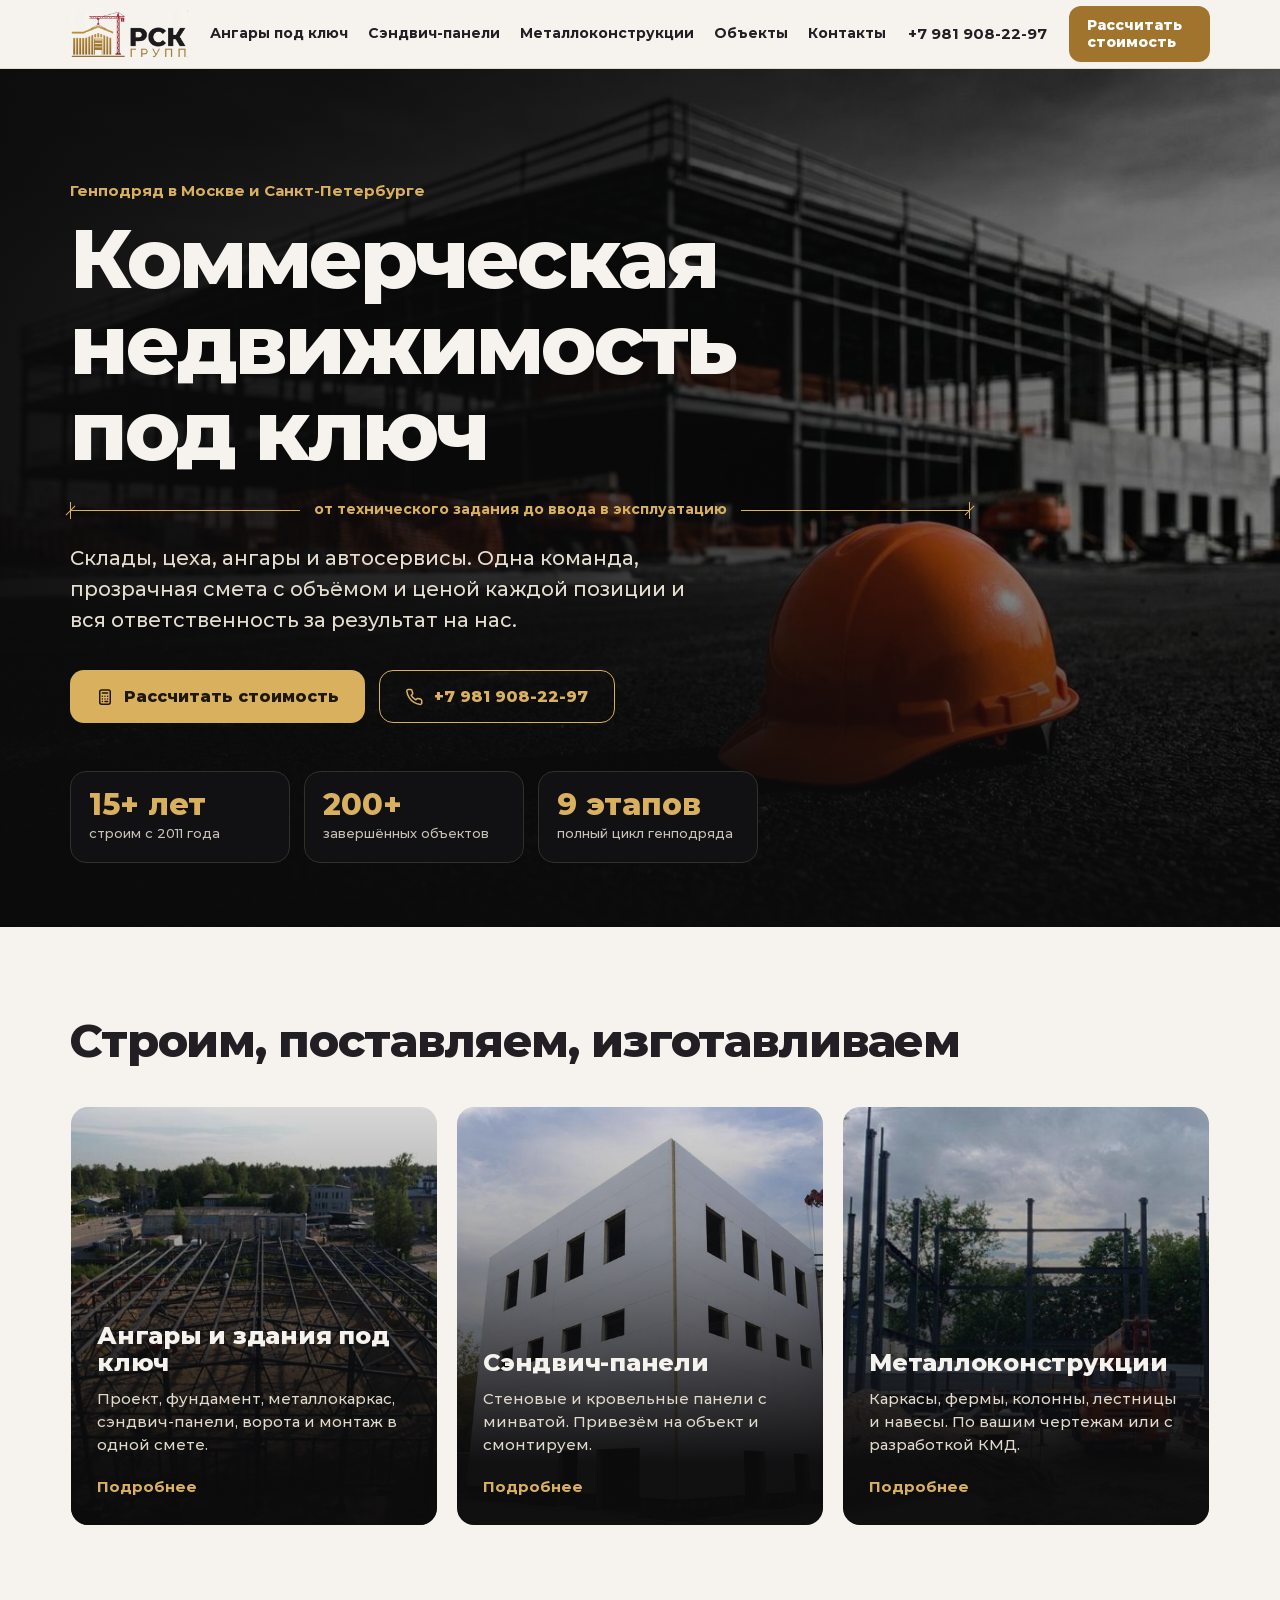
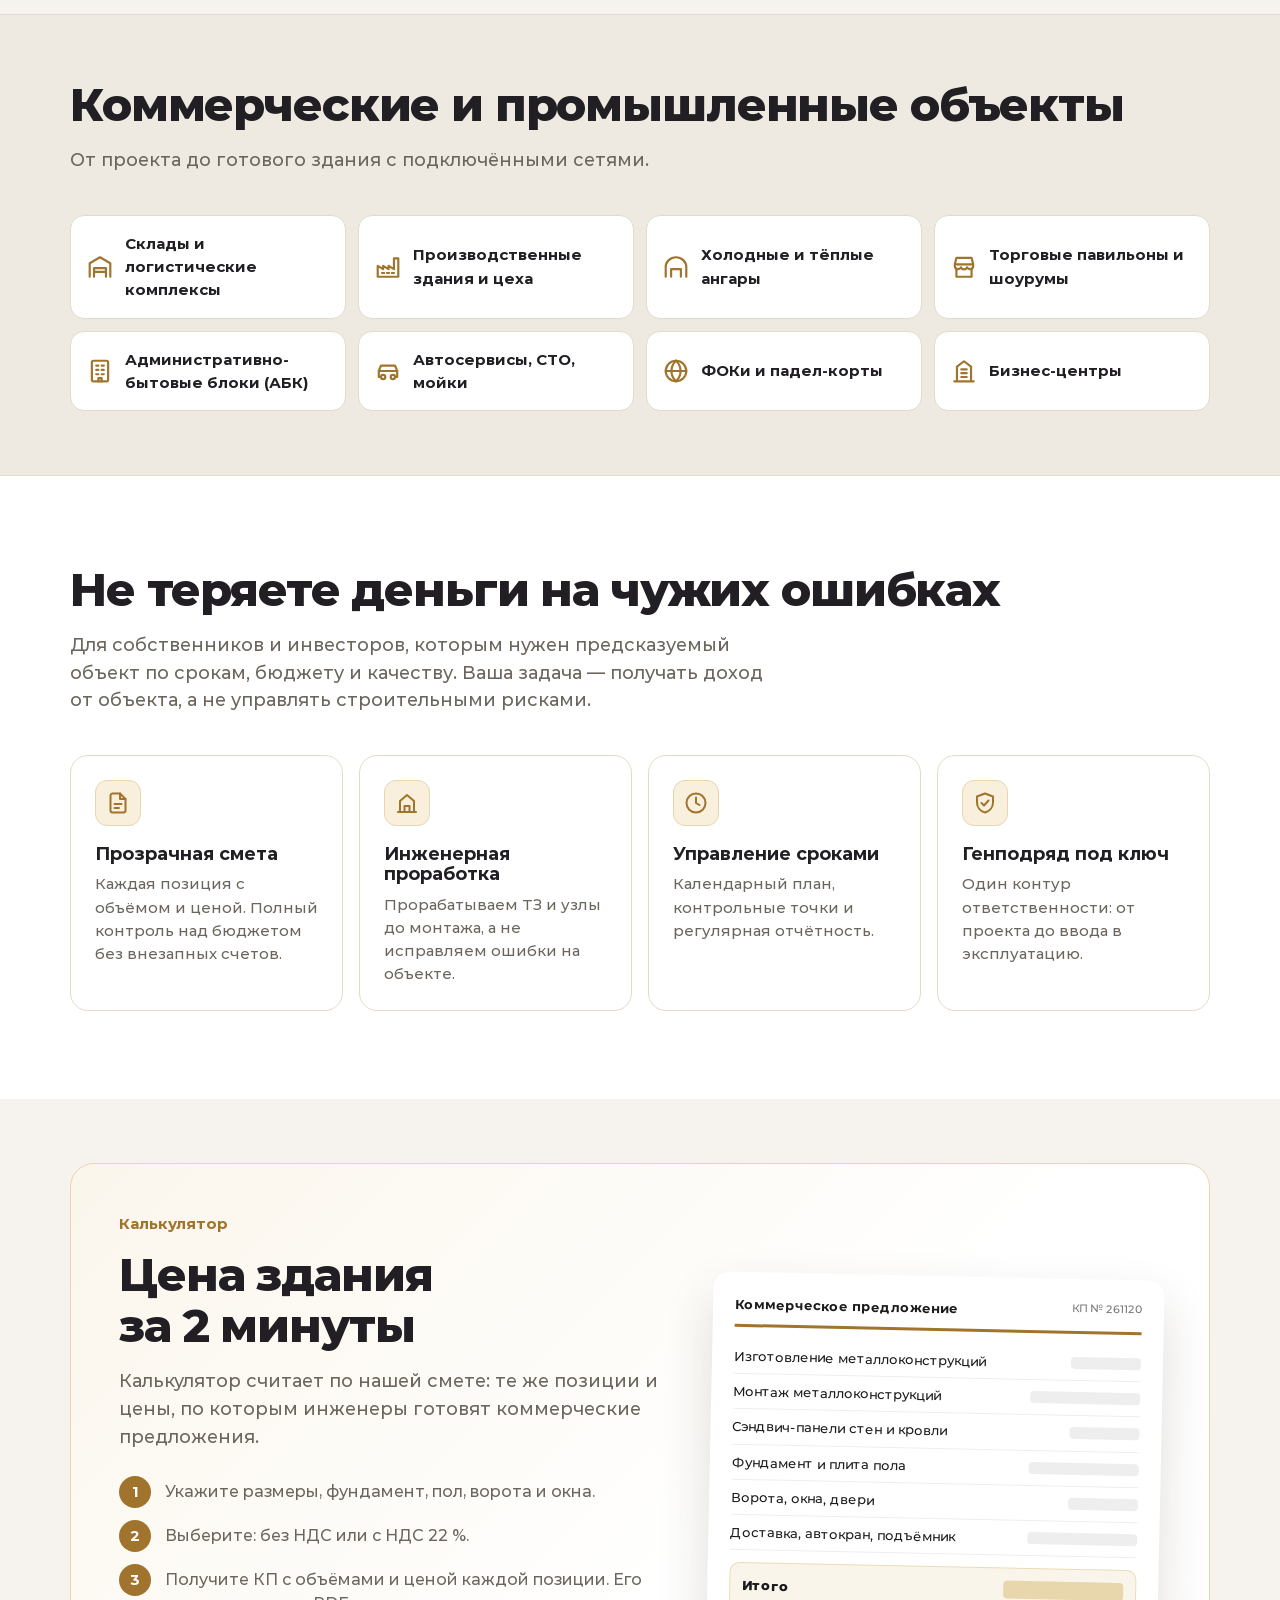
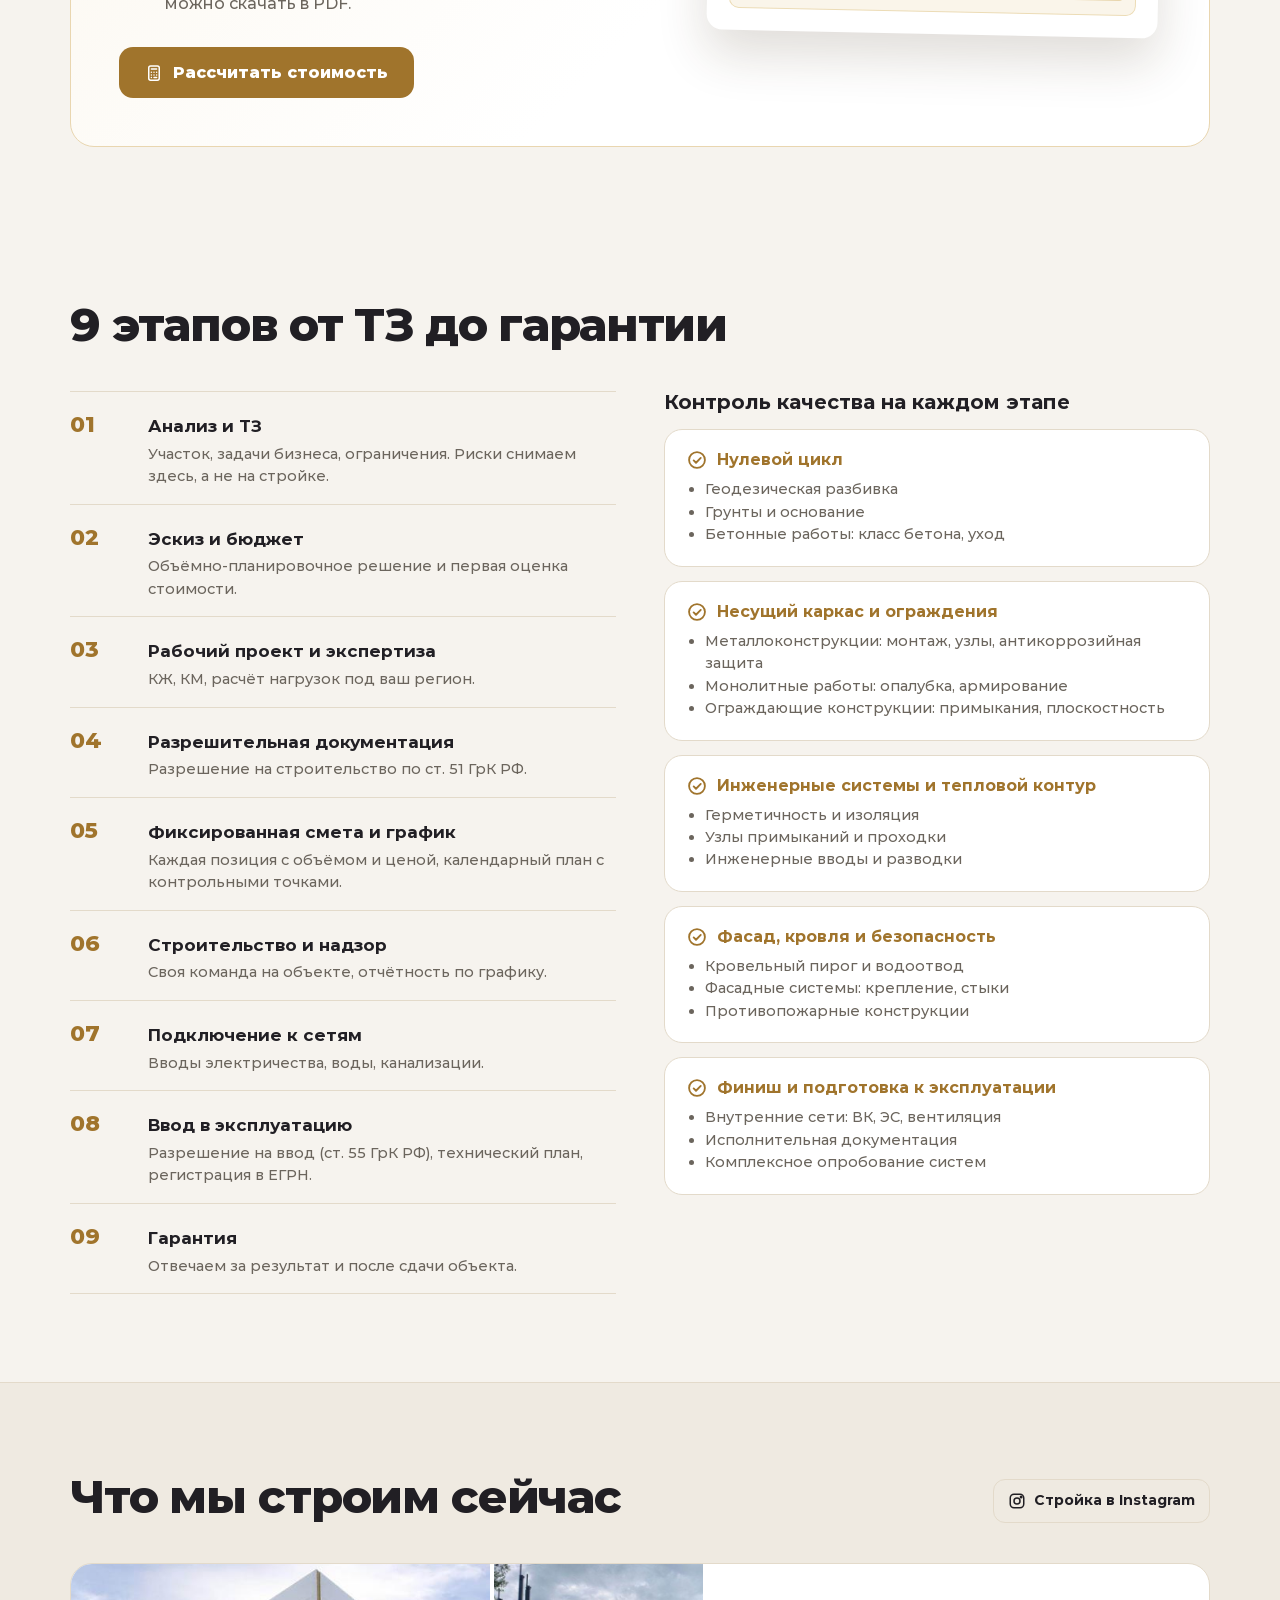
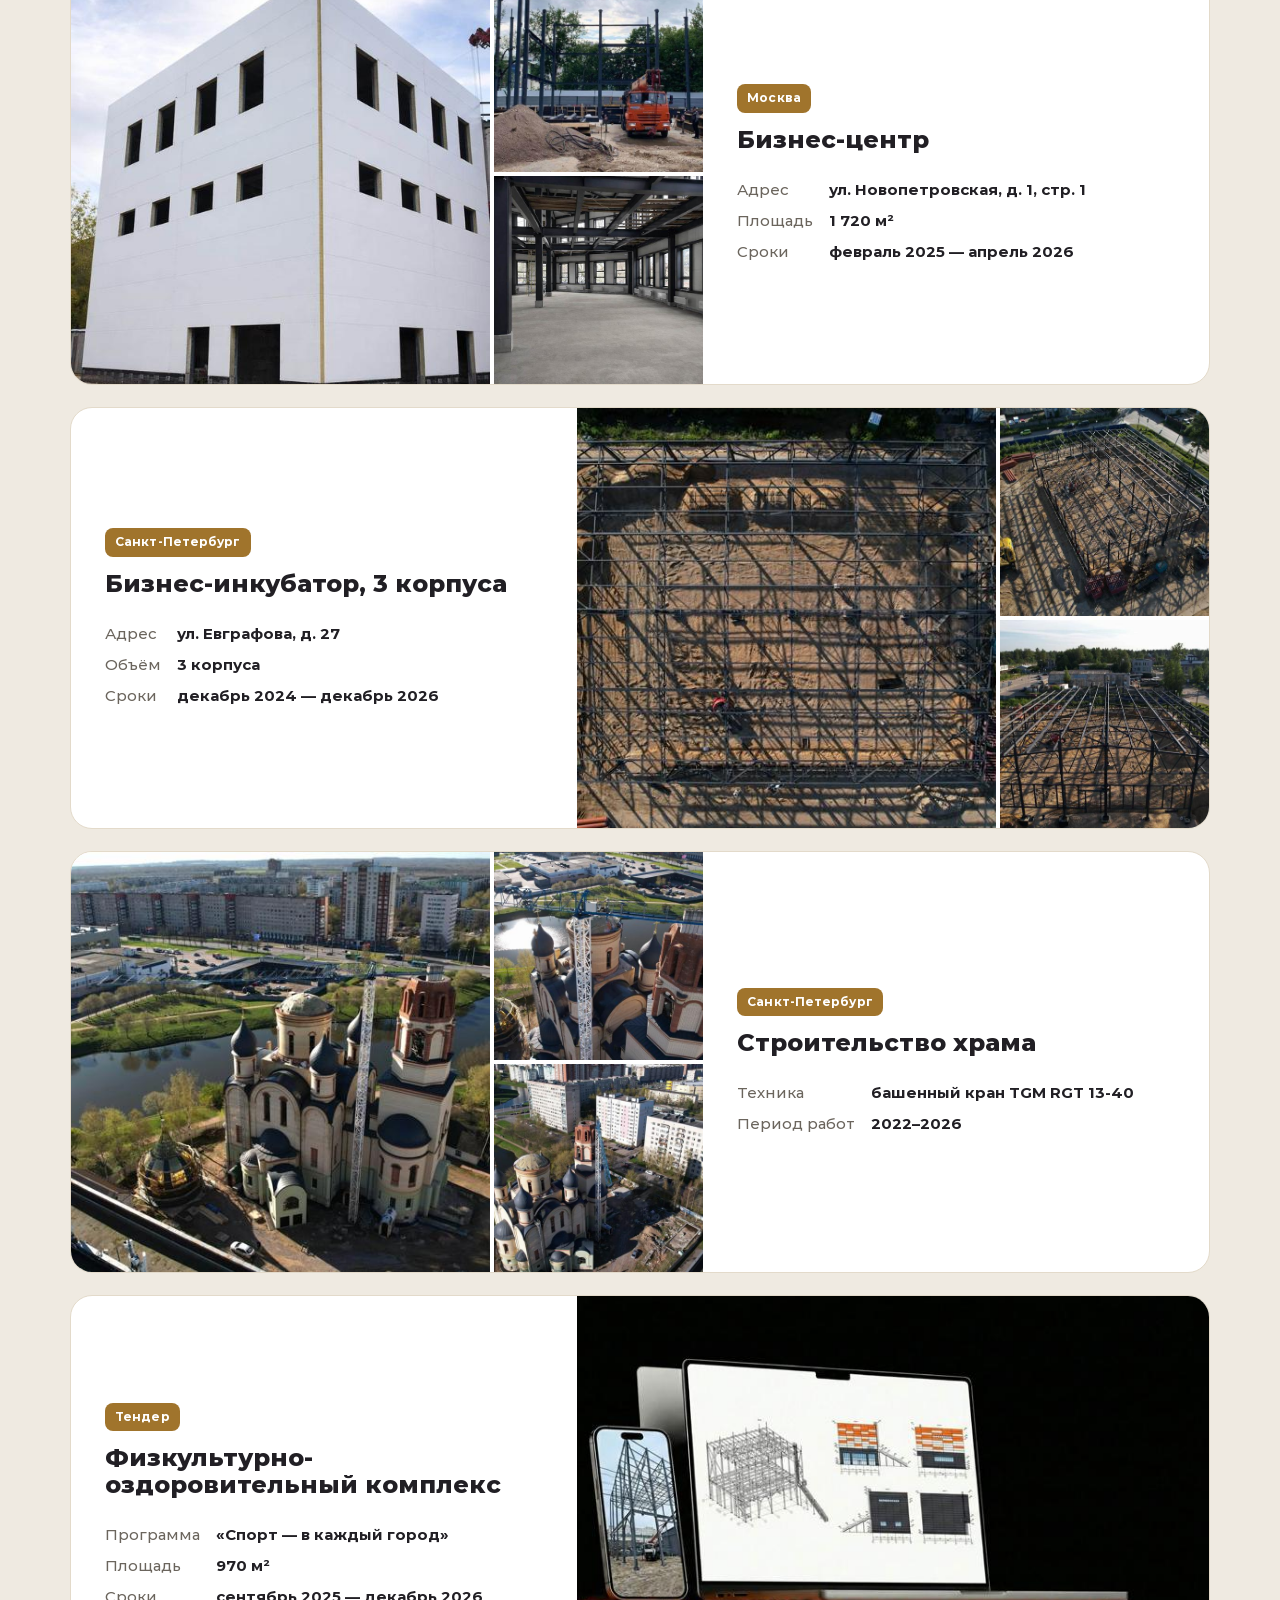
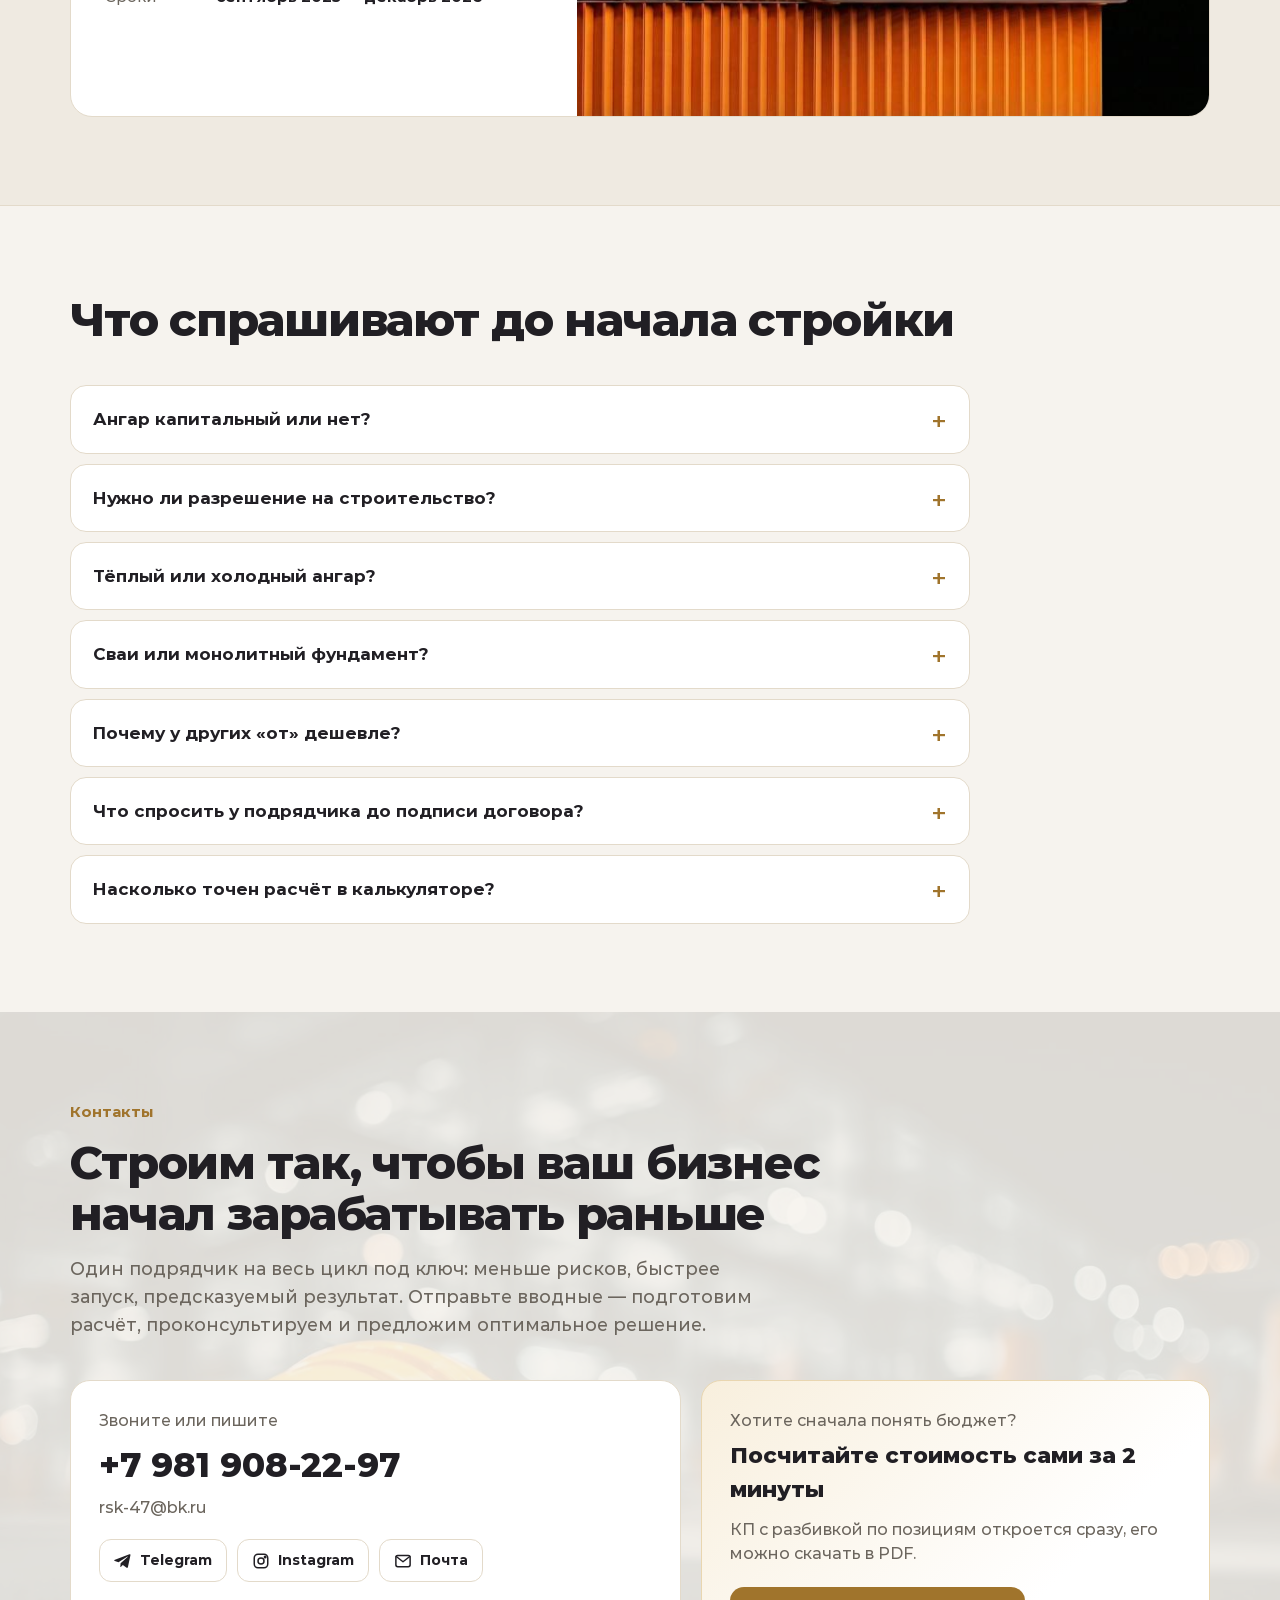
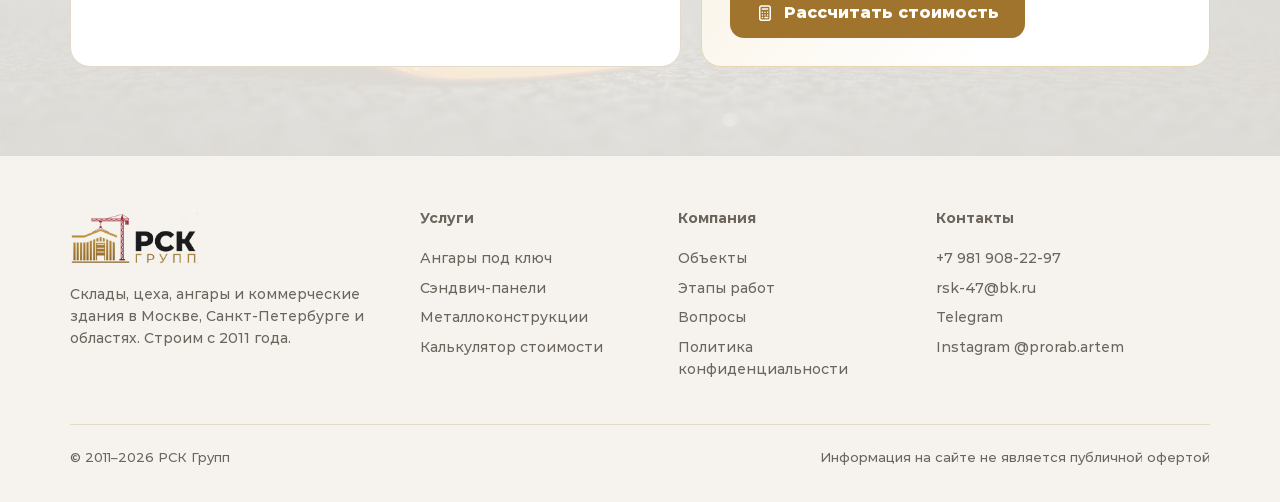
==== commit 928a8093: "Ребрендинг «РСК Групп»: светлая тема сайта, новый логотип и название (сайт, КП, калькулятор), правил" ====
--- a/docs/index.html
+++ b/docs/index.html
@@ -3,25 +3,25 @@
 <head>
 <meta charset="utf-8">
 <meta name="viewport" content="width=device-width, initial-scale=1">
-<title>Коммерческая недвижимость под ключ в Москве и СПб — РСК «Поколения»</title>
+<title>Коммерческая недвижимость под ключ в Москве и СПб — РСК Групп</title>
 <meta name="description" content="Генподряд под ключ: склады, цеха, ангары, автосервисы. Прозрачная смета, 15+ лет, 200+ объектов. Рассчитайте стоимость за 2 минуты.">
 <link rel="canonical" href="https://adamec1213-sketch.github.io/smm-bot/">
 <meta property="og:type" content="website">
-<meta property="og:title" content="Коммерческая недвижимость под ключ в Москве и СПб — РСК «Поколения»">
+<meta property="og:title" content="Коммерческая недвижимость под ключ в Москве и СПб — РСК Групп">
 <meta property="og:description" content="Генподряд под ключ: склады, цеха, ангары, автосервисы. Прозрачная смета, 15+ лет, 200+ объектов. Рассчитайте стоимость за 2 минуты.">
 <meta property="og:image" content="https://adamec1213-sketch.github.io/smm-bot/assets/img/hero.jpg">
 <meta property="og:url" content="https://adamec1213-sketch.github.io/smm-bot/">
 <meta property="og:locale" content="ru_RU">
 <meta name="theme-color" content="#0b0b0c">
-<link rel="icon" href="assets/img/logo.jpg">
+<link rel="icon" href="assets/img/favicon-rsk.png">
 <link rel="preload" href="assets/fonts/Montserrat-800.ttf" as="font" type="font/ttf" crossorigin>
 <link rel="stylesheet" href="assets/site.css">
-<script type="application/ld+json">{"@context": "https://schema.org", "@type": "GeneralContractor", "name": "РСК «Поколения»", "url": "https://adamec1213-sketch.github.io/smm-bot/", "logo": "https://adamec1213-sketch.github.io/smm-bot/assets/img/logo.jpg", "image": "https://adamec1213-sketch.github.io/smm-bot/assets/img/hero.jpg", "telephone": "+79819082297", "email": "rsk-47@bk.ru", "foundingDate": "2011", "areaServed": ["Москва", "Московская область", "Санкт-Петербург", "Ленинградская область"], "sameAs": ["https://instagram.com/prorab.artem", "https://t.me/spbpokoleniya"]}</script>
+<script type="application/ld+json">{"@context": "https://schema.org", "@type": "GeneralContractor", "name": "РСК Групп", "url": "https://adamec1213-sketch.github.io/smm-bot/", "logo": "https://adamec1213-sketch.github.io/smm-bot/assets/img/logo-rsk-circle.jpg", "image": "https://adamec1213-sketch.github.io/smm-bot/assets/img/hero.jpg", "telephone": "+79819082297", "email": "rsk-47@bk.ru", "foundingDate": "2011", "areaServed": ["Москва", "Московская область", "Санкт-Петербург", "Ленинградская область"], "sameAs": ["https://instagram.com/prorab.artem", "https://t.me/spbpokoleniya"]}</script>
 <script type="application/ld+json">{"@context": "https://schema.org", "@type": "FAQPage", "mainEntity": [{"@type": "Question", "name": "Ангар капитальный или нет?", "acceptedAnswer": {"@type": "Answer", "text": "Суд и Росреестр смотрят не на материал стен, а на признаки капитального здания:  заглублённый фундамент: ленточный, плитный или сваи с ростверком; неразборный каркас: колонны забетонированы или вварены в закладные; стационарные сети: водопровод, канализация, газ, капитальный ввод электричества; проект и разрешение на строительство (ст. 51 ГрК РФ); учёт в ЕГРН и право собственности.  Сэндвич-панели сами по себе статус не решают, главное — фундамент и каркас. Капитальный ангар можно продать, заложить и внести в уставный капитал."}}, {"@type": "Question", "name": "Нужно ли разрешение на строительство?", "acceptedAnswer": {"@type": "Answer", "text": "Для капитального здания — да. Путь такой:  проверить вид разрешённого использования участка; инженерные изыскания (геология, геодезия) и проект, в ряде случаев — экспертиза; разрешение на строительство в администрации (ст. 51 ГрК РФ), стройка начинается только после него; разрешение на ввод (ст. 55 ГрК РФ) и технический план; кадастровый учёт и регистрация права в ЕГРН.  Капитальный ангар без разрешения — самовольная постройка (ст. 222 ГК РФ). Ведём объект по всем шагам."}}, {"@type": "Question", "name": "Тёплый или холодный ангар?", "acceptedAnswer": {"@type": "Answer", "text": "Тип выбирают по тому, что и кто будет внутри зимой. Если там работают люди или хранится товар, которому нужен плюс, — тёплый: металлокаркас и сэндвич-панели с минватой. Минвата не горит, это важно для склада и производства. Холодный (каркас и профлист без утепления) подходит для хранения техники или стройматериалов, где мороз не страшен."}}, {"@type": "Question", "name": "Сваи или монолитный фундамент?", "acceptedAnswer": {"@type": "Answer", "text": "Решают три вещи: геология участка, нагрузки и статус здания. Фундамент без геологии — выбор «на глаз»: изыскания покажут тип грунта, его несущую способность и грунтовые воды. Монолитный ростверк или лента под колонны с бетонной плитой пола — сильный довод за капитальность. Ангар на винтовых сваях суды признают по-разному. Если нужна регистрация в ЕГРН, кредит или продажа как недвижимости, обсуждаем фундамент до проекта."}}, {"@type": "Question", "name": "Почему у других «от» дешевле?", "acceptedAnswer": {"@type": "Answer", "text": "Низкую цену в рекламе обычно считают за минимальную комплектацию: только металлокаркас без стен и кровли, без монтажа и доставки, на минимальную высоту и пролёт. Мы проверяли сайты подрядчиков Москвы и Петербурга: так написано мелким шрифтом. Фундамент и пол в смете на ангар часто самая крупная статья, а в цену «от» они почти никогда не входят. Пришлите смету другого подрядчика — покажем, что в неё не вошло."}}, {"@type": "Question", "name": "Что спросить у подрядчика до подписи договора?", "acceptedAnswer": {"@type": "Answer", "text": "Что входит в смету — по статьям? Что не входит в цену? Какой срок и что будет, если сорвёте? Как устроена оплата? Какая гарантия и на что? Кто будет монтировать? Какие объекты уже построили?  Ответим на каждый вопрос письменно и по статьям."}}, {"@type": "Question", "name": "Насколько точен расчёт в калькуляторе?", "acceptedAnswer": {"@type": "Answer", "text": "Калькулятор считает по той же смете, по которой инженеры готовят КП: металл, панели, фундамент, пол, техника, доставка. Это предварительный расчёт по введённым параметрам. Окончательную цену фиксируем в договоре после уточнения ТЗ, геологии и участка."}}]}</script>
 </head>
 <body class="has-fab">
 <header class="site-head noprint"><div class="in">
-  <a class="brand" href="./"><img src="assets/img/logo.jpg" alt="" width="42" height="42"><span><b>РСК «Поколения»</b><small>Генподряд под ключ</small></span></a>
+  <a class="brand" href="./" aria-label="РСК Групп — на главную"><img class="lockup" src="assets/img/logo-rsk.png" alt="РСК Групп" width="118" height="48"></a>
   <nav class="nav" aria-label="Основное меню"><a href="angary/">Ангары под ключ</a><a href="sendvich-paneli/">Сэндвич-панели</a><a href="metallokonstrukcii/">Металлоконструкции</a><a href="#obekty">Объекты</a><a href="#kontakty">Контакты</a></nav>
   <a class="head-tel" href="tel:+79819082297">+7 981 908-22-97</a>
   <a class="cta sm cta-head" href="kp/">Рассчитать стоимость</a>
@@ -136,7 +136,7 @@
           <a class="chip" href="mailto:rsk-47@bk.ru"><svg viewBox="0 0 24 24" fill="none" stroke="currentColor" stroke-width="2" stroke-linecap="round" stroke-linejoin="round"><rect x="2.5" y="4.5" width="19" height="15" rx="2.5"/><path d="m3 6 9 7 9-7"/></svg>Почта</a>
         </div>
       </div>
-      <div class="cbox" style="background:linear-gradient(135deg,#2a2213,#141416 70%);border-color:#4a3d24">
+      <div class="cbox" style="background:linear-gradient(135deg,#F8EFDD,#FFFFFF 70%);border-color:#E9D6B0">
         <p>Хотите сначала понять бюджет?</p>
         <div style="font-size:22px;font-weight:800;margin:6px 0 10px">Посчитайте стоимость сами за 2 минуты</div>
         <p style="margin-bottom:20px">КП с разбивкой по позициям откроется сразу, его можно скачать в PDF.</p>
@@ -148,13 +148,13 @@
 </main>
 <footer class="site-foot noprint"><div class="in">
   <div class="cols">
-    <div><a class="brand" href="./"><img src="assets/img/logo.jpg" alt="" width="42" height="42"><span><b style="color:var(--txt)">РСК «Поколения»</b><small>Коммерческая недвижимость под ключ</small></span></a>
+    <div><a class="brand" href="./" aria-label="РСК Групп — на главную"><img class="lockup" src="assets/img/logo-rsk.png" alt="РСК Групп" width="128" height="52"></a>
       <p style="margin-top:16px">Склады, цеха, ангары и коммерческие здания в Москве, Санкт-Петербурге и областях. Строим с 2011 года.</p></div>
     <div><h4>Услуги</h4><a href="angary/">Ангары под ключ</a><a href="sendvich-paneli/">Сэндвич-панели</a><a href="metallokonstrukcii/">Металлоконструкции</a><a href="kp/">Калькулятор стоимости</a></div>
     <div><h4>Компания</h4><a href="#obekty">Объекты</a><a href="#etapy">Этапы работ</a><a href="#voprosy">Вопросы</a><a href="politika/">Политика конфиденциальности</a></div>
     <div><h4>Контакты</h4><a href="tel:+79819082297">+7 981 908-22-97</a><a href="mailto:rsk-47@bk.ru">rsk-47@bk.ru</a><a href="https://t.me/spbpokoleniya" target="_blank" rel="noopener">Telegram</a><a href="https://instagram.com/prorab.artem" target="_blank" rel="noopener">Instagram @prorab.artem</a></div>
   </div>
-  <div class="bottom"><span>© 2011–2026 РСК «Поколения»</span><span>Информация на сайте не является публичной офертой</span></div>
+  <div class="bottom"><span>© 2011–2026 РСК Групп</span><span>Информация на сайте не является публичной офертой</span></div>
 </div></footer>
 <div class="fab"><a class="cta" href="kp/"><svg viewBox="0 0 24 24" fill="none" stroke="currentColor" stroke-width="2" stroke-linecap="round" stroke-linejoin="round"><rect x="5" y="2.5" width="14" height="19" rx="2.5"/><path d="M8.5 6.5h7M8.5 11h.01M12 11h.01M15.5 11h.01M8.5 14.5h.01M12 14.5h.01M15.5 14.5h.01M8.5 18h.01M12 18h3.5"/></svg>Рассчитать стоимость</a><a class="cta tel" href="tel:+79819082297" aria-label="Позвонить"><svg viewBox="0 0 24 24" fill="none" stroke="currentColor" stroke-width="2" stroke-linecap="round" stroke-linejoin="round"><path d="M21 16.9v3a2 2 0 0 1-2.2 2 19.8 19.8 0 0 1-8.6-3.1 19.5 19.5 0 0 1-6-6A19.8 19.8 0 0 1 1.1 4.2 2 2 0 0 1 3.1 2h3a2 2 0 0 1 2 1.7c.1.9.4 1.8.7 2.7a2 2 0 0 1-.5 2.1L7 9.8a16 16 0 0 0 6 6l1.3-1.3a2 2 0 0 1 2.1-.4c.9.3 1.8.6 2.7.7a2 2 0 0 1 1.7 2z"/></svg></a></div>
 
--- a/docs/assets/site.css
+++ b/docs/assets/site.css
@@ -260,3 +260,55 @@
 .dim span{white-space:nowrap}
 .dim .sm{display:none}
 @media(max-width:560px){.dim{font-size:13px;gap:10px}.dim .lg{display:none}.dim .sm{display:inline}}
+
+/* =====================================================================
+   Тема «РСК Групп» (с 25.11.2026): светлый фон как на логотипе.
+   Цвета логотипа: крем #F6F3EE, графит #211F24, золото #A0742C, бордовый крана #802028.
+   Тёмными остаются только блоки поверх фото стройки (первый экран, карточки услуг).
+   ===================================================================== */
+:root{
+  --bg:#F6F3EE; --bg2:#EFEAE1; --card:#FFFFFF; --card2:#F7F3EC; --line:#E3DACA;
+  --gold:#A0742C; --gold2:#8A6324; --txt:#211F24; --mut:#6B655D; --crane:#802028;
+  --light:#FFFFFF; --ink:#211F24; --inkmut:#6B655D;
+}
+body{background:var(--bg);color:var(--txt)}
+.site-head{background:rgba(246,243,238,.94);border-bottom-color:var(--line)}
+.brand img.lockup{width:auto;height:48px;border-radius:0}
+.site-foot .brand img.lockup{height:52px}
+.nav a{color:var(--txt)}
+.menu .drop a{border-bottom-color:var(--line)}
+.cta{color:#fff}
+.cta:hover{background:var(--gold2)}
+.cta.line{color:var(--gold);border-color:var(--gold)}
+.cta.line:hover{background:#F3EADB}
+section.alt{border-color:var(--line)}
+.tile .ic{background:#F8EFDD;border-color:#E9D6B0;color:var(--gold)}
+.tile.gold{color:#fff}.tile.gold p{color:#F6ECD8}.tile.gold .ic{background:#fff;border-color:#fff}
+section.light .tile{border-color:var(--line)}
+section.light .tile .ic{background:#F8EFDD;border-color:#E9D6B0;color:var(--gold)}
+.promo{background:linear-gradient(135deg,#FBF6EC,#FFFFFF 60%);border-color:#E9D6B0}
+.promo li b{color:#fff}
+.promo li span{color:var(--mut)}
+.kp-mock{box-shadow:0 24px 50px rgba(60,45,20,.16)}
+.obj .tag{color:#fff}
+.faq .a{color:var(--mut)}
+.final .bgimg{opacity:.1}
+.cbox{background:#fff}
+.prose,.prose p,.prose li{color:var(--txt)}
+.site-foot,.site-foot .bottom{border-color:var(--line)}
+.checks li:before{background-image:url("data:image/svg+xml,%3Csvg xmlns='http://www.w3.org/2000/svg' viewBox='0 0 24 24' fill='none' stroke='%23ffffff' stroke-width='3.2' stroke-linecap='round' stroke-linejoin='round'%3E%3Cpath d='M5 12.5l4.5 4.5L19 7.5'/%3E%3C/svg%3E")}
+@media(max-width:700px){.fab .cta{box-shadow:0 10px 26px rgba(60,45,20,.25)}.fab .tel{background:#fff}}
+.page-hero{border-bottom-color:var(--line)}
+.page-hero img.bg{opacity:.22}
+.page-hero:after{background:linear-gradient(90deg,var(--bg) 25%,rgba(246,243,238,.55))}
+.page-hero .lead{color:var(--mut)}
+/* поверх фото — тёмные блоки, светлое золото */
+.hero,.dir{--gold:#D9B05E;--gold2:#c79f50;color:#F6F3EE}
+.hero{border-bottom:0}
+.hero .lead{color:#E4DDD0}
+.hero .cta{color:#1d170c}
+.hero .cta.line{color:var(--gold)}
+.hero .cta.line:hover{background:rgba(217,176,94,.12)}
+.dir{border-color:transparent}
+.dir p{color:#E0D9CC}
+:focus-visible{outline:2.5px solid var(--gold);outline-offset:2px}
